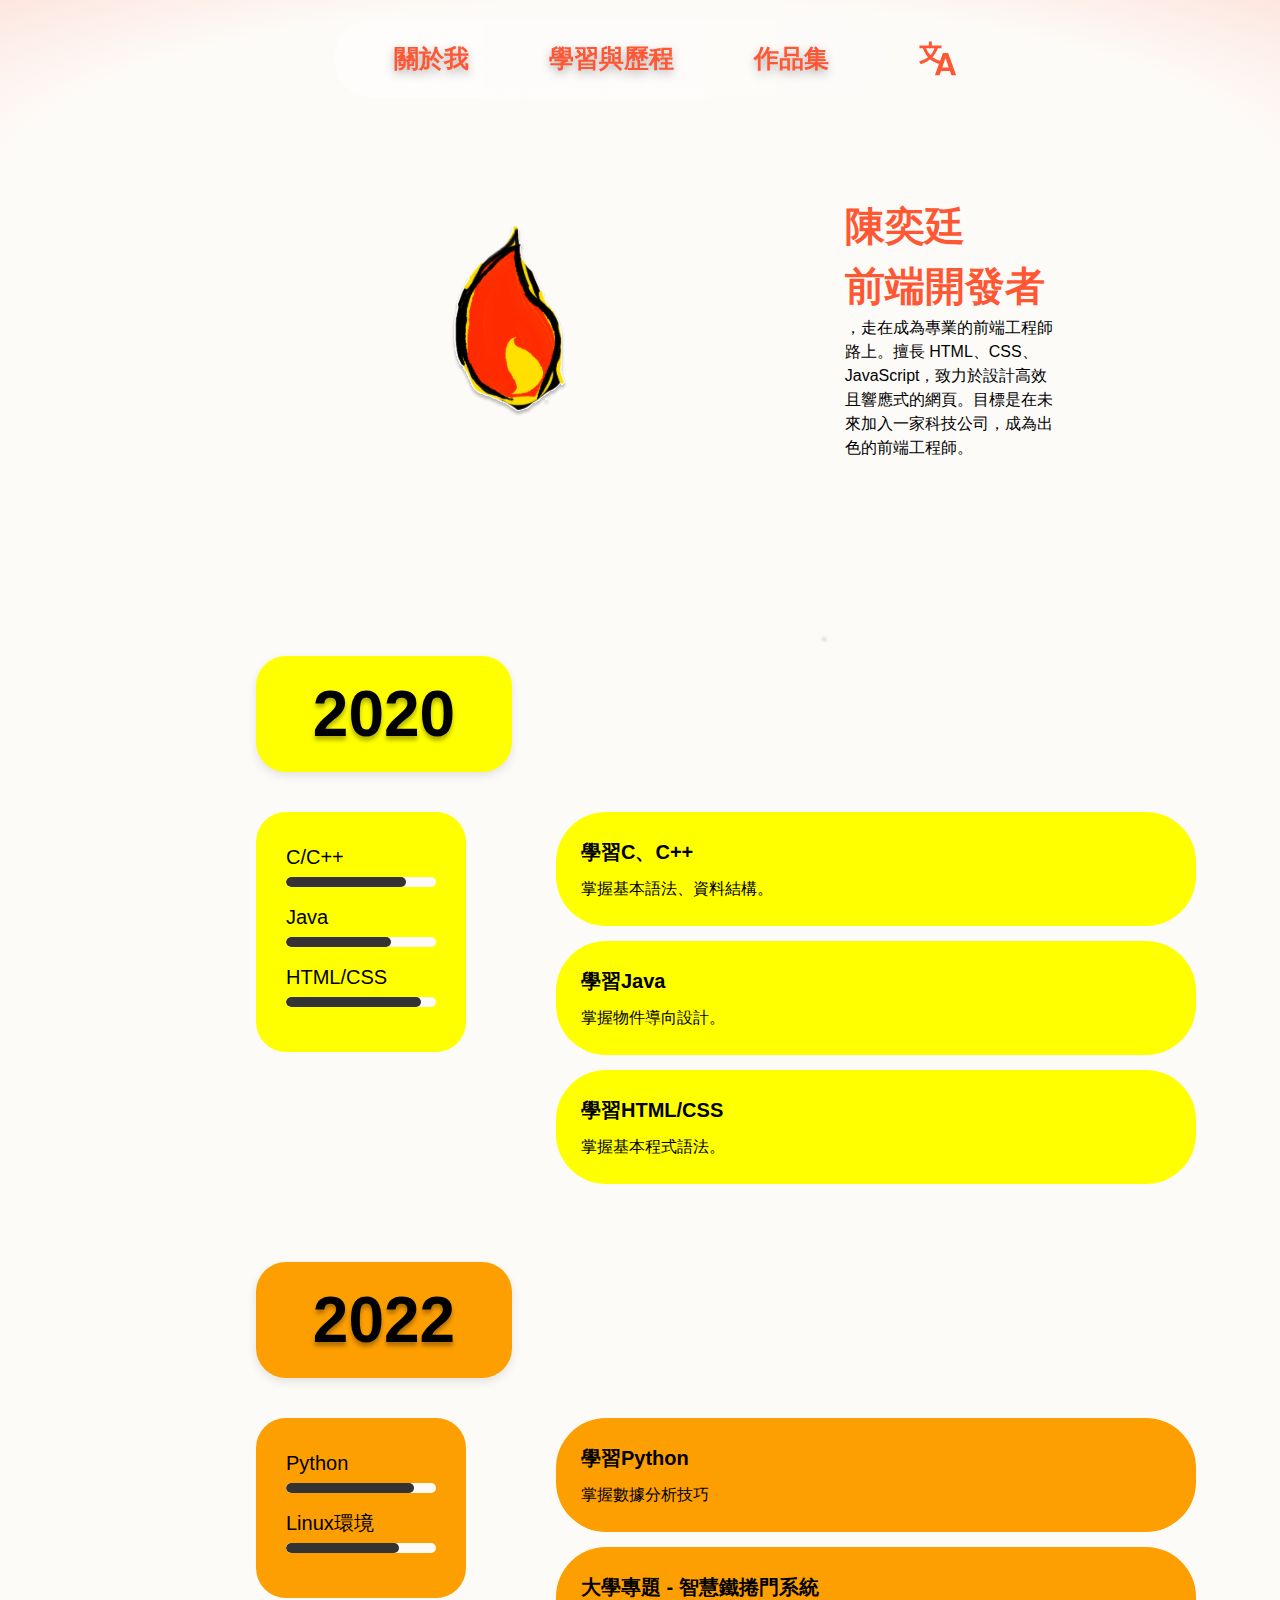
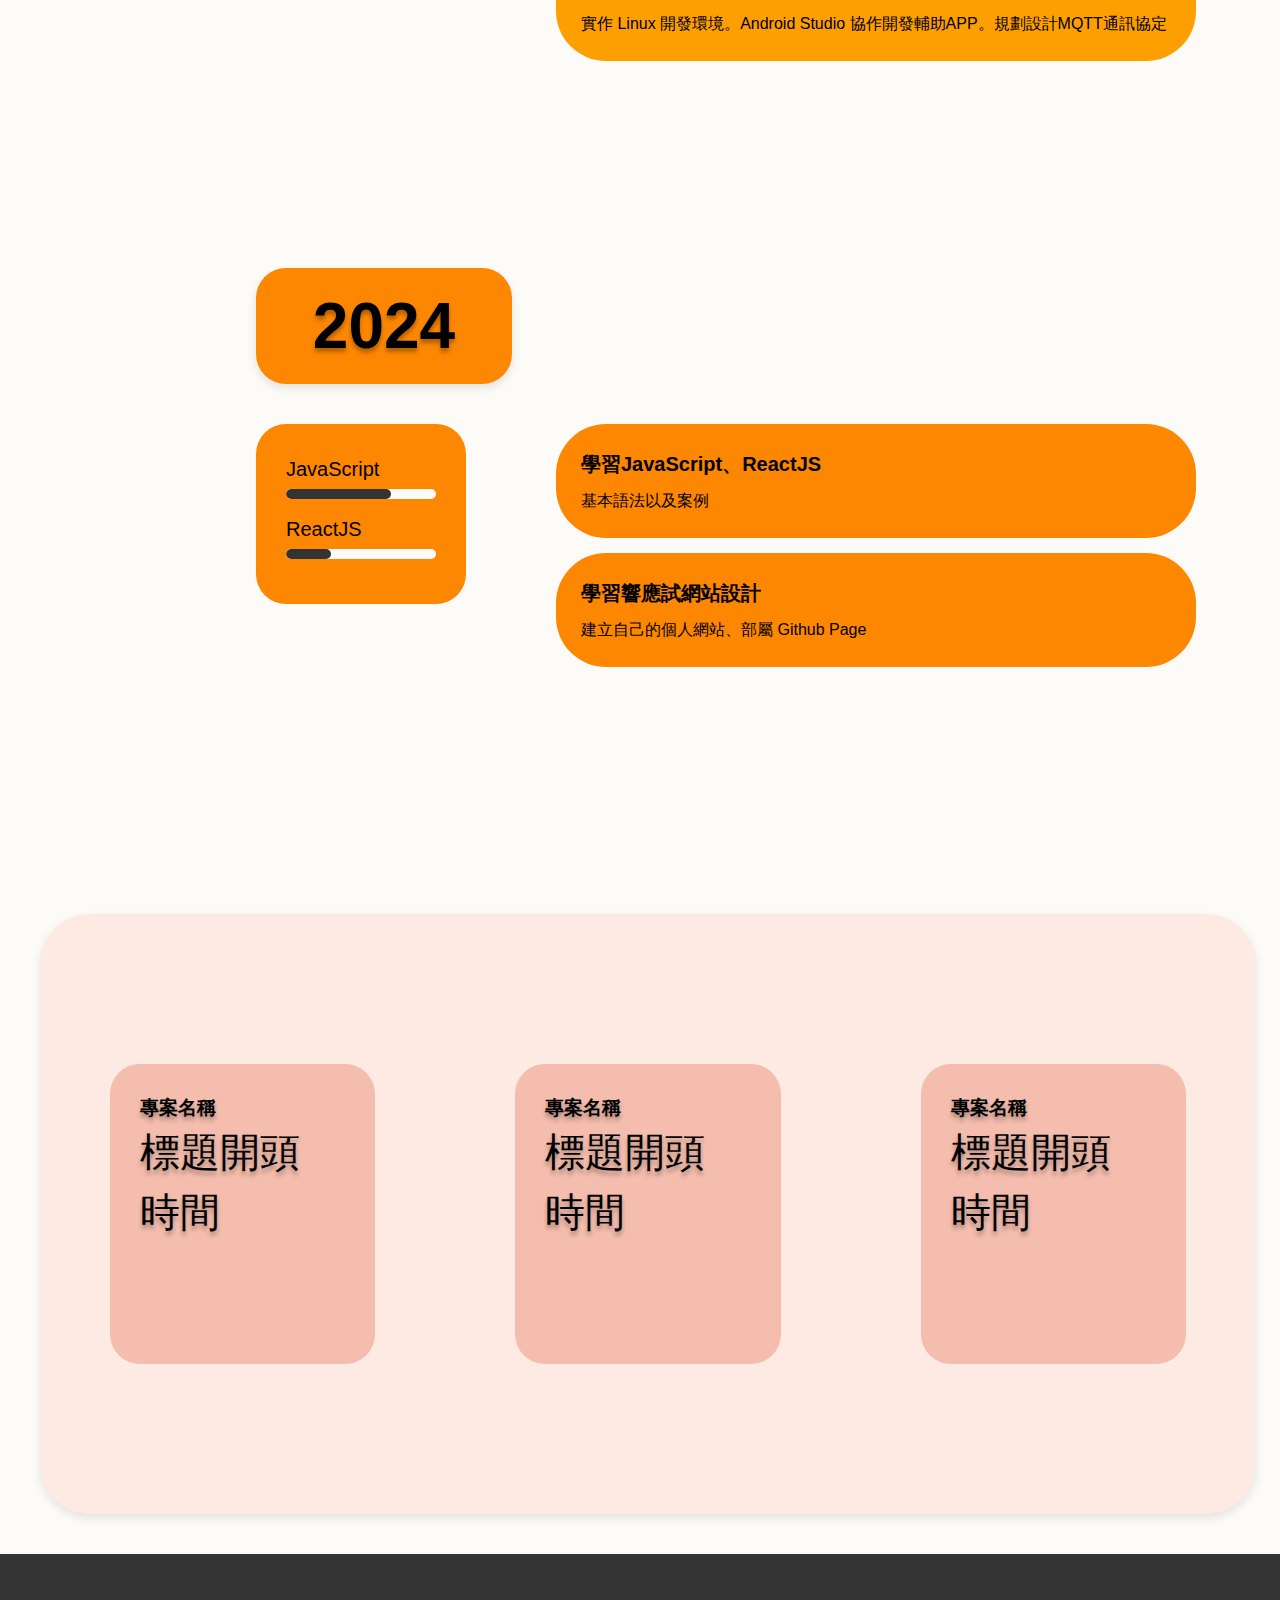
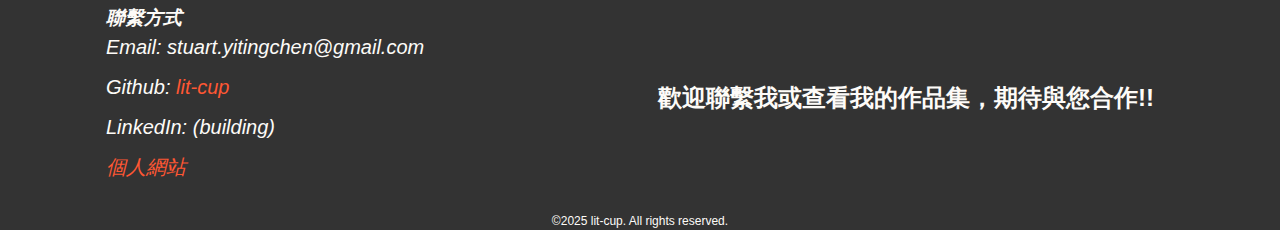
==== Practice5 portfolio website/index.html @ 5a3146d7 "Add JS for Translations(EN、JS) TODO: fix strong element not change language fix in the small screen " ====
<!DOCTYPE html>
<html lang="zh">
<head>
    <meta charset="UTF-8">
    <meta name="viewport" content="width=device-width, initial-scale=1.0">
    <title>CYTlit-cup</title>
    <link href="index.css" rel="stylesheet">
    <link rel="icon" href="./images/lit3.1 1.svg" type="image/svg+xml">
</head>
<body>
    <header>
        <nav class="guideline">
            <nav class="menu">
                <ul class="nav-links">
                    <li><a href="#about-me-option" class="about-me-selected-option" data-lang="About-me">關於我</a></li>
                    <ul class="menu-dropdown">
                        <li data-value="關於我" ><a href="#about-me" data-lang="About-me">關於我</a></li>
                        <li data-value="學習與歷程" ><a href="#timeline" data-lang="Timeline">學習與經歷</a></li>
                        <li data-value="作品集" ><a href="#Project" data-lang="Projects">作品集</a></li>
                    </ul>
                </ul>
                <div class="language-select">
                    <div class="language-option">
                        <img src="./images/translate.svg" alt="icon" loading="lazy">
                    </div>
                    <div class="languageOption-items">
                        <div data-lang="zh">
                            <img src="./images/TW.svg" alt="icon" loading="lazy">
                        </div>
                        <div data-lang="en">
                            <img src="./images/EN.svg" alt="icon" loading="lazy">
                        </div>
                        <div data-lang="ja">
                            <img src="./images/JP.svg" alt="icon" loading="lazy">
                        </div>
                    </div>
                </div>
            </nav>
        </nav>   
    </header>
    <main>
        <section class="about-me" data-value="關於我" id="about-me">
            <img src="./images/lit3.1 1.svg" alt="A emblem of Chen Yi Ting" class="flicker performance-optimized" height="300px" width="300px" loading="lazy">
            <article>
                <h1 data-lang="Myname">陳奕廷</h1>
                <h1 data-lang="JobTitle">前端開發者</h1>
                <p data-lang="Description"><strong data-lang="Description-title">專注於學習前端的開發</strong>，走在成為專業的前端工程師路上。 
                    擅長 HTML、CSS、JavaScript，致力於設計高效且響應式的網頁。目標是在
                    未來加入一家科技公司，成為出色的前端工程師。</p>
            </article>
        </section>
        <section class="timeline" data-value="學習與歷程" id="timeline">
            <div class ="timeline-2020">
                <div class="timeline-item">
                    <div class="timeline-skill-level">
                        <div class="skill">
                            <li>C/C++</li>
                            <div class="progress-bar">
                                <div class="progress" style="width: 80%;"></div>
                            </div>
                        </div>
                        <div class="skill">
                            <li>Java</li>
                            <div class="progress-bar">
                                <div class="progress" style="width: 70%;"></div>
                            </div>
                        </div>
                        <div class="skill">
                            <li>HTML/CSS</li>
                            <div class="progress-bar">
                                <div class="progress" style="width: 90%;"></div>
                            </div>
                        </div>
                    </div>
                    <div class="timeline-contnet">
                        <div class="content">
                            <li data-lang="L-CC">學習C、C++</li>
                            <p data-lang="L-CC-Describe">掌握基本語法、資料結構。</p>
                        </div>    
                        <div class="content">
                            <li data-lang="LJava">學習Java</li>
                            <p data-lang="L-Java-Describe">掌握物件導向設計。</p>
                        </div>
                        <div class="content">
                            <li data-lang="L-HTMLCSS">學習HTML/CSS</li>    
                            <p data-lang="L-HTMLCSS-Describe">掌握基本程式語法。</p>
                        </div>
                    </div>
                </div>
            </div>
            <div class="timeline-2022">
                <div class="timeline-item">
                    <div class="timeline-skill-level">
                        <div class="skill">
                            <li>Python</li>
                            <div class="progress-bar">
                                <div class="progress" style="width: 85%;"></div>
                            </div>
                        </div>
                        <div class="skill">
                            <li data-lang="Skill-linux">Linux環境</li>
                            <div class="progress-bar">
                                <div class="progress" style="width: 75%;"></div>
                            </div>
                        </div>
                    </div>
                    <div class="timeline-contnet">
                        <div class="content">
                            <li data-lang="L-PY">學習Python</li>
                            <p data-lang="L-PY-Describe">掌握數據分析技巧</p>
                        </div>
                        <div class="content">
                            <li data-lang="Collage-Side-Project">大學專題 - 智慧鐵捲門系統</li>
                            <p data-lang="Collage-Side-Project-Describe">實作 Linux 開發環境。
                                Android Studio 協作開發輔助APP。
                                規劃設計MQTT通訊協定</p>
                        </div>
                    </div>
                </div>
            </div>
            <div class="timeline-2024">
                <div class="timeline-item">
                    <div class="timeline-skill-level">
                        <div class="skill">
                            <li>JavaScript</li>
                            <div class="progress-bar">
                                <div class="progress" style="width: 70%;"></div>
                            </div>
                        </div>
                        <div class="skill">
                            <li>ReactJS</li>
                            <div class="progress-bar">
                                <div class="progress" style="width: 30%;"></div>
                            </div>
                        </div>
                    </div>
                    <div class="timeline-contnet">
                        <div class="content">
                            <li data-lang="L-JS-React">學習JavaScript、ReactJS</li>
                            <p data-lang="L-JS-React-Describe">基本語法以及案例</p>
                        </div>
                        <div class="content">
                            <li data-lang="L-RWD">學習響應試網站設計</li>
                            <p data-lang="L-RWD-Describe">建立自己的個人網站、部屬 Github Page</p>
                        </div>
                    </div>
                </div>
            </div>
        </section>
        <section class="Project" data-value="作品集" id="Project">
            <article>
                <h3>專案名稱</h3>
                <p>標題開頭</p>
                <p>時間</p>
            </article>
            <article>
                <h3>專案名稱</h3>
                <p>標題開頭</p>
                <p>時間</p>
            </article>
            <article>
                <h3>專案名稱</h3>
                <p>標題開頭</p>
                <p>時間</p>
            </article>
        </section>
        <footer>
            <div class="footer-up">
                <address class="footer-content">
                    <h3 data-lang="Contact">聯繫方式</h3>
                    <ul>
                        <li>Email:  stuart.yitingchen@gmail.com</li>
                        <li>Github:<a href = "https://github.com/lit-cup" target="_blank">  lit-cup</a></li>
                        <li>LinkedIn:   (building)</li>
                        <li><a href = "https://lit-cup.github.io" target="_blank" data-lang="Portfolio">個人網站:   </a></li>
                    </ul>
                </address>
                <h2 data-lang="footer">歡迎聯繫我或查看我的作品集，期待與您合作!!</h2>
            </div>
            <div class="copyright">
                <p>©2025 lit-cup. All rights reserved.</p>
            </div>
        </footer>
    </main>
    <script src="./js/index.js" defer></script>
</body>
</html>
---- Practice5 portfolio website/index.css ----
:root {
    --color-primary: #FF5733;
    --color-background: #FDFBF8;
    --color-secondary: #F5F5F5;
    --color-text: #333333;
    --color-text-shadow: rgba(0, 0, 0, 0.3);
    --timeline-2020: yellow;
    --timeline-2022: #FE9F01;
    --timeline-2024: #FE8701;
    --opacity-bg: 0.45;
    --opacity-shadow: 0.3;
    --spacing-xs: 0.5rem;
    --spacing-sm: 1rem;
    --spacing-md: 1.5rem;
    --spacing-lg: 2rem;
    --font-size-sm: 0.675rem;
    --font-size-base: 1rem;
    --font-size-lg: 1.25rem;
    --font-size-xl: 1.5rem;
    --border-radius-sm: 10px;
    --border-radius-md: 20px;
    --border-radius-lg: 30px;
    --color-project-bg: rgba(255, 87, 51, 0.1);
    --color-project-article-bg: rgba(225, 87, 51, 0.3);
    --animation-duration: 1s;
    --animation-timing: ease-in-out;
    --transform-3d: translate3d(0, 0, 0);
    --gpu-acceleration: perspective(1000px);
}

.performance-optimized {
    transform: var(--transform-3d);
    backface-visibility: hidden;
    perspective: var(--gpu-acceleration);
    will-change: transform, opacity;
}

.flex-center {
    display: flex;
    justify-content: center;
    align-items: center;
}

*, *::before, *::after {
    margin: 0;
    padding: 0;
    box-sizing: border-box;
    list-style: none;
}

html {
    font-size: clamp(10px, 5vw, 16px);
    scroll-behavior: smooth;
}

body {
    background-color: var(--color-background);
    font-family: "Poppins", "Roboto", sans-serif;
    line-height: 1.5;
    -webkit-font-smoothing: antialiased;
    margin: 0;
    height: 100vh;
    max-height: 950px;
}

main {
    width: 100vw;
    max-width: 1920px;
}

header::before {
    content: "";
    position: absolute;
    width: 100%;
    height: 20%;
    z-index: -1;
    background: radial-gradient(ellipse at bottom, #FDFBF8 70%, var(--color-primary) 300%);
}

.guideline {
    position: fixed;
    display: flex;
    justify-content: center;
    align-items: center;
    top: 0;
    left: 0;
    width: 100%;
    z-index: 1000;
}

nav .menu .about-me-selected-option{
    display: none;
}
nav .menu{
    display: flex;
    justify-content: center;
    align-items: center;
    width: 100%;
}
nav .menu .nav-links .menu-dropdown {
    display: flex;
    justify-content: center;
    align-items: center;
    margin: 20px;
    padding: 20px;
    list-style: none;
    border-radius: 200px;
    background: linear-gradient(to right, #ffffff80, #ffffff20);
    backdrop-filter: blur(5px);
}

nav .menu li a{
    list-style: none;
    margin: 15px 40px;
}

nav .menu li a{
    position: relative;
    font-size: clamp(20px, 5vw, 25px);
    font-weight: 900;
    text-decoration: none;
    text-align: center;
    color: var(--color-primary);
    text-shadow: 0px 4px 10px var(--color-text-shadow);
}

nav .menu li a::after {
    content: '';
    position: absolute;
    width: 100%;
    height: 15%;
    transform: scaleX(0);
    bottom: -5px;
    left: 0;
    border-radius: 20px;
    background-color: var(--color-primary);
}

nav .menu li a.active::after,
nav .menu li a:hover::after {
    transform: scaleX(0.5);
    transform-origin: center;
}

.language-select {
    cursor: pointer;
}
.language-option{
    margin: 10px;
}
.language-option img {
    display: block;
    width: 100%;
    height: 100%;
}

.language-select .languageOption-items {
    display: none;
    width: 100%;
    height: 0;
    background-color: var(--color-secondary);
    box-shadow: 0 5px 10px var(--color-text-shadow);
    border-radius: 20px;
}

.language-select .languageOption-items div {
    cursor: pointer;
    display: flex;
    justify-content: center;
    align-items: center;
    height: 25px;
    z-index: 1000;
}

.language-select .languageOption-items div:hover {
    background-color: #ddd;
    border-radius: 30px;
}

.language-select .languageOption-items div img {
    height: 10px;
}

.language-select.open .languageOption-items {
    display: block;
}

.about-me {
    display: flex;
    flex-direction: row;
    justify-content: space-between;
    align-items: center;
    height: 50%;
    margin-left: 15%;
}

.about-me img {
    width: 60%;
    height: auto;
    animation: flicker var(--animation-duration) infinite var(--animation-timing);
    transform: var(--transform-3d);
    will-change: transform, opacity;
}

@keyframes flicker {
    0%, 100% {
        opacity: 1;
        transform: var(--transform-3d) scale(1);
    }
    50% {
        opacity: 0.5;
        transform: var(--transform-3d) scale(1.05);
    }
    75% {
        opacity: 0.75;
        transform: var(--transform-3d) scale(0.95);
    }
}

.about-me article {
    width: fit-content;
    height: auto;
}

.about-me article h1 {
    display: flex;
    flex-direction: column;
    margin: auto;
}

.about-me h1 {
    font-size: clamp(20px, 5vw, 40px); 
    color: var(--color-primary);
}

.about-me strong {
    color: var(--color-primary);
}

.about-me p {
    width: 50%;
}

.timeline-2020, 
.timeline-2022, 
.timeline-2024 {
    display: flex;
    flex-direction: column;
    justify-content: center;
    align-items: baseline;
    height: 100%;
    width: 100vw;
    max-width: 1920px;
    margin: 0;
}
.timeline-item {
    display: grid;
    margin-top: 40px;
    height: 450px;
    width: fit-content;
    grid-template-columns: 300px 650px;
    align-items: start;
}

.timeline-2020::before, 
.timeline-2022::before, 
.timeline-2024::before {
    display: absolute;
    width: 20%;
    height: 80%;
    margin: 0 0 0 20%;
    padding: 10px;
    font-size: clamp(50px, 5vw, 70px); 
    font-weight: 900;
    text-align: center;
    text-shadow: 0px 4px 4px var(--color-text-shadow);
    border-radius: 30px;
    box-shadow: 0 4px 10px rgba(0, 0, 0, 0.1);
}

.timeline-2020::before{
    content: "2020";
    background-color: var(--timeline-2020);
}

.timeline-2022::before{
    content: "2022";
    background-color: var(--timeline-2022);
}

.timeline-2024::before{
    content: "2024";
    background-color: var(--timeline-2024);
}

.timeline-2020 .timeline-contnet .content {
    background-color: var(--timeline-2020);
}

.timeline-2022 .timeline-contnet .content {
    background-color: var(--timeline-2022);
}

.timeline-2024 .timeline-contnet .content {
    background-color: var(--timeline-2024);
}

.timeline-contnet .content {
    margin: 0 10px 15px 0;
    padding: 25px;
    list-style-type: none;
    border-radius: 50px;
}

.content li {
    margin-bottom: 10px;
    font-weight: 900;
    font-size: clamp(10px, 5vw, 20px);
}


.skill {
    margin-bottom: 15px;
}

.skill li {
    list-style-type: none;
    font-size: clamp(10px, 5vw, 20px);
}

.progress-bar {
    background-color: var(--color-background);
    border-radius: 10px;
    overflow: hidden;
    margin-top: 5px;
}

.progress {
    height: 10px;
    background-color: var(--color-text);
    border-radius: 10px;
    transition: width 0.5s ease;
}

.timeline-2020 .timeline-item .timeline-skill-level,
.timeline-2022 .timeline-item .timeline-skill-level,
.timeline-2024 .timeline-item .timeline-skill-level {
    padding: 30px;
    border-radius: 30px;
    width: 70%;
}

.timeline-2020 .timeline-item .timeline-skill-level {
    background-color: var(--timeline-2020);
}

.timeline-2022 .timeline-item .timeline-skill-level {
    background-color: var(--timeline-2022);
}

.timeline-2024 .timeline-item .timeline-skill-level {
    background-color: var(--timeline-2024);
}

.Project {
    display: flex;
    flex-direction: row;
    align-items: center;
    justify-content: center;
    margin: 40px;
    height: 600px;
    width: 95%;
    z-index: -1;
    background: var(--color-project-bg);
    border-radius: 50px;
    box-shadow: 0 4px 10px rgba(0, 0, 0, 0.1);
}

.Project article {
    display: flex;
    flex-direction: column;
    background-color: var(--color-project-article-bg);
    text-shadow: 0px 4px 4px var(--color-text-shadow);
    width: 80%;
    height: 50%;
    padding: 30px;
    margin: 70px;
    border-radius: 30px;
}

.Project h3 {
    margin: 0;
}

.Project p {
    font-size: 40px;
    margin: 0;
}

footer {
    display: flex;
    flex-direction: column;
    background-color: var(--color-text);
    color: var(--color-background);
    padding: 30px 30px 0;
}

.footer-up {
    display: flex;
    flex-direction: row;
    align-items: center;
    justify-content: space-around;
    margin: 20px 20px 20px 0;
}

address {
    display: flex;
    flex-direction: column;
    width: 400px;
}

.footer-content ul {
    list-style: none;
    padding: 0;
}

.footer-content li {
    margin-bottom: 10px;
    font-size: clamp(15px, 5vw, 20px); 
}

.footer-content a {
    text-decoration: none;
    color: var(--color-primary);
}

.footer-content h3 {
    text-align: left;
    margin: 0;
}
.footer-content h2{
    font-size: clamp(15px, 5vw, 20px); 
}

.copyright {
    font-size: clamp(6px, 5vw, 12px);
    text-align: center;
}

@media (min-width: 600px) and (max-width: 1024px) {
    nav .menu{
        justify-content: space-around;
        width: 100%;
    }
    nav .menu .nav-links{
        width: 100%;
    }
    nav .menu .nav-links li{
        margin-left: 20px;
    }
    nav .menu li a{
        font-size: 20px;
        text-align: start;
        margin: 0;
    }
    nav .menu .about-me-selected-option{
        display: block;
        cursor: pointer;
        width: fit-content;
    }
    nav .menu .about-me-selected-option::after{
        display: none;
    }
    nav .menu .nav-links .menu-dropdown{
        display: none;
        position: absolute;
        width: max-content;
    }
    nav .menu .nav-links.active .menu-dropdown{
        display: block;
        width: 200px;
        margin: 0;
        padding: 0;
        background: 0px;
        backdrop-filter: blur(0px);
    }
    nav .menu .nav-links.active .menu-dropdown li{
        margin: 10px 20px;
    }
    .language-select{
        display: flex;
        align-items: end;
        margin: 0 20px;
    }
    .language-option{
        height: 30px;
        width: 25px;
    }
    .language-select.open .languageOption-items {
        width: 20%;
    }
    .about-me{
        margin-left: 0;
    }
    .about-me img {
        width: 90%;
        margin-left: 0;
    }
    .about-me h1 {
        font-size: var(--font-size-xl);
    }
    .about-me p {
        margin: 10px 0;
        width: 80%;
    }
    .timeline-item {
        height: 330px;
        grid-template-columns: 250px 300px;
    }
    .timeline-2020,
    .timeline-2022,
    .timeline-2024{
        margin-top: 10%;
        height: 70%;
        align-items: center;
    }
    .timeline-2020::before,
    .timeline-2022::before,
    .timeline-2024::before {
        margin: 0 0 0 0;
        width: 50%;
        font-size: 40px;
    }
    .Project {
        flex-direction: column;
        width: 90%;
        height: 600px;
    }
    .Project article {
        width: 90%;
        margin: 10px;
    }
    .Project h3 {
        margin: 0;
    }
    .Project p {
        font-size: 25px;
        margin: 0;
    }
    .footer-up {
        display: flex;
        font-size: 15px;
    }
}

@media (max-width: 600px) {
    nav .menu{
        justify-content: space-between;
        width: 100%;
    }
    nav .menu .nav-links{
        width: 50%;
    }
    nav .menu .nav-links li{
        margin-left: 10px;
    }
    nav .menu li a{
        font-size: 20px;
        text-align: start;
    }
    nav .menu .about-me-selected-option{
        display: block;
        cursor: pointer;
        width: fit-content;
    }
    nav .menu .about-me-selected-option::after{
        display: none;
    }
    nav .menu .nav-links .menu-dropdown{
        display: none;
        position: absolute;
        width: max-content;
        
    }
    nav .menu .nav-links.active .menu-dropdown{
        display: block;
        width: 200px;
        margin: 0px;
        background: 0px;
        backdrop-filter: blur(0px);
    }

    .language-select{
        display: flex;
        align-items: end;
        margin: 0 10px;
        height: 50%;
        width: 10%;
    }
    .language-option{
        height: 30px;
        width: 30px;
    }
    .language-select.open .languageOption-items {
        width: 70%;
    }
    .about-me{
        display: flex;
        flex-direction: column;
        margin-left: 0;
        font-size: 80%;
    }
    .about-me img {
        width: 80%;
        margin-left: 0;
    }
    .about-me article{
        text-align: center;
        margin: 0 20%;
    }
    .about-me h1 {
        font-size: var(--font-size-xl);
    }
    .about-me p {
        width: 100%;
        margin: 10px 0;
    }
    .timeline-item {
        margin-top: 20px;
        display: flex;
        height: 80%;
        width: 90%;
        flex-direction: column;
    }
    .timeline-2020 .timeline-item .timeline-skill-level,
    .timeline-2022 .timeline-item .timeline-skill-level,
    .timeline-2024 .timeline-item .timeline-skill-level{
        display: flex;
        flex-direction: column;
        justify-content: space-between;
        width: 100%;
        padding: 15px;
        margin-bottom: 10px;
    }
    .skill{
        margin: 0;
        font-size: 10px;
    }
    .timeline-contnet{
        width: 100%;
        font-size: 90%
    }
    .content li{
        font-size: 100%;
    }
    .timeline-2020,
    .timeline-2022,
    .timeline-2024{
        margin-top: 5%;
        height: 80%;
        align-items: center;
    }
    .timeline-2020::before,
    .timeline-2022::before,
    .timeline-2024::before {
        margin: 0 0 0 0;
        width: 50%;
        font-size: 40px;
    }
    .Project {
        flex-direction: column;
        width: 90%;
        height: 600px;
        margin: 20px 5%;
    }
    .Project article {
        width: 90%;
        margin: 10px;
    }
    .Project h3 {
        margin: 0;
    }
    .Project p {
        font-size: 25px;
        margin: 0;
    }
    footer{
        padding: 10px 15px;
    }
    address{
        width: 350px;
        margin: 20px 30px;
        background-color: var(--color-background);
        padding: 20px;
        color: var(--color-text);
        border-radius: 20px;
    }
    .footer-up .footer-content li{
        margin-bottom: 5px;
    }
    .footer-up {
        display: flex;
        flex-direction: column;
        font-size: 15px;
        margin: 20px;
    }
}
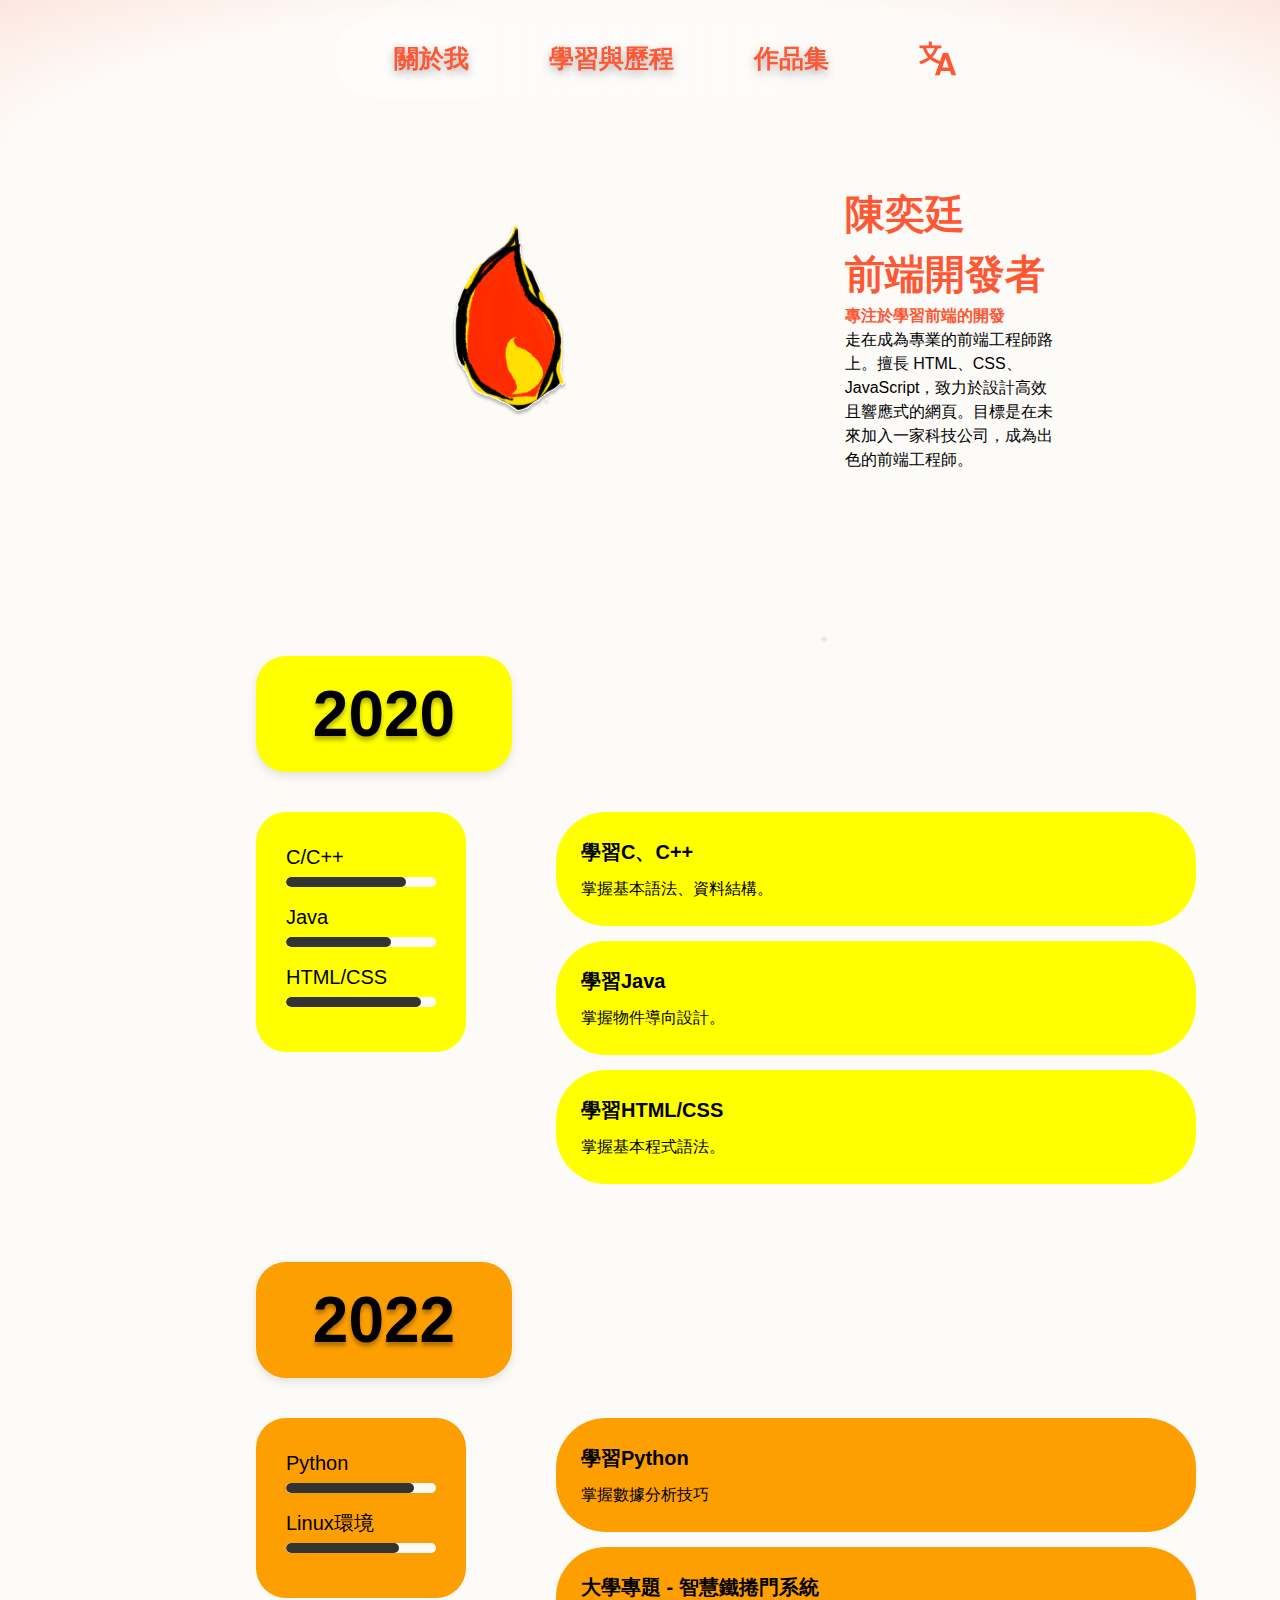
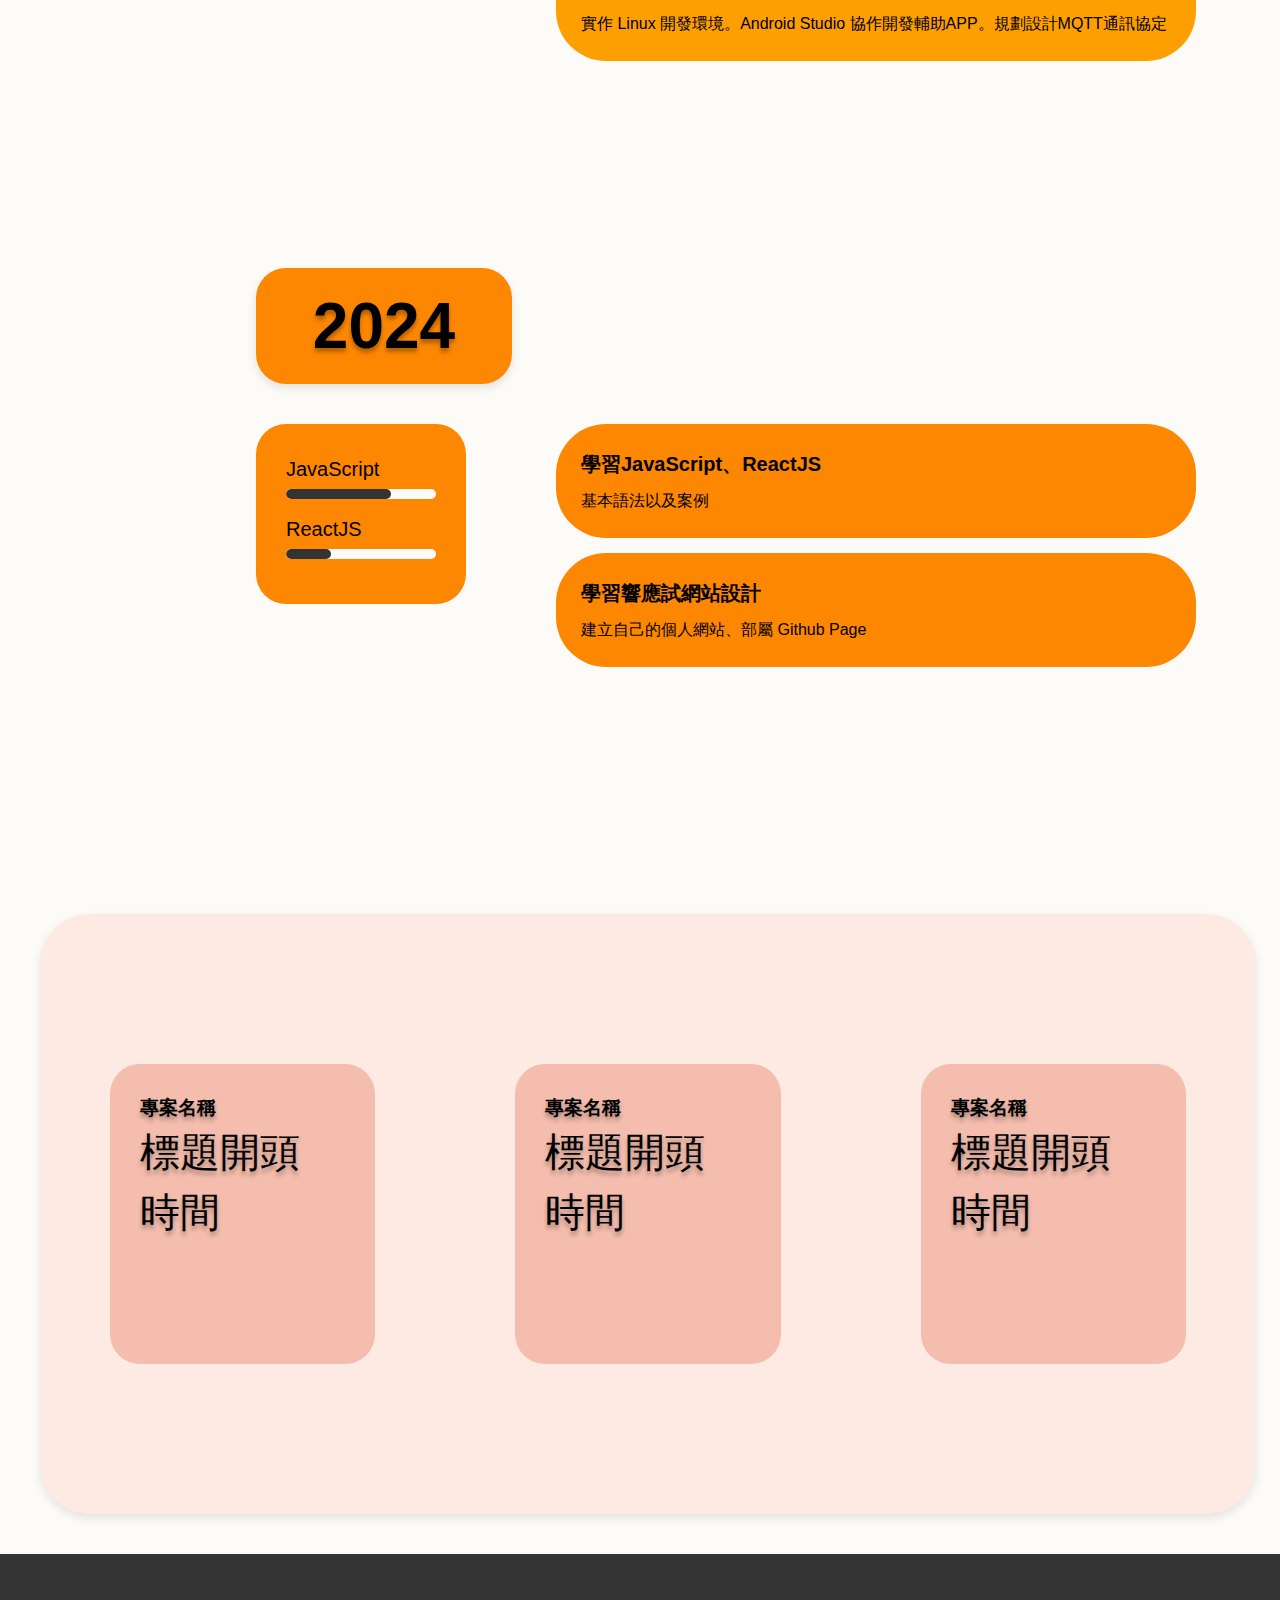
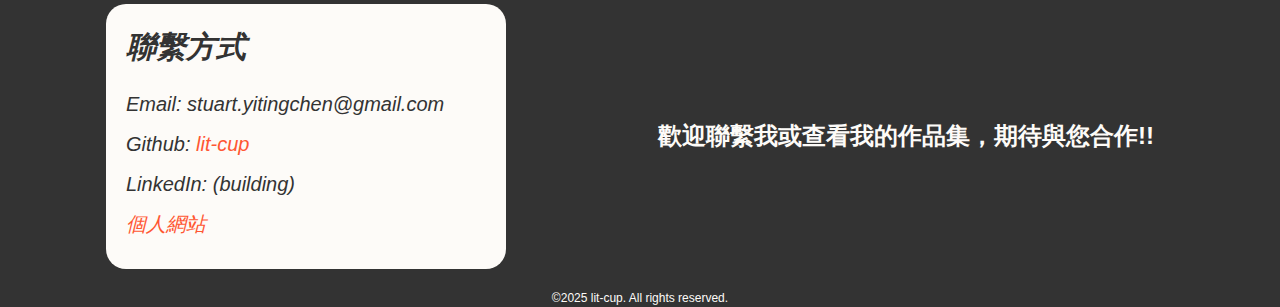
==== commit 131577dc: "Fix TODO: 1. Fix lang change <strong> text appear problem 2. Rewrite Js menu logic 3. Add language c" ====
--- a/Practice5 portfolio website/index.html
+++ b/Practice5 portfolio website/index.html
@@ -14,9 +14,9 @@
                 <ul class="nav-links">
                     <li><a href="#about-me-option" class="about-me-selected-option" data-lang="About-me">關於我</a></li>
                     <ul class="menu-dropdown">
-                        <li data-value="關於我" ><a href="#about-me" data-lang="About-me">關於我</a></li>
-                        <li data-value="學習與歷程" ><a href="#timeline" data-lang="Timeline">學習與經歷</a></li>
-                        <li data-value="作品集" ><a href="#Project" data-lang="Projects">作品集</a></li>
+                        <li><a href="#about-me" data-lang="About-me">關於我</a></li>
+                        <li><a href="#timeline" data-lang="Timeline">學習與經歷</a></li>
+                        <li><a href="#Project" data-lang="Projects">作品集</a></li>
                     </ul>
                 </ul>
                 <div class="language-select">
@@ -43,10 +43,12 @@
             <img src="./images/lit3.1 1.svg" alt="A emblem of Chen Yi Ting" class="flicker performance-optimized" height="300px" width="300px" loading="lazy">
             <article>
                 <h1 data-lang="Myname">陳奕廷</h1>
-                <h1 data-lang="JobTitle">前端開發者</h1>
-                <p data-lang="Description"><strong data-lang="Description-title">專注於學習前端的開發</strong>，走在成為專業的前端工程師路上。 
-                    擅長 HTML、CSS、JavaScript，致力於設計高效且響應式的網頁。目標是在
-                    未來加入一家科技公司，成為出色的前端工程師。</p>
+                <h1 data-lang="JobTitle">前端開發者</h1> 
+                <strong data-lang="Description-title">專注於學習前端的開發</strong>
+                <p data-lang="Description">
+                    走在成為專業的前端工程師路上。 
+                    擅長 HTML、CSS、JavaScript，致力於設計高效且響應式的網頁。
+                    目標是在未來加入一家科技公司，成為出色的前端工程師。</p>
             </article>
         </section>
         <section class="timeline" data-value="學習與歷程" id="timeline">
@@ -78,7 +80,7 @@
                             <p data-lang="L-CC-Describe">掌握基本語法、資料結構。</p>
                         </div>    
                         <div class="content">
-                            <li data-lang="LJava">學習Java</li>
+                            <li data-lang="L-Java">學習Java</li>
                             <p data-lang="L-Java-Describe">掌握物件導向設計。</p>
                         </div>
                         <div class="content">
@@ -149,19 +151,19 @@
         </section>
         <section class="Project" data-value="作品集" id="Project">
             <article>
-                <h3>專案名稱</h3>
-                <p>標題開頭</p>
-                <p>時間</p>
+                <h3 data-lang="P-Name">專案名稱</h3>
+                <p data-lang="Title">標題開頭</p>
+                <p data-lang="ReleaseTime">時間</p>
             </article>
             <article>
-                <h3>專案名稱</h3>
-                <p>標題開頭</p>
-                <p>時間</p>
+                <h3 data-lang="P-Name">專案名稱</h3>
+                <p data-lang="Title">標題開頭</p>
+                <p data-lang="ReleaseTime">時間</p>
             </article>
             <article>
-                <h3>專案名稱</h3>
-                <p>標題開頭</p>
-                <p>時間</p>
+                <h3 data-lang="P-Name">專案名稱</h3>
+                <p data-lang="Title">標題開頭</p>
+                <p data-lang="ReleaseTime">時間</p>
             </article>
         </section>
         <footer>
--- a/Practice5 portfolio website/index.css
+++ b/Practice5 portfolio website/index.css
@@ -417,6 +417,10 @@
     display: flex;
     flex-direction: column;
     width: 400px;
+    padding: 20px;
+    background-color: var(--color-background);
+    color: var(--color-text);
+    border-radius: 20px;
 }
 
 .footer-content ul {
@@ -436,7 +440,8 @@
 
 .footer-content h3 {
     text-align: left;
-    margin: 0;
+    font-size: 30px;
+    margin: 0 0 20px 0;
 }
 .footer-content h2{
     font-size: clamp(15px, 5vw, 20px); 
@@ -446,7 +451,6 @@
     font-size: clamp(6px, 5vw, 12px);
     text-align: center;
 }
-
 @media (min-width: 600px) and (max-width: 1024px) {
     nav .menu{
         justify-content: space-around;
@@ -489,15 +493,17 @@
     }
     .language-select{
         display: flex;
+        flex-direction: column;
         align-items: end;
-        margin: 0 20px;
+        margin: 0px 20px;
     }
     .language-option{
         height: 30px;
-        width: 25px;
+        width: 30px;
     }
     .language-select.open .languageOption-items {
         width: 20%;
+        margin: 0 20px;
     }
     .about-me{
         margin-left: 0;
@@ -514,7 +520,7 @@
         width: 80%;
     }
     .timeline-item {
-        height: 330px;
+        height: 400px;
         grid-template-columns: 250px 300px;
     }
     .timeline-2020,
@@ -548,18 +554,35 @@
         margin: 0;
     }
     .footer-up {
-        display: flex;
+        justify-content: space-around;
         font-size: 15px;
-    }
-}
-
+        margin: 0;
+        width: 100%;
+    }
+    address{
+        background-color: var(--color-background);
+        color: var(--color-text);
+        border-radius: 20px;
+    }
+    .footer-up h3{
+        font-size: 30px;
+        margin: 0 0 20px 0;
+    }
+    .footer-up .footer-content{
+        padding: 30px;
+        line-height: 1.3;
+    }
+    .footer-up h2{
+        padding: 30px;
+    }
+}
 @media (max-width: 600px) {
     nav .menu{
         justify-content: space-between;
         width: 100%;
     }
     nav .menu .nav-links{
-        width: 50%;
+        width: 40%;
     }
     nav .menu .nav-links li{
         margin-left: 10px;
@@ -567,11 +590,12 @@
     nav .menu li a{
         font-size: 20px;
         text-align: start;
+        margin: 0;
     }
     nav .menu .about-me-selected-option{
         display: block;
         cursor: pointer;
-        width: fit-content;
+        
     }
     nav .menu .about-me-selected-option::after{
         display: none;
@@ -579,8 +603,7 @@
     nav .menu .nav-links .menu-dropdown{
         display: none;
         position: absolute;
-        width: max-content;
-        
+        padding: 0px;
     }
     nav .menu .nav-links.active .menu-dropdown{
         display: block;
@@ -589,13 +612,14 @@
         background: 0px;
         backdrop-filter: blur(0px);
     }
+    .menu-dropdown li{
+        margin-top: 10px;
+    }
 
     .language-select{
         display: flex;
+        flex-direction: column;
         align-items: end;
-        margin: 0 10px;
-        height: 50%;
-        width: 10%;
     }
     .language-option{
         height: 30px;
@@ -603,6 +627,7 @@
     }
     .language-select.open .languageOption-items {
         width: 70%;
+        margin: 0 10px;
     }
     .about-me{
         display: flex;
@@ -616,7 +641,7 @@
     }
     .about-me article{
         text-align: center;
-        margin: 0 20%;
+        margin: 0 10%;
     }
     .about-me h1 {
         font-size: var(--font-size-xl);
@@ -644,7 +669,9 @@
     }
     .skill{
         margin: 0;
-        font-size: 10px;
+    }
+    .skill li{
+        font-size: 90%;
     }
     .timeline-contnet{
         width: 100%;
@@ -690,8 +717,8 @@
     address{
         width: 350px;
         margin: 20px 30px;
+        padding: 20px;
         background-color: var(--color-background);
-        padding: 20px;
         color: var(--color-text);
         border-radius: 20px;
     }
@@ -701,7 +728,7 @@
     .footer-up {
         display: flex;
         flex-direction: column;
-        font-size: 15px;
+        font-size: 90%;
         margin: 20px;
     }
 }
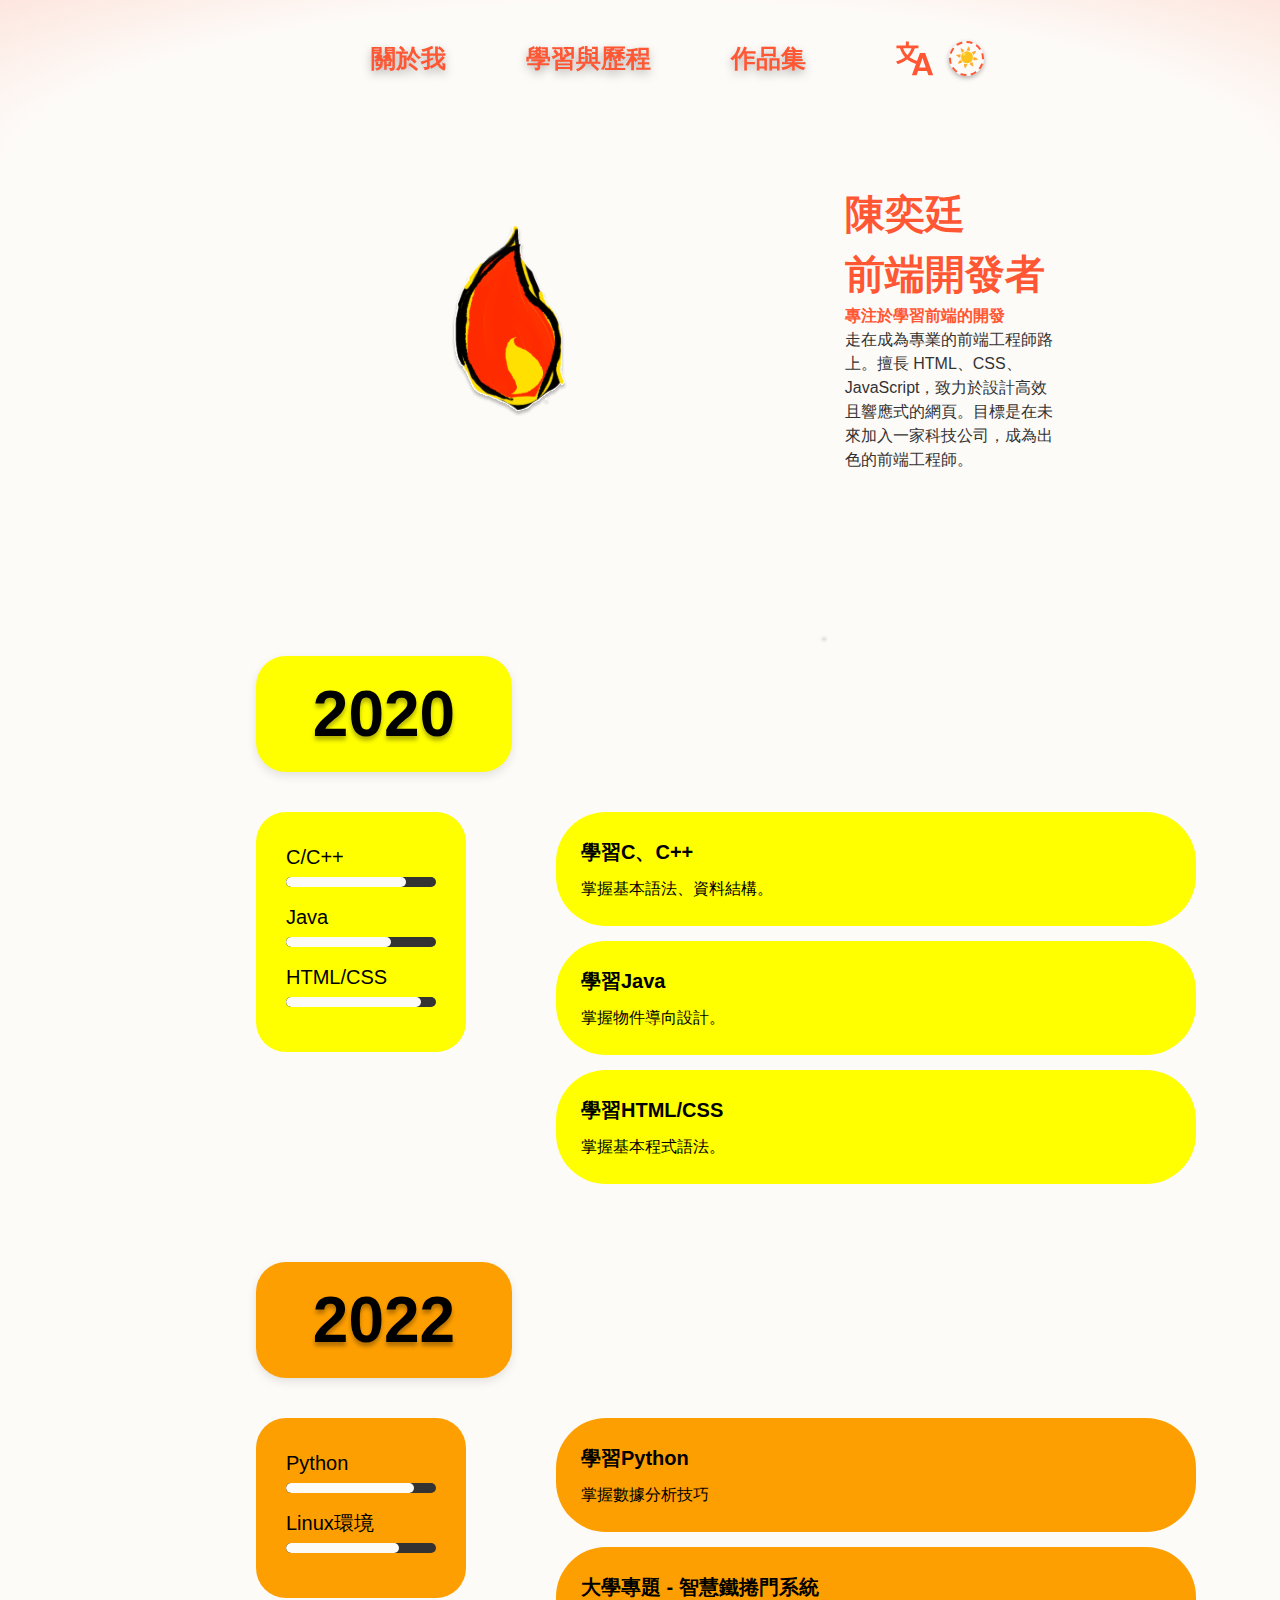
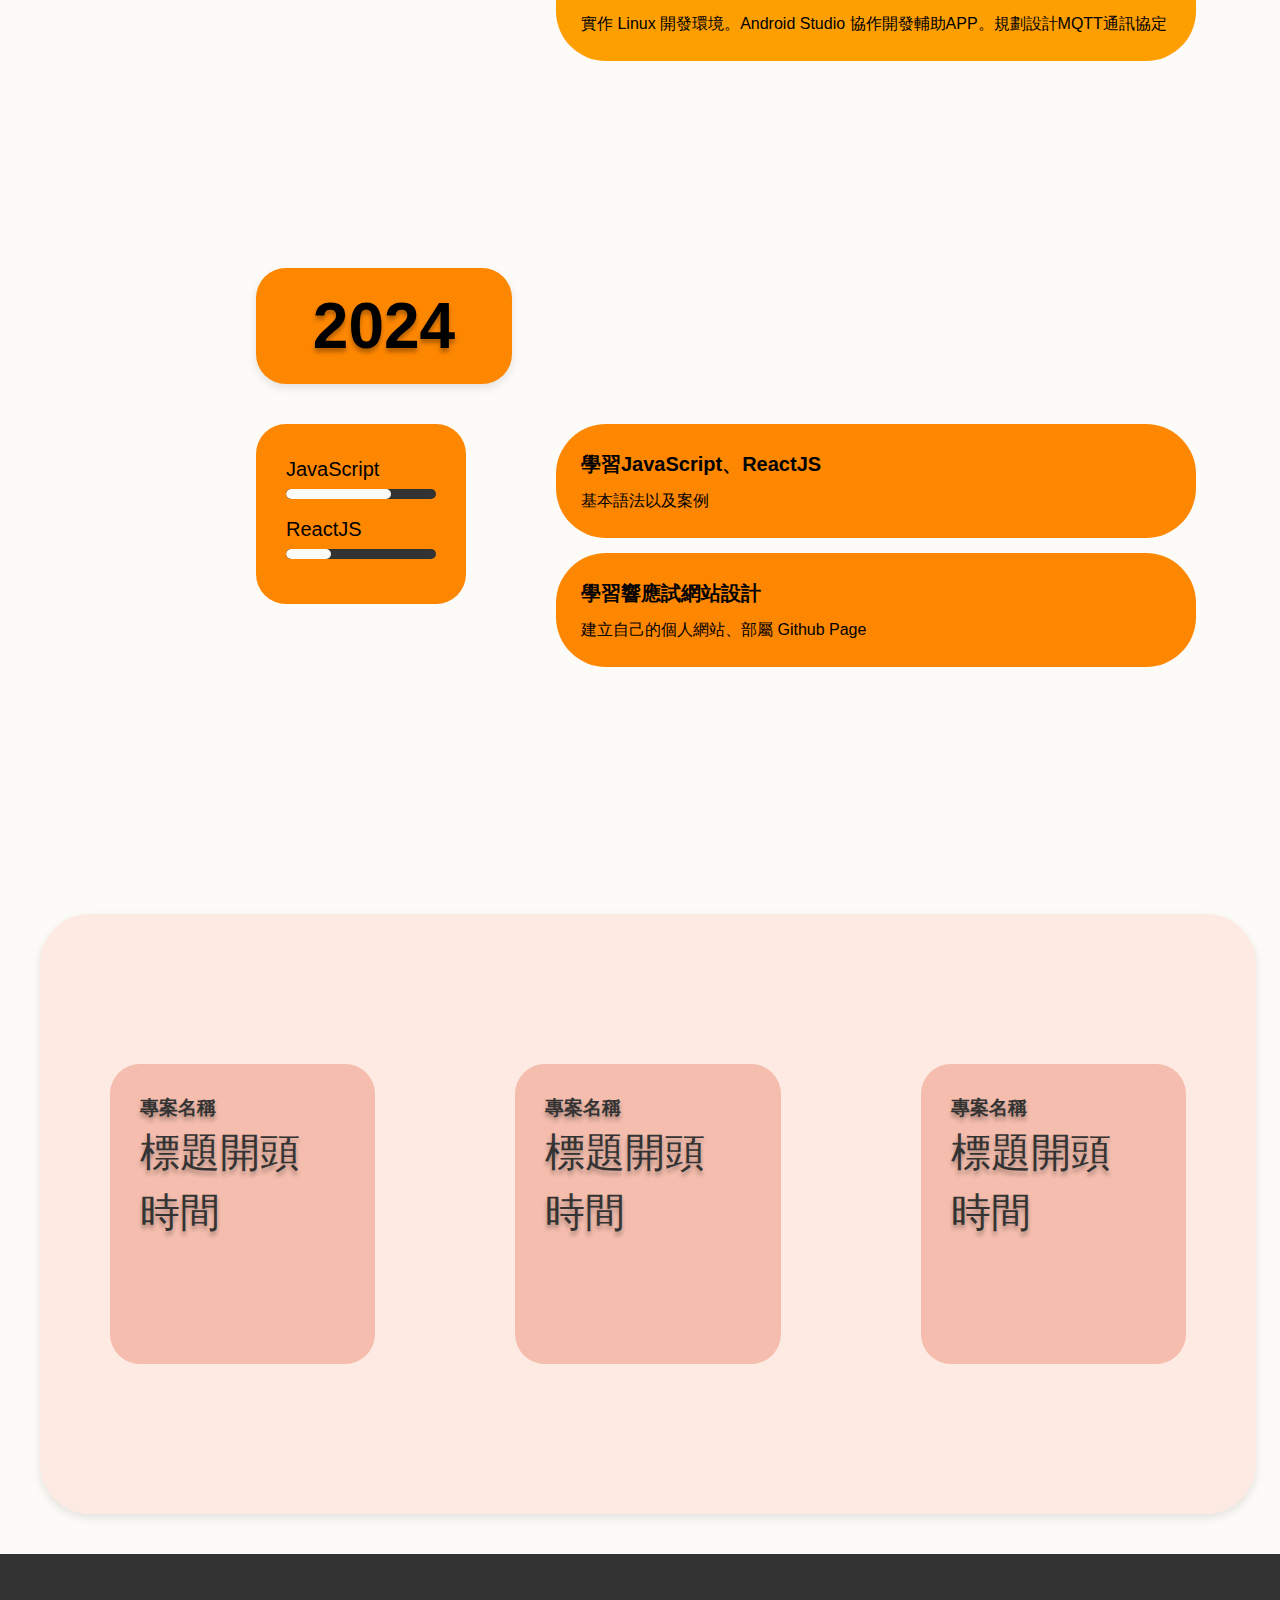
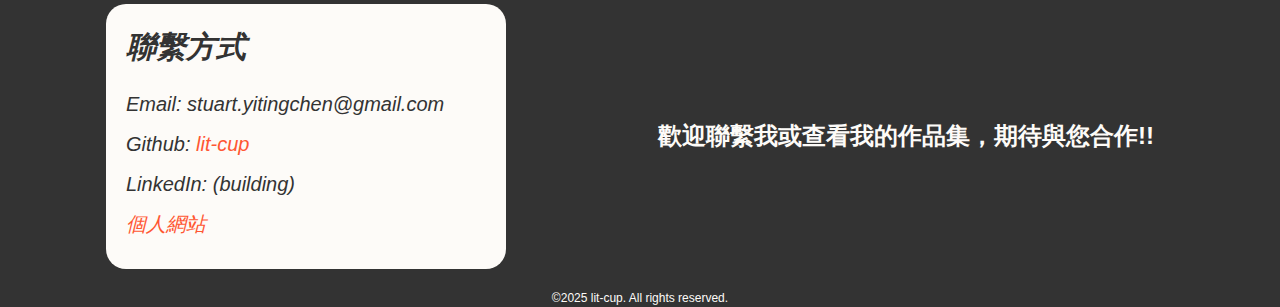
==== commit 824eb4d2: "Add light/dark change future" ====
--- a/Practice5 portfolio website/index.html
+++ b/Practice5 portfolio website/index.html
@@ -34,6 +34,10 @@
                             <img src="./images/JP.svg" alt="icon" loading="lazy">
                         </div>
                     </div>
+                </div>
+                <div class="theme-toggle" id="theme-toggle">
+                    <span class="icon sun-icon">☀️</span>
+                    <span class="icon moon-icon">🌙</span>
                 </div>
             </nav>
         </nav>   
--- a/Practice5 portfolio website/index.css
+++ b/Practice5 portfolio website/index.css
@@ -28,6 +28,19 @@
     --gpu-acceleration: perspective(1000px);
 }
 
+[data-theme="dark"] {
+    --color-primary: #ff572d;
+    --color-background: #0c0706;
+    --color-secondary: #420606;
+    --color-text: #F5F5F5;
+    --color-text-shadow: rgba(255, 255, 255, 0.3);
+    --timeline-2020: #FFD700;
+    --timeline-2022: #ffa600;
+    --timeline-2024: #ff950a;
+    --color-project-bg: rgba(255, 127, 80, 0.2);
+    --color-project-article-bg: rgba(255, 127, 80, 0.4);
+}
+
 .performance-optimized {
     transform: var(--transform-3d);
     backface-visibility: hidden;
@@ -74,7 +87,7 @@
     width: 100%;
     height: 20%;
     z-index: -1;
-    background: radial-gradient(ellipse at bottom, #FDFBF8 70%, var(--color-primary) 300%);
+    background: radial-gradient(ellipse at bottom, var(--color-background) 70%, var(--color-primary) 300%);
 }
 
 .guideline {
@@ -105,7 +118,6 @@
     padding: 20px;
     list-style: none;
     border-radius: 200px;
-    background: linear-gradient(to right, #ffffff80, #ffffff20);
     backdrop-filter: blur(5px);
 }
 
@@ -158,11 +170,8 @@
     display: none;
     width: 100%;
     height: 0;
-    background-color: var(--color-secondary);
-    box-shadow: 0 5px 10px var(--color-text-shadow);
-    border-radius: 20px;
-}
-
+    box-shadow: 0 5px 0px var(--color-text);
+}
 .language-select .languageOption-items div {
     cursor: pointer;
     display: flex;
@@ -173,8 +182,8 @@
 }
 
 .language-select .languageOption-items div:hover {
-    background-color: #ddd;
-    border-radius: 30px;
+    background-color: var(--color-text-shadow);
+    border-radius: 5px;
 }
 
 .language-select .languageOption-items div img {
@@ -182,6 +191,39 @@
 }
 
 .language-select.open .languageOption-items {
+    display: block;
+}
+
+.theme-toggle {
+    cursor: pointer;
+    margin: 5px;
+    width: 35px;
+    height: 35px;
+    display: flex;
+    justify-content: center;
+    align-items: center;
+    border: 2px dashed var(--color-primary);
+    border-radius: 50%;
+    box-shadow: 0 2px 5px var(--color-text-shadow);
+    transition: transform 0.3s ease;
+}
+
+.theme-toggle:hover {
+    transform: scale(1.1);
+}
+
+.theme-toggle .icon {
+    font-size: 1.2rem;
+    color: var(--color-text);
+}
+
+.theme-toggle .moon-icon,
+[data-theme="dark"] .theme-toggle .sun-icon {
+    display: none;
+}
+
+.theme-toggle .sun-icon,
+[data-theme="dark"] .theme-toggle .moon-icon {
     display: block;
 }
 
@@ -239,6 +281,7 @@
 
 .about-me p {
     width: 50%;
+    color: var(--color-text);
 }
 
 .timeline-2020, 
@@ -329,7 +372,7 @@
 }
 
 .progress-bar {
-    background-color: var(--color-background);
+    background-color: var(--color-text);
     border-radius: 10px;
     overflow: hidden;
     margin-top: 5px;
@@ -337,7 +380,7 @@
 
 .progress {
     height: 10px;
-    background-color: var(--color-text);
+    background-color: var(--color-background);
     border-radius: 10px;
     transition: width 0.5s ease;
 }
@@ -371,6 +414,7 @@
     height: 600px;
     width: 95%;
     z-index: -1;
+    color: var(--color-text);
     background: var(--color-project-bg);
     border-radius: 50px;
     box-shadow: 0 4px 10px rgba(0, 0, 0, 0.1);
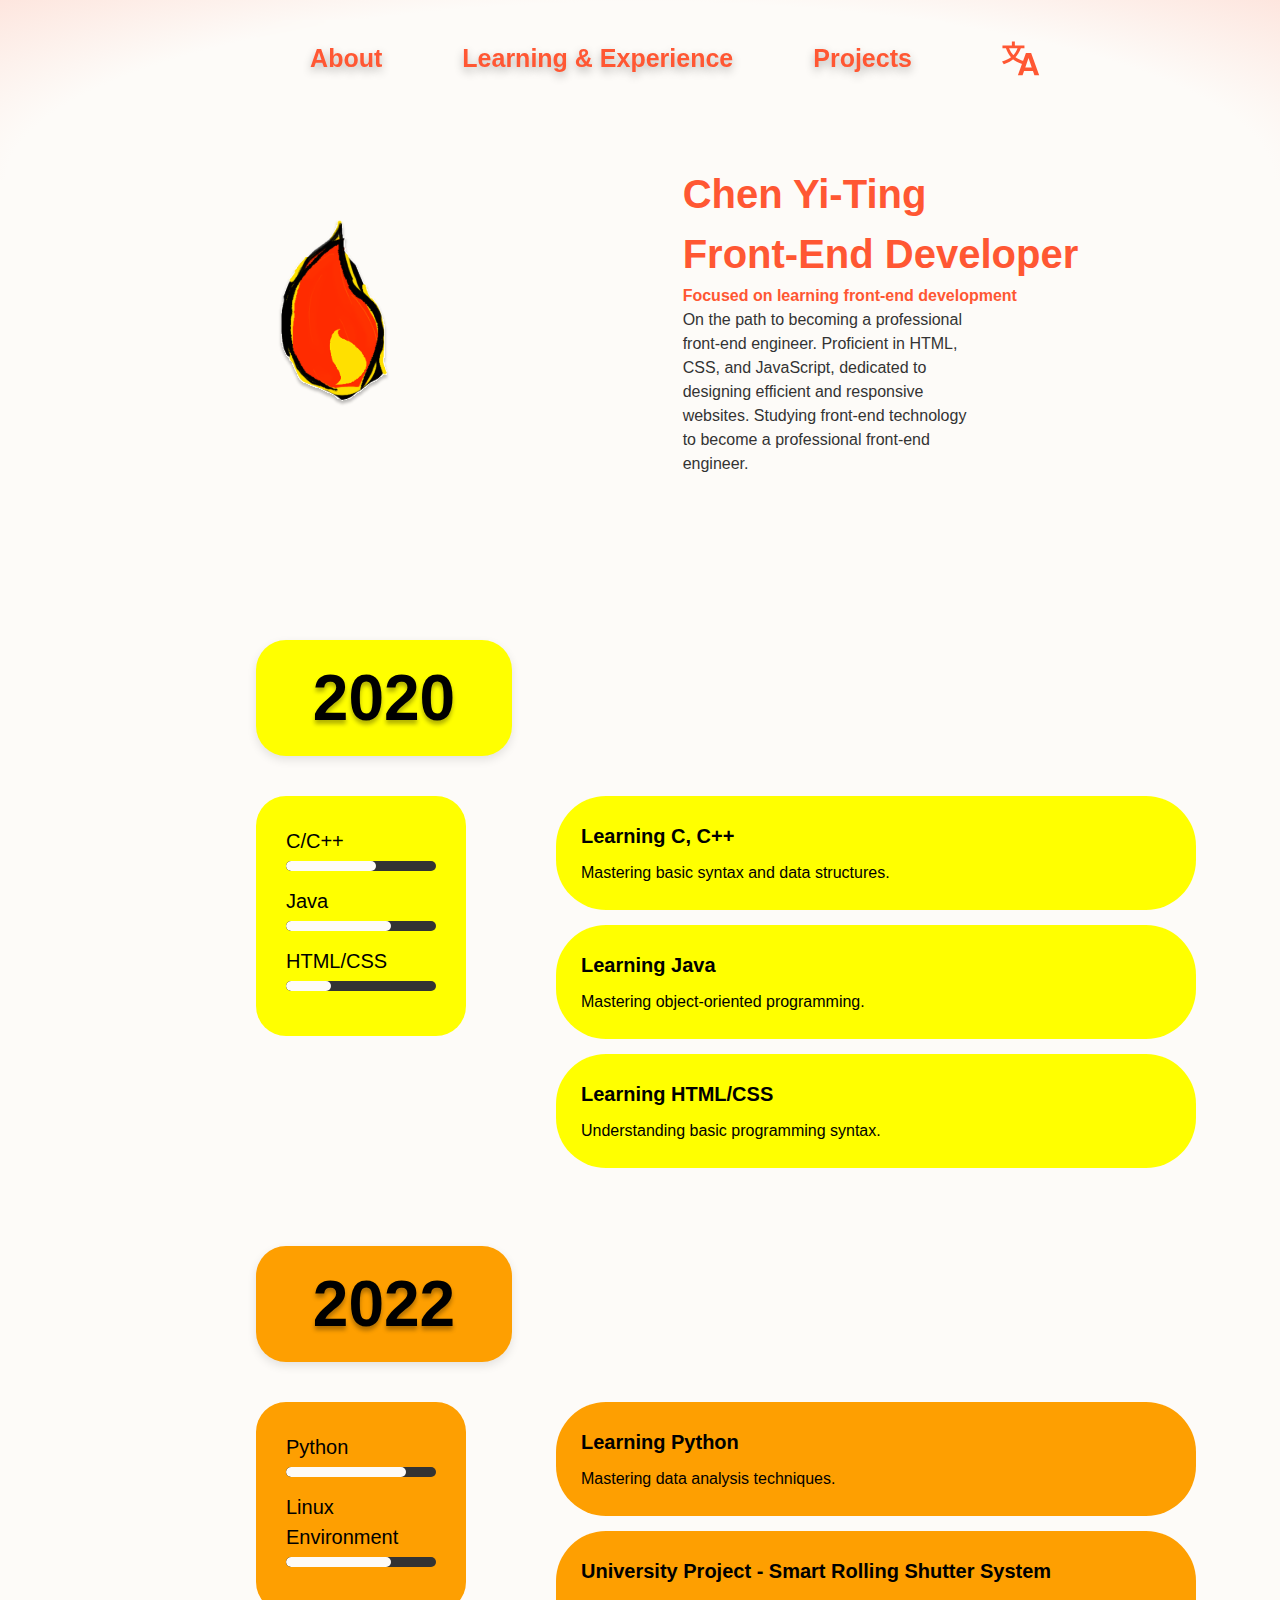
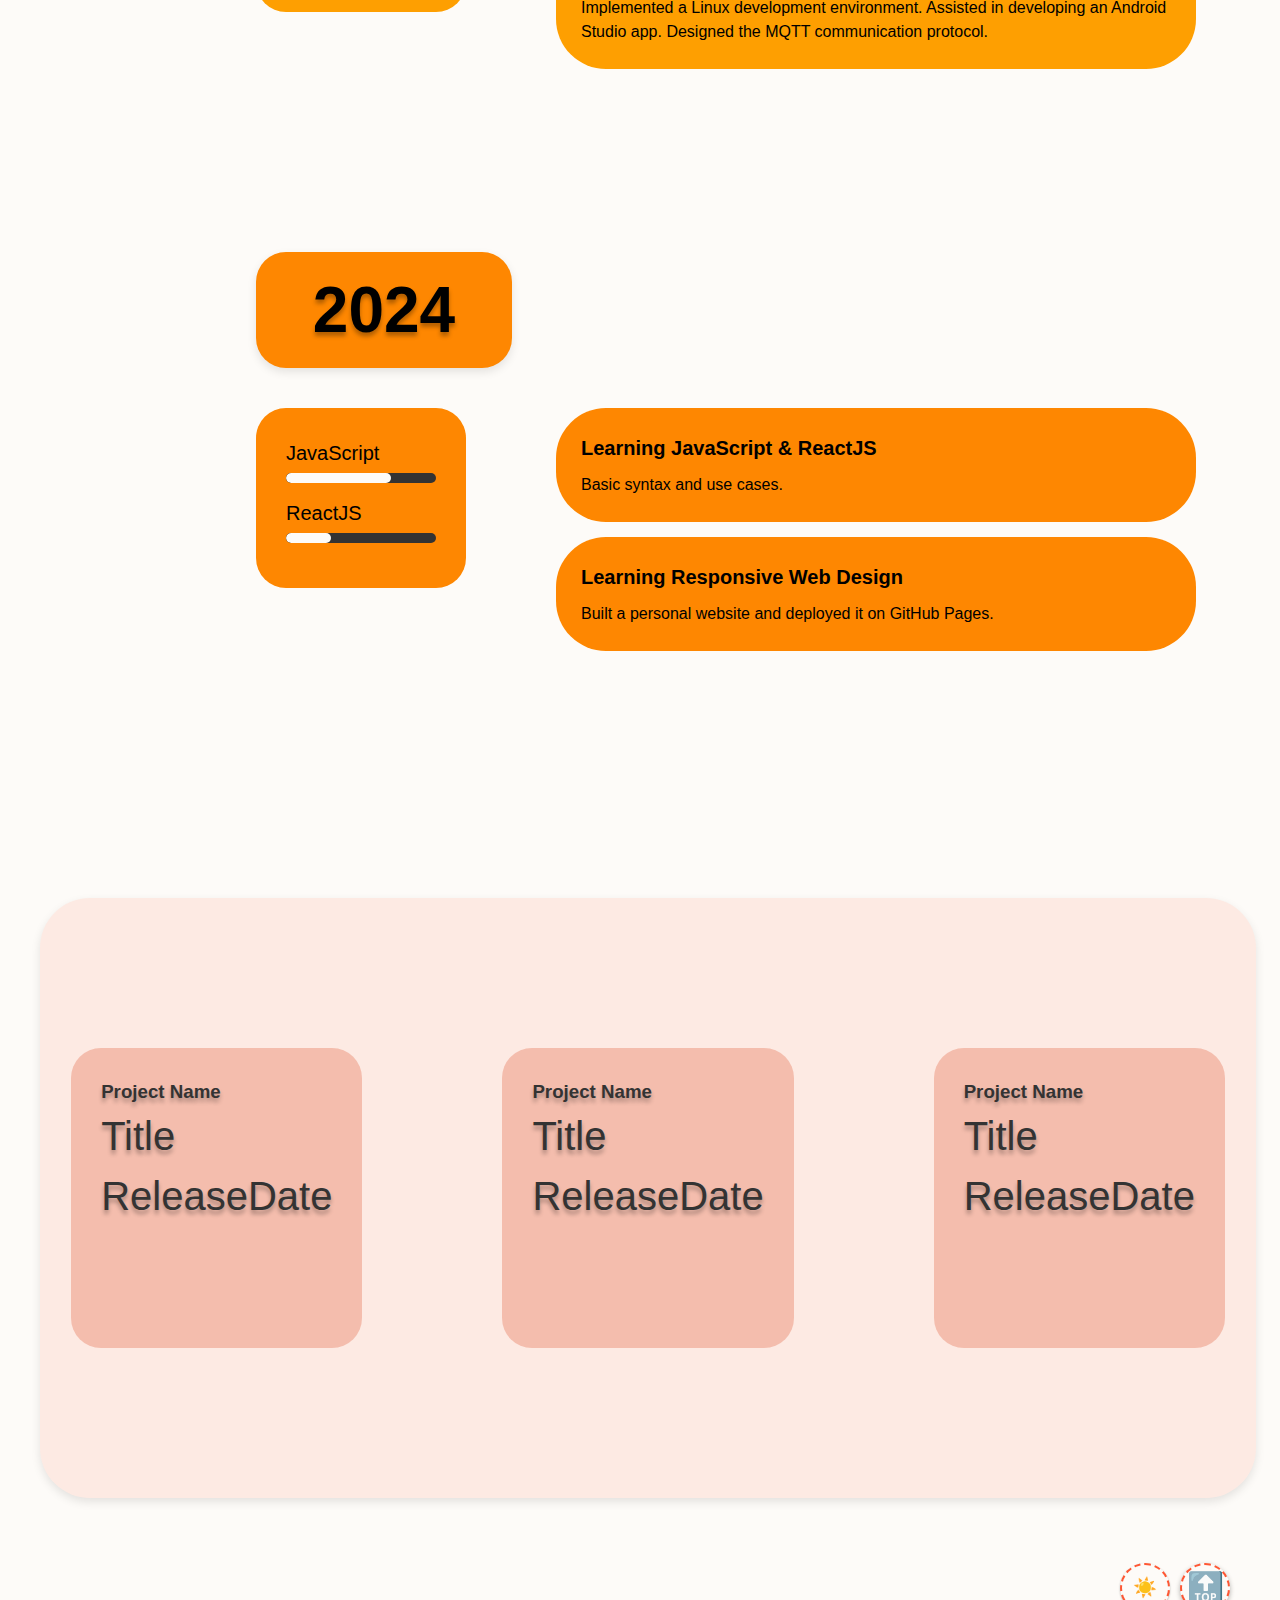
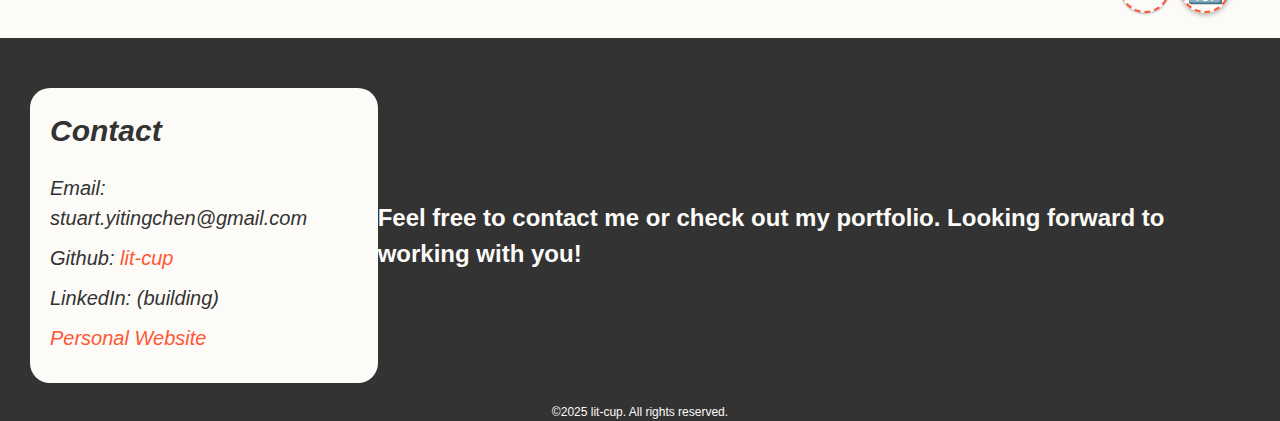
==== commit 7040f257: "add backup feature/change dark/ligh button before footer fix lit.svg personal photo" ====
--- a/Practice5 portfolio website/index.html
+++ b/Practice5 portfolio website/index.html
@@ -35,10 +35,6 @@
                         </div>
                     </div>
                 </div>
-                <div class="theme-toggle" id="theme-toggle">
-                    <span class="icon sun-icon">☀️</span>
-                    <span class="icon moon-icon">🌙</span>
-                </div>
             </nav>
         </nav>   
     </header>
@@ -62,19 +58,19 @@
                         <div class="skill">
                             <li>C/C++</li>
                             <div class="progress-bar">
-                                <div class="progress" style="width: 80%;"></div>
+                                <div class="progress" data-width="60"></div>
                             </div>
                         </div>
                         <div class="skill">
                             <li>Java</li>
                             <div class="progress-bar">
-                                <div class="progress" style="width: 70%;"></div>
+                                <div class="progress" data-width="70"></div>
                             </div>
                         </div>
                         <div class="skill">
                             <li>HTML/CSS</li>
                             <div class="progress-bar">
-                                <div class="progress" style="width: 90%;"></div>
+                                <div class="progress" data-width="30"></div>
                             </div>
                         </div>
                     </div>
@@ -100,13 +96,13 @@
                         <div class="skill">
                             <li>Python</li>
                             <div class="progress-bar">
-                                <div class="progress" style="width: 85%;"></div>
+                                <div class="progress" data-width="80" ></div>
                             </div>
                         </div>
                         <div class="skill">
                             <li data-lang="Skill-linux">Linux環境</li>
                             <div class="progress-bar">
-                                <div class="progress" style="width: 75%;"></div>
+                                <div class="progress" data-width="70"></div>
                             </div>
                         </div>
                     </div>
@@ -130,13 +126,13 @@
                         <div class="skill">
                             <li>JavaScript</li>
                             <div class="progress-bar">
-                                <div class="progress" style="width: 70%;"></div>
+                                <div class="progress" data-width="70"></div>
                             </div>
                         </div>
                         <div class="skill">
                             <li>ReactJS</li>
                             <div class="progress-bar">
-                                <div class="progress" style="width: 30%;"></div>
+                                <div class="progress" data-width="30"></div>
                             </div>
                         </div>
                     </div>
@@ -170,6 +166,15 @@
                 <p data-lang="ReleaseTime">時間</p>
             </article>
         </section>
+        <div class="footer-toggle">
+            <div class="theme-toggle" id="theme-toggle">
+                <span class="icon sun-icon">☀️</span>
+                <span class="icon moon-icon">🌙</span>
+            </div>
+            <div class="footer-backup">
+                <span>🔝</span>
+            </div>
+        </div>
         <footer>
             <div class="footer-up">
                 <address class="footer-content">
--- a/Practice5 portfolio website/index.css
+++ b/Practice5 portfolio website/index.css
@@ -27,7 +27,6 @@
     --transform-3d: translate3d(0, 0, 0);
     --gpu-acceleration: perspective(1000px);
 }
-
 [data-theme="dark"] {
     --color-primary: #ff572d;
     --color-background: #0c0706;
@@ -41,12 +40,6 @@
     --color-project-article-bg: rgba(255, 127, 80, 0.4);
 }
 
-.performance-optimized {
-    transform: var(--transform-3d);
-    backface-visibility: hidden;
-    perspective: var(--gpu-acceleration);
-    will-change: transform, opacity;
-}
 
 .flex-center {
     display: flex;
@@ -72,7 +65,7 @@
     line-height: 1.5;
     -webkit-font-smoothing: antialiased;
     margin: 0;
-    height: 100vh;
+    height: 150vh;
     max-height: 950px;
 }
 
@@ -182,7 +175,7 @@
 }
 
 .language-select .languageOption-items div:hover {
-    background-color: var(--color-text-shadow);
+    background-color: var(--color-text);
     border-radius: 5px;
 }
 
@@ -193,51 +186,16 @@
 .language-select.open .languageOption-items {
     display: block;
 }
-
-.theme-toggle {
-    cursor: pointer;
-    margin: 5px;
-    width: 35px;
-    height: 35px;
-    display: flex;
-    justify-content: center;
-    align-items: center;
-    border: 2px dashed var(--color-primary);
-    border-radius: 50%;
-    box-shadow: 0 2px 5px var(--color-text-shadow);
-    transition: transform 0.3s ease;
-}
-
-.theme-toggle:hover {
-    transform: scale(1.1);
-}
-
-.theme-toggle .icon {
-    font-size: 1.2rem;
-    color: var(--color-text);
-}
-
-.theme-toggle .moon-icon,
-[data-theme="dark"] .theme-toggle .sun-icon {
-    display: none;
-}
-
-.theme-toggle .sun-icon,
-[data-theme="dark"] .theme-toggle .moon-icon {
-    display: block;
-}
-
 .about-me {
     display: flex;
     flex-direction: row;
-    justify-content: space-between;
-    align-items: center;
-    height: 50%;
-    margin-left: 15%;
+    justify-content: space-evenly;
+    align-items: center;
+    height: 100%;
 }
 
 .about-me img {
-    width: 60%;
+    width: 50%;
     height: auto;
     animation: flicker var(--animation-duration) infinite var(--animation-timing);
     transform: var(--transform-3d);
@@ -260,7 +218,7 @@
 }
 
 .about-me article {
-    width: fit-content;
+    width: 45%;
     height: auto;
 }
 
@@ -282,6 +240,8 @@
 .about-me p {
     width: 50%;
     color: var(--color-text);
+}
+.journey-begins{
 }
 
 .timeline-2020, 
@@ -382,9 +342,13 @@
     height: 10px;
     background-color: var(--color-background);
     border-radius: 10px;
-    transition: width 0.5s ease;
-}
-
+    animation: width 2s ease-in-out;
+}
+@keyframes width {
+    0% {
+        width: 0;
+    }
+}
 .timeline-2020 .timeline-item .timeline-skill-level,
 .timeline-2022 .timeline-item .timeline-skill-level,
 .timeline-2024 .timeline-item .timeline-skill-level {
@@ -490,7 +454,68 @@
 .footer-content h2{
     font-size: clamp(15px, 5vw, 20px); 
 }
-
+.footer-backup{
+    display: flex;
+    flex-direction: column;
+    align-items: end;
+    justify-content: center;
+    text-align: center;
+    height: 100px;
+}
+.footer-toggle{
+    display: flex;
+    flex-direction: row;
+    align-items: center;
+    justify-content: end;
+    width: 100%;
+}
+.footer-backup span{
+    margin: 0 50px 0 10px;
+    font-size: 30px;
+    font-weight: 900;
+    width: 50px;
+    height: 50px;
+    cursor: pointer;
+    border-radius: 50%;
+    background-color: var(--color-background);
+    border: 2px dashed var(--color-primary);
+    box-shadow: 0 2px 5px var(--color-text-shadow);
+}
+.footer-backup span:hover{
+    transform: scale(1.1);
+}
+.theme-toggle {
+    cursor: pointer;
+    width: 50px;
+    height: 50px;
+    display: flex;
+    justify-content: center;
+    align-items: center;
+    background-color: var(--color-background);
+    border: 2px dashed var(--color-primary);
+    border-radius: 50%;
+    box-shadow: 0 1px 2px var(--color-text-shadow);
+    transition: transform 0.3s ease;
+}
+
+.theme-toggle:hover {
+    transform: scale(1.1);
+}
+
+.theme-toggle .icon {
+    font-size: 1.2rem;
+    color: var(--color-text);
+}
+
+.theme-toggle .moon-icon,
+[data-theme="dark"] .theme-toggle .sun-icon {
+    display: none;
+}
+
+.theme-toggle .sun-icon,
+[data-theme="dark"] .theme-toggle .moon-icon {
+    display: block;
+}
 .copyright {
     font-size: clamp(6px, 5vw, 12px);
     text-align: center;
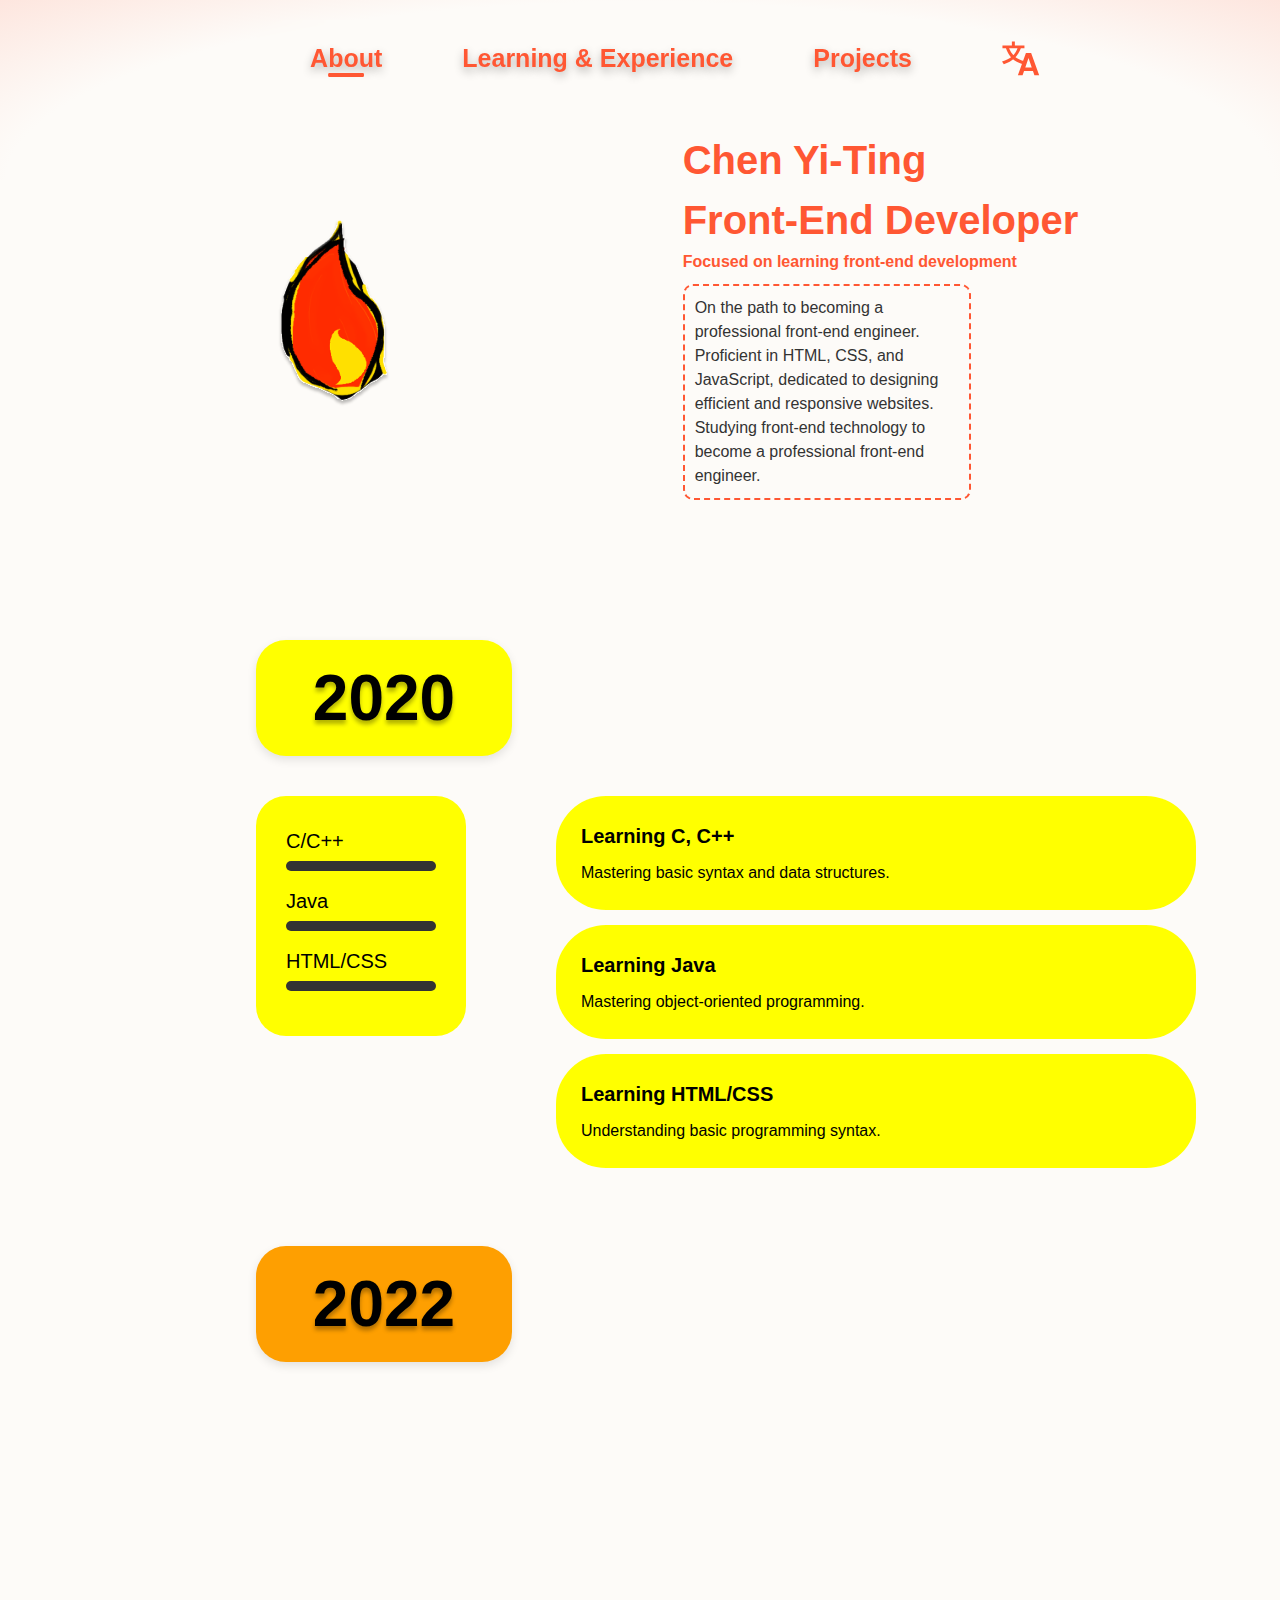
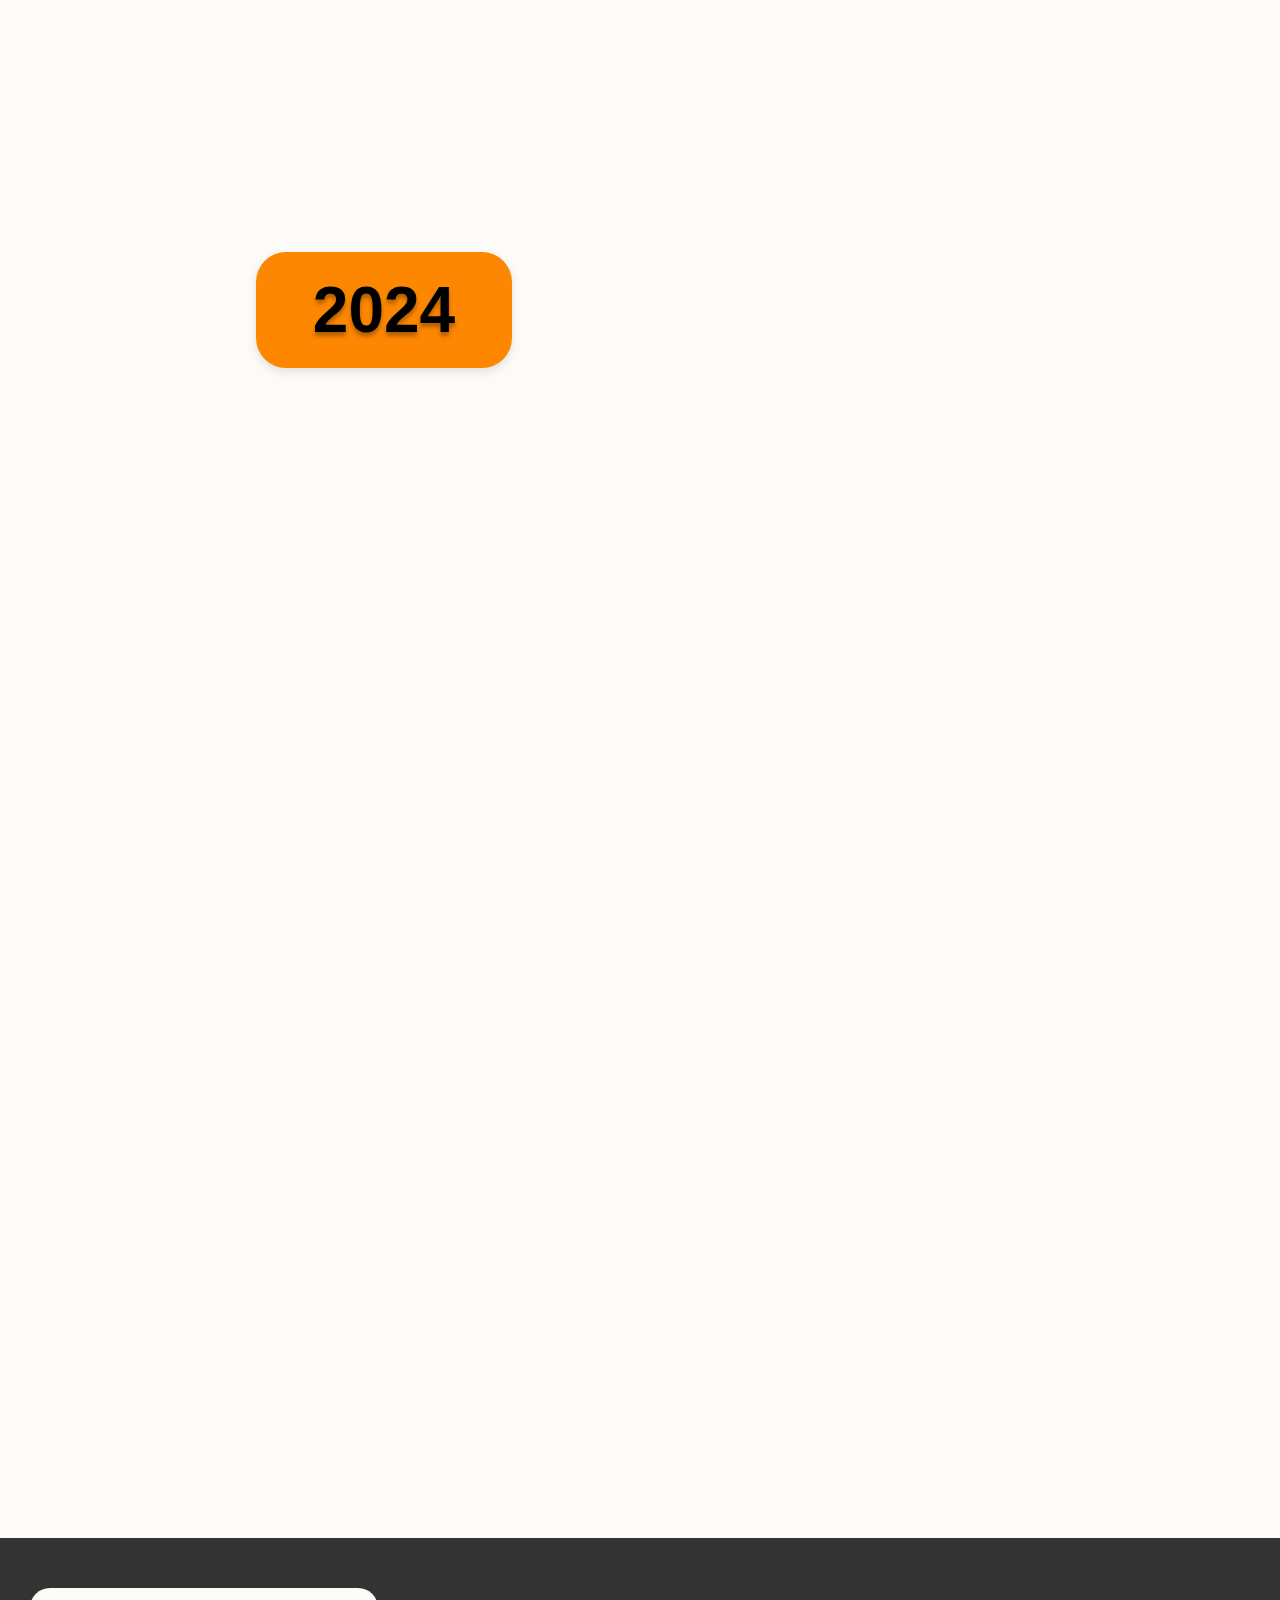
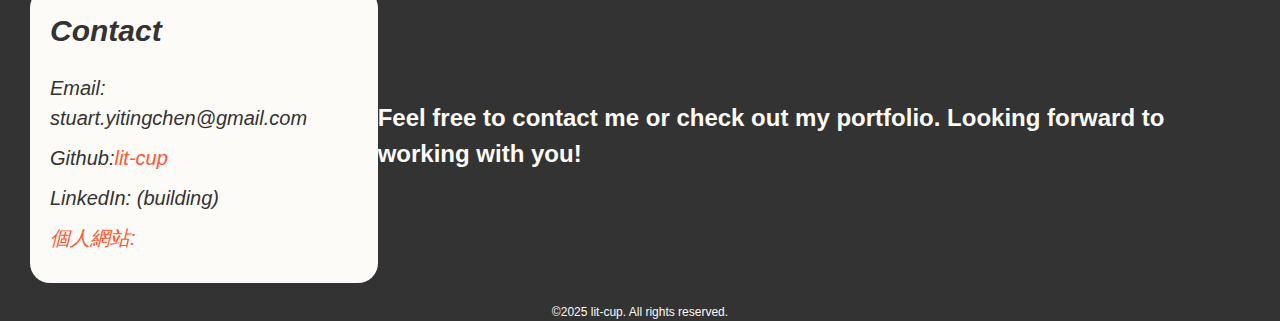
==== commit 2646cf28: "Enhance website animations and responsiveness" ====
--- a/Practice5 portfolio website/index.html
+++ b/Practice5 portfolio website/index.html
@@ -4,39 +4,40 @@
     <meta charset="UTF-8">
     <meta name="viewport" content="width=device-width, initial-scale=1.0">
     <title>CYTlit-cup</title>
-    <link href="index.css" rel="stylesheet">
+    <link href="index.css?v=1.0.0" rel="stylesheet">
+    <link href="reponsive.css?v=1.0.0" rel="stylesheet">
     <link rel="icon" href="./images/lit3.1 1.svg" type="image/svg+xml">
 </head>
 <body>
     <header>
-        <nav class="guideline">
+        <div class="guideline">
             <nav class="menu">
                 <ul class="nav-links">
                     <li><a href="#about-me-option" class="about-me-selected-option" data-lang="About-me">關於我</a></li>
                     <ul class="menu-dropdown">
-                        <li><a href="#about-me" data-lang="About-me">關於我</a></li>
+                        <li><a class="active" href="#about-me" data-lang="About-me">關於我</a></li>
                         <li><a href="#timeline" data-lang="Timeline">學習與經歷</a></li>
                         <li><a href="#Project" data-lang="Projects">作品集</a></li>
                     </ul>
                 </ul>
                 <div class="language-select">
                     <div class="language-option">
-                        <img src="./images/translate.svg" alt="icon" loading="lazy">
+                        <img src="./images/translate.svg" alt="translate-icon" loading="lazy">
                     </div>
                     <div class="languageOption-items">
                         <div data-lang="zh">
-                            <img src="./images/TW.svg" alt="icon" loading="lazy">
+                            <img src="./images/TW.svg" alt="TW-icon" loading="lazy">
                         </div>
                         <div data-lang="en">
-                            <img src="./images/EN.svg" alt="icon" loading="lazy">
+                            <img src="./images/EN.svg" alt="EN-icon" loading="lazy">
                         </div>
                         <div data-lang="ja">
-                            <img src="./images/JP.svg" alt="icon" loading="lazy">
+                            <img src="./images/JP.svg" alt="JP-icon" loading="lazy">
                         </div>
                     </div>
                 </div>
             </nav>
-        </nav>   
+        </div>   
     </header>
     <main>
         <section class="about-me" data-value="關於我" id="about-me">
@@ -56,19 +57,25 @@
                 <div class="timeline-item">
                     <div class="timeline-skill-level">
                         <div class="skill">
-                            <li>C/C++</li>
+                            <ul>
+                                <li>C/C++</li>
+                            </ul>    
                             <div class="progress-bar">
                                 <div class="progress" data-width="60"></div>
                             </div>
                         </div>
                         <div class="skill">
-                            <li>Java</li>
+                            <ul>
+                                <li>Java</li>
+                            </ul>
                             <div class="progress-bar">
                                 <div class="progress" data-width="70"></div>
                             </div>
                         </div>
                         <div class="skill">
-                            <li>HTML/CSS</li>
+                            <ul>
+                                <li>HTML/CSS</li>
+                            </ul>
                             <div class="progress-bar">
                                 <div class="progress" data-width="30"></div>
                             </div>
@@ -94,13 +101,17 @@
                 <div class="timeline-item">
                     <div class="timeline-skill-level">
                         <div class="skill">
-                            <li>Python</li>
+                            <ul>
+                                <li>Python</li>
+                            </ul>
                             <div class="progress-bar">
                                 <div class="progress" data-width="80" ></div>
                             </div>
                         </div>
                         <div class="skill">
-                            <li data-lang="Skill-linux">Linux環境</li>
+                            <ul>
+                                <li data-lang="Skill-linux">Linux環境</li>
+                            </ul>
                             <div class="progress-bar">
                                 <div class="progress" data-width="70"></div>
                             </div>
@@ -124,13 +135,17 @@
                 <div class="timeline-item">
                     <div class="timeline-skill-level">
                         <div class="skill">
-                            <li>JavaScript</li>
+                            <ul>
+                                <li>JavaScript</li>
+                            </ul>
                             <div class="progress-bar">
                                 <div class="progress" data-width="70"></div>
                             </div>
                         </div>
                         <div class="skill">
-                            <li>ReactJS</li>
+                            <ul>
+                                <li>ReactJS</li>
+                            </ul>
                             <div class="progress-bar">
                                 <div class="progress" data-width="30"></div>
                             </div>
@@ -150,29 +165,39 @@
             </div>
         </section>
         <section class="Project" data-value="作品集" id="Project">
-            <article>
-                <h3 data-lang="P-Name">專案名稱</h3>
-                <p data-lang="Title">標題開頭</p>
-                <p data-lang="ReleaseTime">時間</p>
-            </article>
-            <article>
-                <h3 data-lang="P-Name">專案名稱</h3>
-                <p data-lang="Title">標題開頭</p>
-                <p data-lang="ReleaseTime">時間</p>
-            </article>
-            <article>
-                <h3 data-lang="P-Name">專案名稱</h3>
-                <p data-lang="Title">標題開頭</p>
-                <p data-lang="ReleaseTime">時間</p>
+            <!-- TODO: handle multiple projects -->
+            <!-- TODO: add fliter function -->
+            <!--TODO: fix CSS-->
+            <!-- TODO: add project detail page -->
+            <article>
+                <figure>
+                    <p data-lang="Title">標題開頭</p>
+                    <figcaption data-lang="P-Name">專案名稱</figcaption>
+                    <time data-lang="ReleaseTime">時間</time>
+                </figure>
+            </article>
+            <article>
+                <figure>
+                    <p data-lang="Title">標題開頭</p>
+                    <figcaption data-lang="P-Name">專案名稱</figcaption>
+                    <time data-lang="ReleaseTime">時間</time>
+                </figure>
+            </article>
+            <article>
+                <figure>
+                    <p data-lang="Title">標題開頭</p>
+                    <figcaption data-lang="P-Name">專案名稱</figcaption>
+                    <time data-lang="ReleaseTime">時間</time>
+                </figure>
             </article>
         </section>
         <div class="footer-toggle">
-            <div class="theme-toggle" id="theme-toggle">
-                <span class="icon sun-icon">☀️</span>
-                <span class="icon moon-icon">🌙</span>
+            <div class="theme-toggle" id="theme-toggle" tabindex="0" aria-label="ThemeSwitch" aria-pressed="false">
+                <span aria-label="light-mode" class="icon sun-icon">☀️</span>
+                <span aria-label="dark-mode" class="icon moon-icon">🌙</span>
             </div>
             <div class="footer-backup">
-                <span>🔝</span>
+                <span aria-label="BackToTop" tabindex="0">🔝</span>
             </div>
         </div>
         <footer>
@@ -181,9 +206,9 @@
                     <h3 data-lang="Contact">聯繫方式</h3>
                     <ul>
                         <li>Email:  stuart.yitingchen@gmail.com</li>
-                        <li>Github:<a href = "https://github.com/lit-cup" target="_blank">  lit-cup</a></li>
+                        <li>Github:<a href="https://github.com/lit-cup" target="_blank" rel="noopener noreferrer">lit-cup</a></li>
                         <li>LinkedIn:   (building)</li>
-                        <li><a href = "https://lit-cup.github.io" target="_blank" data-lang="Portfolio">個人網站:   </a></li>
+                        <li><a href = "https://lit-cup.github.io" target="_blank" data-lang="Portfoliorel="noopener noreferrer">個人網站:   </a></li>
                     </ul>
                 </address>
                 <h2 data-lang="footer">歡迎聯繫我或查看我的作品集，期待與您合作!!</h2>
@@ -193,6 +218,6 @@
             </div>
         </footer>
     </main>
-    <script src="./js/index.js" defer></script>
+    <script src="./js/index.js?v=1.0.0" defer></script>
 </body>
 </html>
--- a/Practice5 portfolio website/index.css
+++ b/Practice5 portfolio website/index.css
@@ -39,7 +39,49 @@
     --color-project-bg: rgba(255, 127, 80, 0.2);
     --color-project-article-bg: rgba(255, 127, 80, 0.4);
 }
-
+@keyframes fadeIn {
+    from { opacity: 0; }
+    to { opacity: 1; }
+}
+@keyframes bounce {
+    0%, 100% { transform: translateY(0); }
+    50% { transform: translateY(-20px); }
+}
+@keyframes slideInFromLeft {
+    0% { transform: translateX(-100%); opacity: 0; }
+    100% { transform: translateX(0); opacity: 1; }
+}
+
+@keyframes slideInFromRight {
+    0% { transform: translateX(100%); opacity: 0; }
+    100% { transform: translateX(0); opacity: 1; }
+}
+
+@keyframes slideInFromTop {
+    0% { transform: translateY(-100%); opacity: 0; }
+    100% { transform: translateY(0); opacity: 1; }
+}
+
+@keyframes slideInFromBottom {
+    0% { transform: translateY(100%); opacity: 0; }
+    100% { transform: translateY(0); opacity: 1; }
+}
+
+@keyframes rotate {
+    0% { transform: rotate(0deg); }
+    100% { transform: rotate(360deg); }
+}
+
+@keyframes pulse {
+    0% { transform: scale(1); }
+    50% { transform: scale(1.05); }
+    100% { transform: scale(1); }
+}
+
+@keyframes shimmer {
+    0% { background-position: -100% 0; }
+    100% { background-position: 100% 0; }
+}
 
 .flex-center {
     display: flex;
@@ -92,18 +134,19 @@
     left: 0;
     width: 100%;
     z-index: 1000;
-}
-
-nav .menu .about-me-selected-option{
+    animation: slideInFromTop 1s ease-in-out;
+}
+
+.menu .about-me-selected-option{
     display: none;
 }
-nav .menu{
+.menu{
     display: flex;
     justify-content: center;
     align-items: center;
     width: 100%;
 }
-nav .menu .nav-links .menu-dropdown {
+.menu .nav-links .menu-dropdown {
     display: flex;
     justify-content: center;
     align-items: center;
@@ -114,12 +157,12 @@
     backdrop-filter: blur(5px);
 }
 
-nav .menu li a{
+.menu li a{
     list-style: none;
     margin: 15px 40px;
 }
 
-nav .menu li a{
+.menu li a{
     position: relative;
     font-size: clamp(20px, 5vw, 25px);
     font-weight: 900;
@@ -129,7 +172,7 @@
     text-shadow: 0px 4px 10px var(--color-text-shadow);
 }
 
-nav .menu li a::after {
+.menu li a::after {
     content: '';
     position: absolute;
     width: 100%;
@@ -141,8 +184,8 @@
     background-color: var(--color-primary);
 }
 
-nav .menu li a.active::after,
-nav .menu li a:hover::after {
+.menu li a.active::after,
+.menu li a:hover::after {
     transform: scaleX(0.5);
     transform-origin: center;
 }
@@ -220,6 +263,7 @@
 .about-me article {
     width: 45%;
     height: auto;
+    animation: fadeIn 2s ease-in-out;
 }
 
 .about-me article h1 {
@@ -239,9 +283,11 @@
 
 .about-me p {
     width: 50%;
+    border: 2px dashed var(--color-primary);
     color: var(--color-text);
-}
-.journey-begins{
+    margin: 10px 0;
+    padding: 10px;
+    border-radius: 10px;
 }
 
 .timeline-2020, 
@@ -263,6 +309,14 @@
     width: fit-content;
     grid-template-columns: 300px 650px;
     align-items: start;
+    opacity: 0;
+    transform: translateY(50px);
+    transition: opacity 1s ease, transform 1s ease;
+}
+
+.timeline-item.visible {
+    opacity: 1;
+    transform: translateY(0);
 }
 
 .timeline-2020::before, 
@@ -279,6 +333,7 @@
     text-shadow: 0px 4px 4px var(--color-text-shadow);
     border-radius: 30px;
     box-shadow: 0 4px 10px rgba(0, 0, 0, 0.1);
+    animation: slideInFromBottom 0.8s ease-in-out;
 }
 
 .timeline-2020::before{
@@ -313,6 +368,14 @@
     padding: 25px;
     list-style-type: none;
     border-radius: 50px;
+    transform: translateX(50px);
+    opacity: 0;
+    transition: all 0.5s ease-out;
+}
+
+.timeline-contnet .content.visible {
+    transform: translateX(0);
+    opacity: 1;
 }
 
 .content li {
@@ -320,7 +383,6 @@
     font-weight: 900;
     font-size: clamp(10px, 5vw, 20px);
 }
-
 
 .skill {
     margin-bottom: 15px;
@@ -342,7 +404,9 @@
     height: 10px;
     background-color: var(--color-background);
     border-radius: 10px;
-    animation: width 2s ease-in-out;
+    animation: width 3s ease-in-out;
+    width: 0;
+    transition: width 1.5s ease-in-out;
 }
 @keyframes width {
     0% {
@@ -382,6 +446,14 @@
     background: var(--color-project-bg);
     border-radius: 50px;
     box-shadow: 0 4px 10px rgba(0, 0, 0, 0.1);
+    opacity: 0;
+    transform: translateY(50px);
+    transition: opacity 0.8s ease, transform 0.8s ease;
+}
+
+.Project.visible {
+    opacity: 1;
+    transform: translateY(0);
 }
 
 .Project article {
@@ -394,15 +466,24 @@
     padding: 30px;
     margin: 70px;
     border-radius: 30px;
+    transform: scale(0.9);
+    transition: transform 0.3s ease;
+}
+
+.Project article:hover {
+    transform: scale(1);
+    box-shadow: 0 8px 20px rgba(0, 0, 0, 0.2);
 }
 
 .Project h3 {
     margin: 0;
+    animation: fadeIn 1s ease-in-out;
 }
 
 .Project p {
     font-size: 40px;
     margin: 0;
+    animation: fadeIn 1.5s ease-in-out;
 }
 
 footer {
@@ -468,9 +549,26 @@
     align-items: center;
     justify-content: end;
     width: 100%;
-}
+    opacity: 0;
+    transform: translateX(100%);
+    transition: opacity 0.8s ease, transform 0.8s ease;
+    position: fixed;
+    bottom: 0;
+    right: 0;
+    z-index: 100;
+    pointer-events: none;
+    will-change: opacity, transform;
+}
+
+.footer-toggle.visible {
+    opacity: 1;
+    transform: translateX(0);
+    animation: slideInFromRight 0.8s ease-in-out;
+    pointer-events: auto;
+}
+
 .footer-backup span{
-    margin: 0 50px 0 10px;
+    margin: 0 10px 0 10px;
     font-size: 30px;
     font-weight: 900;
     width: 50px;
@@ -496,6 +594,7 @@
     border-radius: 50%;
     box-shadow: 0 1px 2px var(--color-text-shadow);
     transition: transform 0.3s ease;
+    animation: pulse 3s infinite ease-in-out;
 }
 
 .theme-toggle:hover {
@@ -520,284 +619,3 @@
     font-size: clamp(6px, 5vw, 12px);
     text-align: center;
 }
-@media (min-width: 600px) and (max-width: 1024px) {
-    nav .menu{
-        justify-content: space-around;
-        width: 100%;
-    }
-    nav .menu .nav-links{
-        width: 100%;
-    }
-    nav .menu .nav-links li{
-        margin-left: 20px;
-    }
-    nav .menu li a{
-        font-size: 20px;
-        text-align: start;
-        margin: 0;
-    }
-    nav .menu .about-me-selected-option{
-        display: block;
-        cursor: pointer;
-        width: fit-content;
-    }
-    nav .menu .about-me-selected-option::after{
-        display: none;
-    }
-    nav .menu .nav-links .menu-dropdown{
-        display: none;
-        position: absolute;
-        width: max-content;
-    }
-    nav .menu .nav-links.active .menu-dropdown{
-        display: block;
-        width: 200px;
-        margin: 0;
-        padding: 0;
-        background: 0px;
-        backdrop-filter: blur(0px);
-    }
-    nav .menu .nav-links.active .menu-dropdown li{
-        margin: 10px 20px;
-    }
-    .language-select{
-        display: flex;
-        flex-direction: column;
-        align-items: end;
-        margin: 0px 20px;
-    }
-    .language-option{
-        height: 30px;
-        width: 30px;
-    }
-    .language-select.open .languageOption-items {
-        width: 20%;
-        margin: 0 20px;
-    }
-    .about-me{
-        margin-left: 0;
-    }
-    .about-me img {
-        width: 90%;
-        margin-left: 0;
-    }
-    .about-me h1 {
-        font-size: var(--font-size-xl);
-    }
-    .about-me p {
-        margin: 10px 0;
-        width: 80%;
-    }
-    .timeline-item {
-        height: 400px;
-        grid-template-columns: 250px 300px;
-    }
-    .timeline-2020,
-    .timeline-2022,
-    .timeline-2024{
-        margin-top: 10%;
-        height: 70%;
-        align-items: center;
-    }
-    .timeline-2020::before,
-    .timeline-2022::before,
-    .timeline-2024::before {
-        margin: 0 0 0 0;
-        width: 50%;
-        font-size: 40px;
-    }
-    .Project {
-        flex-direction: column;
-        width: 90%;
-        height: 600px;
-    }
-    .Project article {
-        width: 90%;
-        margin: 10px;
-    }
-    .Project h3 {
-        margin: 0;
-    }
-    .Project p {
-        font-size: 25px;
-        margin: 0;
-    }
-    .footer-up {
-        justify-content: space-around;
-        font-size: 15px;
-        margin: 0;
-        width: 100%;
-    }
-    address{
-        background-color: var(--color-background);
-        color: var(--color-text);
-        border-radius: 20px;
-    }
-    .footer-up h3{
-        font-size: 30px;
-        margin: 0 0 20px 0;
-    }
-    .footer-up .footer-content{
-        padding: 30px;
-        line-height: 1.3;
-    }
-    .footer-up h2{
-        padding: 30px;
-    }
-}
-@media (max-width: 600px) {
-    nav .menu{
-        justify-content: space-between;
-        width: 100%;
-    }
-    nav .menu .nav-links{
-        width: 40%;
-    }
-    nav .menu .nav-links li{
-        margin-left: 10px;
-    }
-    nav .menu li a{
-        font-size: 20px;
-        text-align: start;
-        margin: 0;
-    }
-    nav .menu .about-me-selected-option{
-        display: block;
-        cursor: pointer;
-        
-    }
-    nav .menu .about-me-selected-option::after{
-        display: none;
-    }
-    nav .menu .nav-links .menu-dropdown{
-        display: none;
-        position: absolute;
-        padding: 0px;
-    }
-    nav .menu .nav-links.active .menu-dropdown{
-        display: block;
-        width: 200px;
-        margin: 0px;
-        background: 0px;
-        backdrop-filter: blur(0px);
-    }
-    .menu-dropdown li{
-        margin-top: 10px;
-    }
-
-    .language-select{
-        display: flex;
-        flex-direction: column;
-        align-items: end;
-    }
-    .language-option{
-        height: 30px;
-        width: 30px;
-    }
-    .language-select.open .languageOption-items {
-        width: 70%;
-        margin: 0 10px;
-    }
-    .about-me{
-        display: flex;
-        flex-direction: column;
-        margin-left: 0;
-        font-size: 80%;
-    }
-    .about-me img {
-        width: 80%;
-        margin-left: 0;
-    }
-    .about-me article{
-        text-align: center;
-        margin: 0 10%;
-    }
-    .about-me h1 {
-        font-size: var(--font-size-xl);
-    }
-    .about-me p {
-        width: 100%;
-        margin: 10px 0;
-    }
-    .timeline-item {
-        margin-top: 20px;
-        display: flex;
-        height: 80%;
-        width: 90%;
-        flex-direction: column;
-    }
-    .timeline-2020 .timeline-item .timeline-skill-level,
-    .timeline-2022 .timeline-item .timeline-skill-level,
-    .timeline-2024 .timeline-item .timeline-skill-level{
-        display: flex;
-        flex-direction: column;
-        justify-content: space-between;
-        width: 100%;
-        padding: 15px;
-        margin-bottom: 10px;
-    }
-    .skill{
-        margin: 0;
-    }
-    .skill li{
-        font-size: 90%;
-    }
-    .timeline-contnet{
-        width: 100%;
-        font-size: 90%
-    }
-    .content li{
-        font-size: 100%;
-    }
-    .timeline-2020,
-    .timeline-2022,
-    .timeline-2024{
-        margin-top: 5%;
-        height: 80%;
-        align-items: center;
-    }
-    .timeline-2020::before,
-    .timeline-2022::before,
-    .timeline-2024::before {
-        margin: 0 0 0 0;
-        width: 50%;
-        font-size: 40px;
-    }
-    .Project {
-        flex-direction: column;
-        width: 90%;
-        height: 600px;
-        margin: 20px 5%;
-    }
-    .Project article {
-        width: 90%;
-        margin: 10px;
-    }
-    .Project h3 {
-        margin: 0;
-    }
-    .Project p {
-        font-size: 25px;
-        margin: 0;
-    }
-    footer{
-        padding: 10px 15px;
-    }
-    address{
-        width: 350px;
-        margin: 20px 30px;
-        padding: 20px;
-        background-color: var(--color-background);
-        color: var(--color-text);
-        border-radius: 20px;
-    }
-    .footer-up .footer-content li{
-        margin-bottom: 5px;
-    }
-    .footer-up {
-        display: flex;
-        flex-direction: column;
-        font-size: 90%;
-        margin: 20px;
-    }
-}
--- a/Practice5 portfolio website/reponsive.css
+++ b/Practice5 portfolio website/reponsive.css
@@ -0,0 +1,295 @@
+@media (min-width: 600px) and (max-width: 1024px) {
+    .menu{
+        justify-content: space-around;
+        width: 100%;
+    }
+    .menu .nav-links{
+        width: 100%;
+    }
+    .menu .nav-links li{
+        margin-left: 20px;
+    }
+    .menu li a{
+        font-size: 20px;
+        text-align: start;
+        margin: 0;
+    }
+    .menu .about-me-selected-option{
+        display: block;
+        cursor: pointer;
+        width: fit-content;
+    }
+    .menu .about-me-selected-option::after{
+        display: none;
+    }
+    .menu .nav-links .menu-dropdown{
+        display: none;
+        position: absolute;
+        width: max-content;
+    }
+    .menu .nav-links.active .menu-dropdown{
+        display: block;
+        width: 200px;
+        margin: 0;
+        padding: 0;
+        background: 0px;
+        backdrop-filter: blur(0px);
+    }
+    .menu .nav-links.active .menu-dropdown li{
+        margin: 10px 20px;
+    }
+    .language-select{
+        display: flex;
+        flex-direction: column;
+        align-items: end;
+        margin: 0px 20px;
+    }
+    .language-option{
+        height: 30px;
+        width: 30px;
+    }
+    .language-select.open .languageOption-items {
+        width: 20%;
+        margin: 0 20px;
+    }
+    header::before {
+        height: 90vh;
+        border-radius: 0 0 60px 60px;
+        background: radial-gradient(ellipse, var(--color-background) 75%, var(--color-primary) 300%);
+    }
+    .about-me{  
+        height: 70vh;
+    }
+    .about-me img {
+        width: 50%;
+    }
+    .about-me h1 {
+        font-size: var(--font-size-xl);
+    }
+    .about-me p {
+        margin: 10px 0;
+        width: 80%;
+    }
+    .progressbar.active{
+        transition: width 1s ease-in 1.5s;
+    }
+    .timeline-item {
+        height: 400px;
+        grid-template-columns: 250px 300px;
+    }
+    .timeline-2020,
+    .timeline-2022,
+    .timeline-2024{
+        margin-top: 10%;
+        height: 70%;
+        align-items: center;
+    }
+    .timeline-2020::before,
+    .timeline-2022::before,
+    .timeline-2024::before {
+        margin: 0 0 0 0;
+        width: 50%;
+        font-size: 40px;
+    }
+    .Project {
+        flex-direction: column;
+        width: 90%;
+        height: 600px;
+    }
+    .Project article {
+        width: 90%;
+        margin: 10px;
+    }
+    .Project h3 {
+        margin: 0;
+    }
+    .Project p {
+        font-size: 25px;
+        margin: 0;
+    }
+    .footer-up {
+        justify-content: space-around;
+        font-size: 15px;
+        margin: 0;
+        width: 100%;
+    }
+    address{
+        background-color: var(--color-background);
+        color: var(--color-text);
+        border-radius: 20px;
+    }
+    .footer-up h3{
+        font-size: 30px;
+        margin: 0 0 20px 0;
+    }
+    .footer-up .footer-content{
+        padding: 30px;
+        line-height: 1.3;
+        margin: 20px;
+    }
+    .footer-up h2{
+        padding: 30px;
+    }
+}
+@media (max-width: 600px) {
+    .menu{
+        justify-content: space-between;
+        width: 100%;
+    }
+    .menu .nav-links{
+        width: 40%;
+    }
+    .menu .nav-links li{
+        margin-left: 10px;
+    }
+    .menu li a{
+        font-size: 20px;
+        text-align: start;
+        margin: 0;
+    }
+    .menu .about-me-selected-option{
+        display: block;
+        cursor: pointer;
+        
+    }
+    .menu .about-me-selected-option::after{
+        display: none;
+    }
+    .menu .nav-links .menu-dropdown{
+        display: none;
+        position: absolute;
+        padding: 0px;
+    }
+    .menu .nav-links.active .menu-dropdown{
+        display: block;
+        width: 200px;
+        margin: 0px;
+        background: 0px;
+        backdrop-filter: blur(0px);
+    }
+    .menu-dropdown li{
+        margin-top: 10px;
+    }
+
+    .language-select{
+        display: flex;
+        flex-direction: column;
+        align-items: end;
+    }
+    .language-option{
+        height: 30px;
+        width: 30px;
+    }
+    .language-select.open .languageOption-items {
+        width: 70%;
+        margin: 0 10px;
+    }
+    header::before {
+        height: 73vh;
+        border-radius: 0 0 30px 30px;
+        background: radial-gradient(ellipse, var(--color-background) 75%, var(--color-primary) 300%);
+    }
+    .about-me{
+        display: flex;
+        flex-direction: column;
+        margin-left: 0;
+        font-size: 80%;
+    }
+    .about-me img {
+        width: 80%;
+        margin-left: 0;
+    }
+    .about-me article{
+        width: 90%;
+        text-align: center;
+    }
+    .about-me h1 {
+        font-size: var(--font-size-xl);
+    }
+    .about-me p {
+        width: 100%;
+        margin: 10px 0;
+    }
+    .timeline-item {
+        margin-top: 20px;
+        display: flex;
+        height: 80%;
+        width: 90%;
+        flex-direction: column;
+    }
+    .timeline-2020 .timeline-item .timeline-skill-level,
+    .timeline-2022 .timeline-item .timeline-skill-level,
+    .timeline-2024 .timeline-item .timeline-skill-level{
+        display: flex;
+        flex-direction: column;
+        justify-content: space-between;
+        width: 100%;
+        padding: 15px;
+        margin-bottom: 10px;
+    }
+    .skill{
+        margin: 0;
+    }
+    .skill li{
+        font-size: 90%;
+    }
+    .timeline-contnet{
+        width: 100%;
+        font-size: 90%
+    }
+    .content li{
+        font-size: 100%;
+    }
+    .timeline-2020,
+    .timeline-2022,
+    .timeline-2024{
+        margin-top: 5%;
+        height: 80%;
+        align-items: center;
+    }
+    .timeline-2020::before,
+    .timeline-2022::before,
+    .timeline-2024::before {
+        margin: 0 0 0 0;
+        width: 50%;
+        font-size: 40px;
+    }
+    .Project {
+        flex-direction: column;
+        width: 90%;
+        height: 600px;
+        margin: 20px 5%;
+    }
+    .Project article {
+        width: 90%;
+        margin: 10px;
+    }
+    .Project h3 {
+        margin: 0;
+    }
+    .Project p {
+        font-size: 25px;
+        margin: 0;
+    }
+    footer{
+        padding: 10px 15px;
+    }
+    address{
+        width: 350px;
+        margin: 20px 30px;
+        padding: 20px;
+        background-color: var(--color-background);
+        color: var(--color-text);
+        border-radius: 20px;
+    }
+    .footer-up .footer-content li{
+        margin-bottom: 10px;
+        font-size: 15px;
+    }
+    .footer-up {
+        display: flex;
+        flex-direction: column;
+        font-size: 90%;
+        margin: 55px;
+    }
+}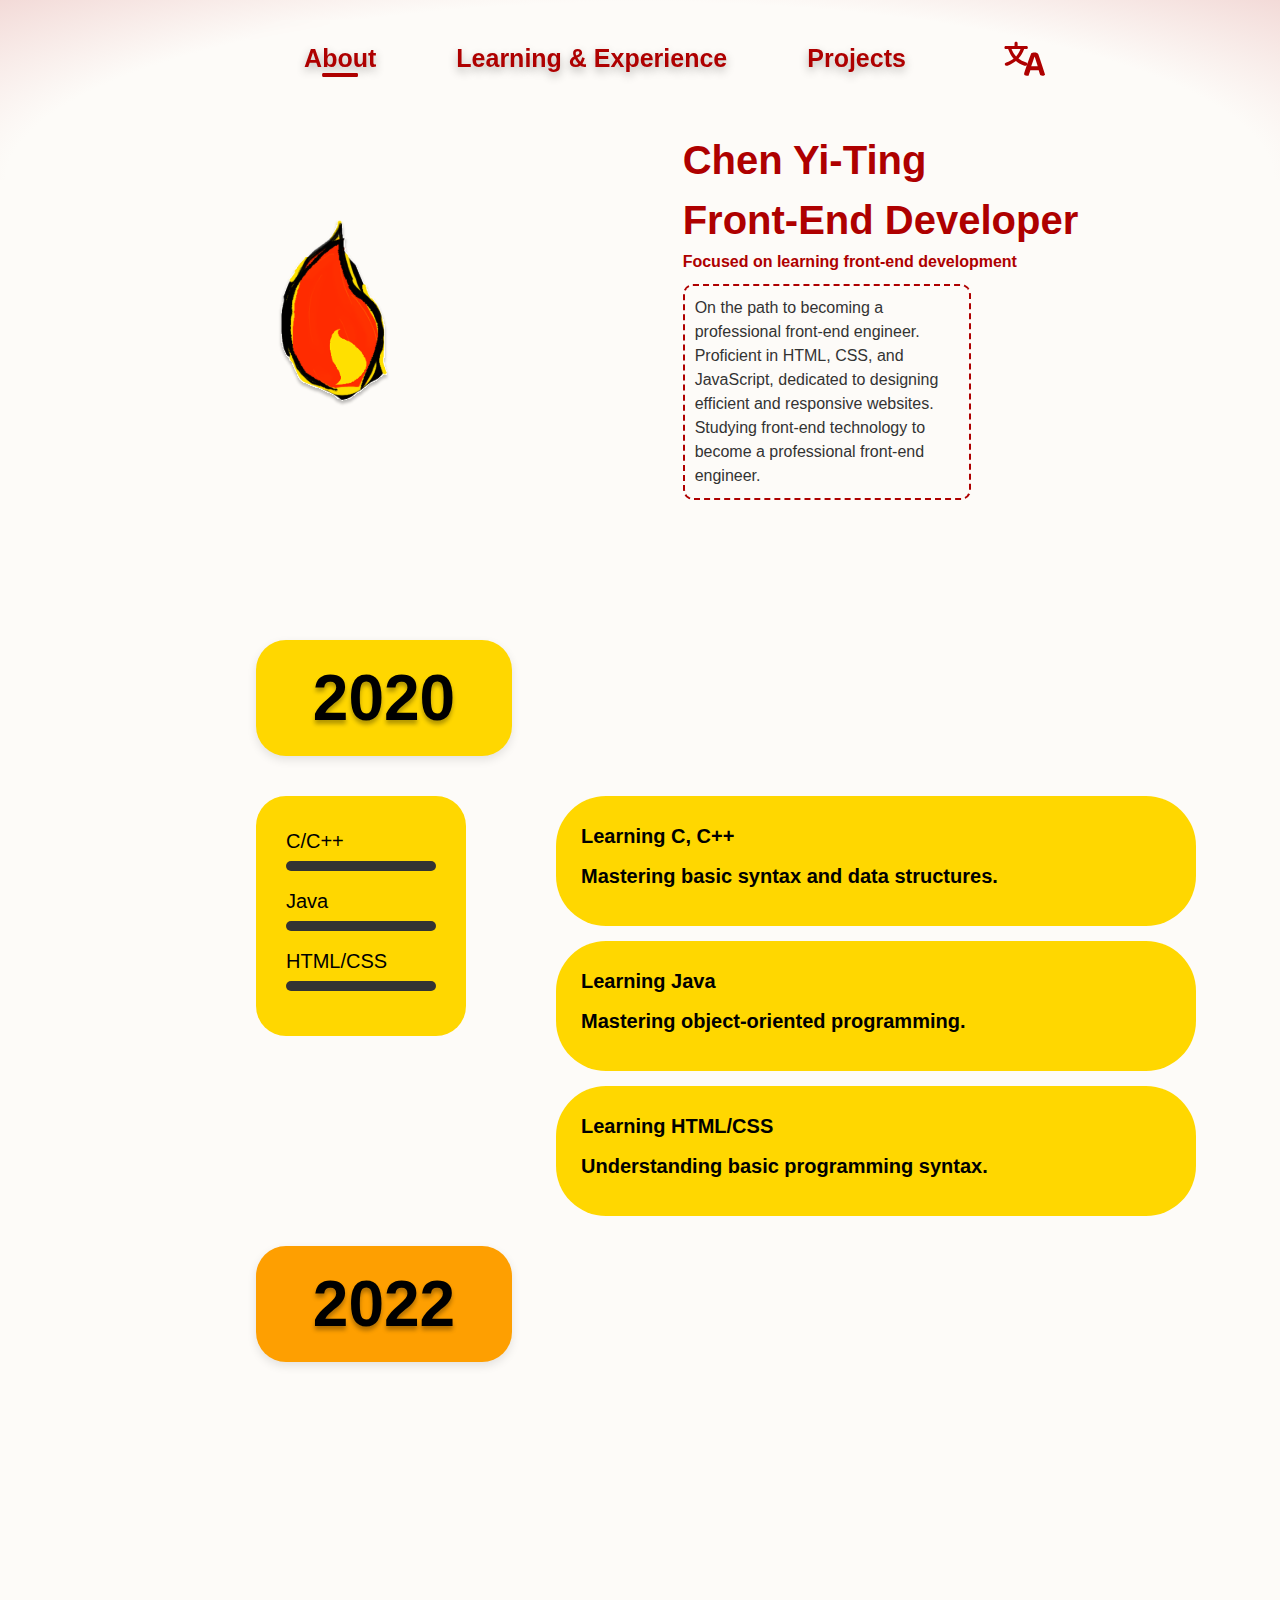
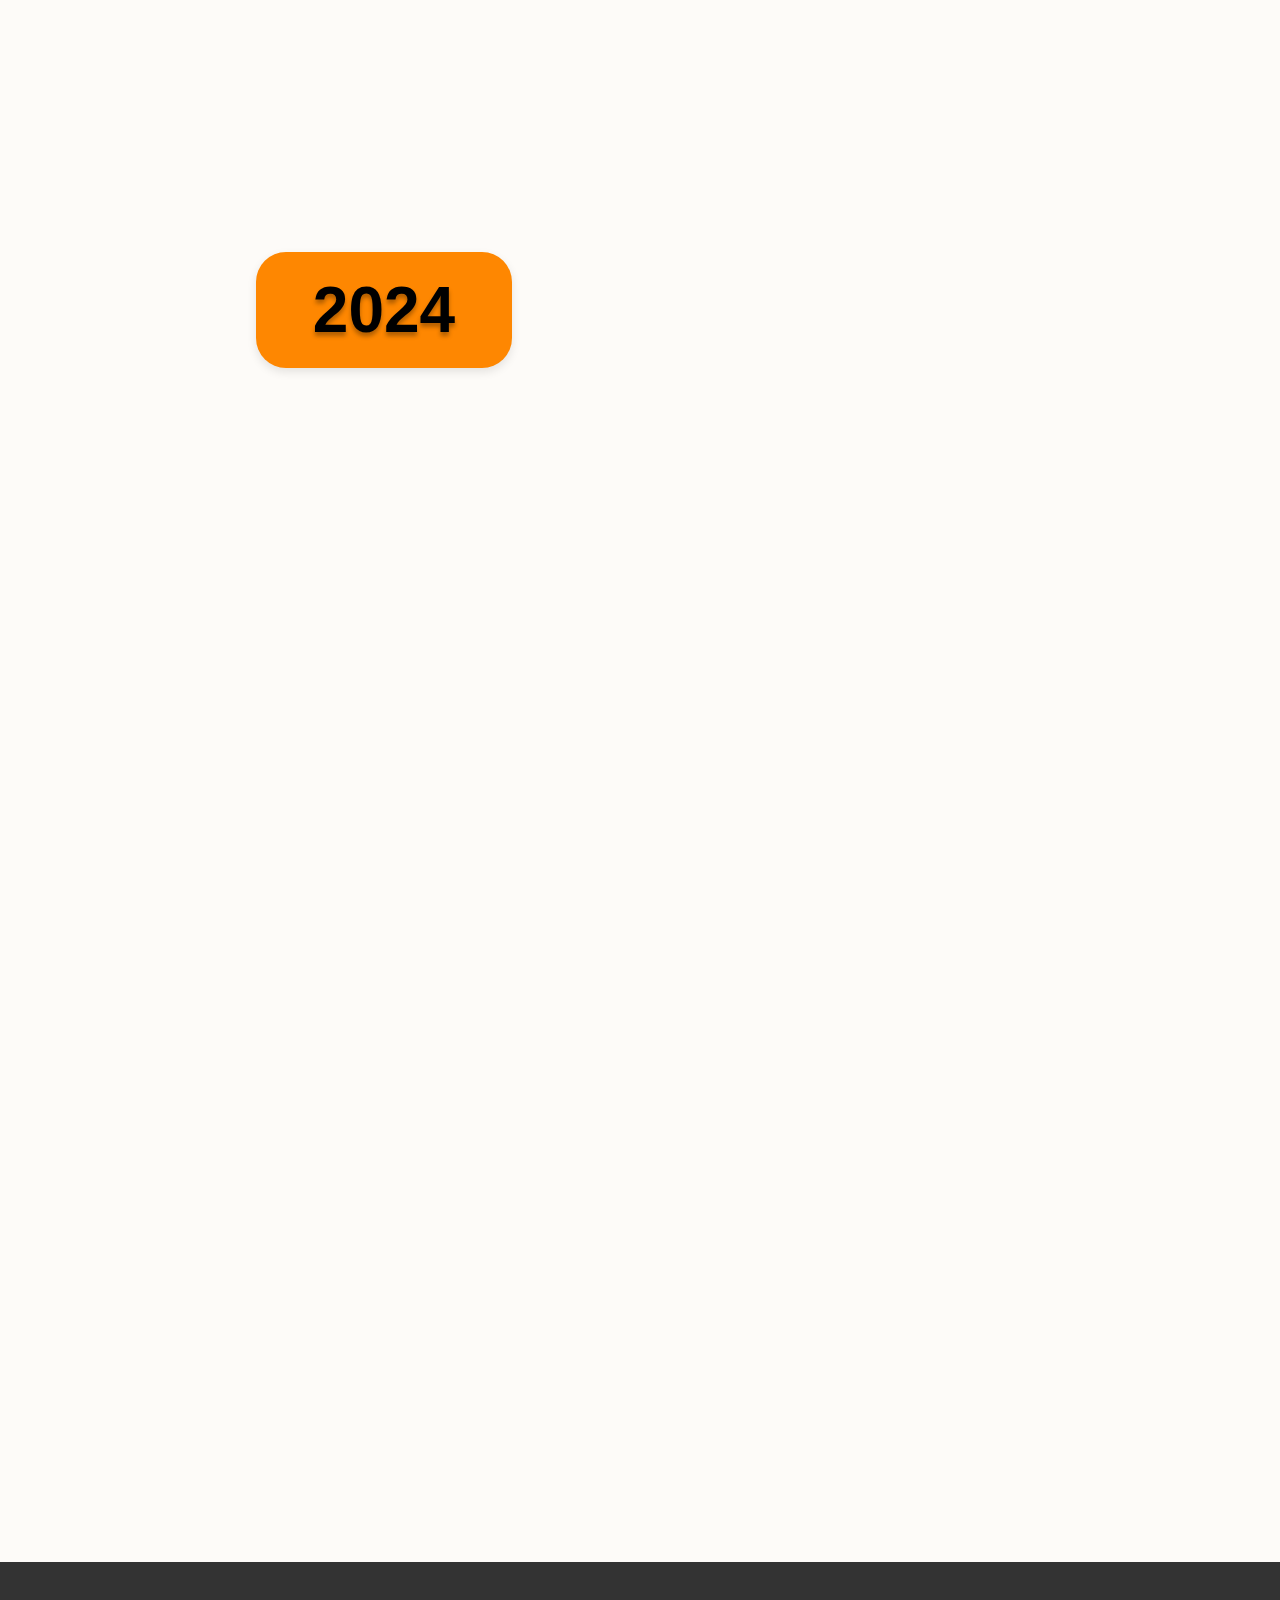
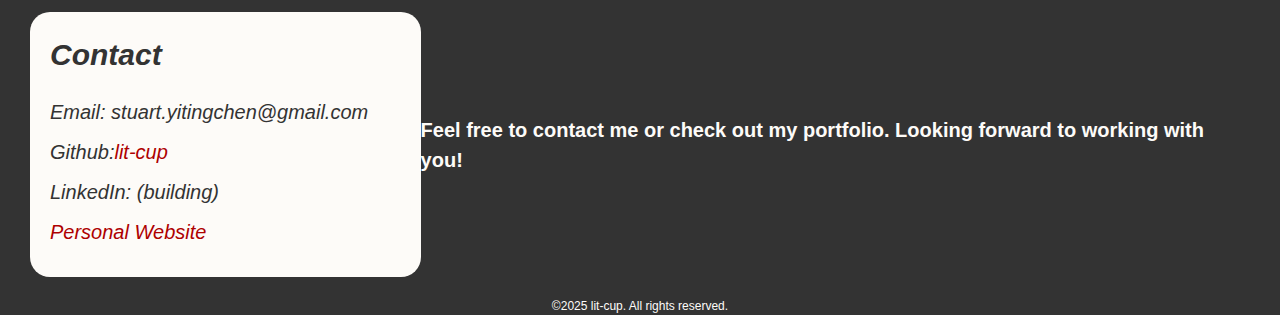
==== commit 582f7ab7: "Implement project filtering and enhance color system" ====
--- a/Practice5 portfolio website/index.html
+++ b/Practice5 portfolio website/index.html
@@ -1,38 +1,39 @@
 <!DOCTYPE html>
-<html lang="zh">
+<html lang="en">
 <head>
     <meta charset="UTF-8">
     <meta name="viewport" content="width=device-width, initial-scale=1.0">
-    <title>CYTlit-cup</title>
-    <link href="index.css?v=1.0.0" rel="stylesheet">
-    <link href="reponsive.css?v=1.0.0" rel="stylesheet">
-    <link rel="icon" href="./images/lit3.1 1.svg" type="image/svg+xml">
+    <meta name="description" content="Yi-Ting Chen's personal website, showcasing his learning journey and portfolio.">
+    <title>CYT's Portfolio | Font-end Developer</title>
+    <link href="index.css?v=1.2.0" rel="stylesheet">
+    <link href="reponsive.css?v=1.2.0" rel="stylesheet">
+    <link rel="icon" href="./images/personal-logo.svg" type="image/svg+xml">
 </head>
 <body>
     <header>
         <div class="guideline">
             <nav class="menu">
-                <ul class="nav-links">
-                    <li><a href="#about-me-option" class="about-me-selected-option" data-lang="About-me">關於我</a></li>
+                <div class="menu-nav-links">
+                    <p><a href="#about-me" class="about-me-selected-option" data-lang="About-me">關於我</a></p>
                     <ul class="menu-dropdown">
-                        <li><a class="active" href="#about-me" data-lang="About-me">關於我</a></li>
-                        <li><a href="#timeline" data-lang="Timeline">學習與經歷</a></li>
-                        <li><a href="#Project" data-lang="Projects">作品集</a></li>
+                        <li><a class="menu-dropdown-item active" href="#about-me" data-lang="About-me">關於我</a></li>
+                        <li><a class="menu-dropdown-item" href="#timeline" data-lang="Timeline">學習與經歷</a></li>
+                        <li><a class="menu-dropdown-item" href="#project" data-lang="Projects">作品集</a></li>
                     </ul>
-                </ul>
+                </div>
                 <div class="language-select">
                     <div class="language-option">
-                        <img src="./images/translate.svg" alt="translate-icon" loading="lazy">
+                        <img src="./images/light-theme/translate_light.svg" alt="translate-icon" loading="lazy">
                     </div>
                     <div class="languageOption-items">
                         <div data-lang="zh">
-                            <img src="./images/TW.svg" alt="TW-icon" loading="lazy">
+                            <img class="language-option-img" src="./images/light-theme/tw_light.svg" alt="TW-icon" loading="lazy">
                         </div>
                         <div data-lang="en">
-                            <img src="./images/EN.svg" alt="EN-icon" loading="lazy">
+                            <img class="language-option-img" src="./images/light-theme/en_light.svg" alt="EN-icon" loading="lazy">
                         </div>
                         <div data-lang="ja">
-                            <img src="./images/JP.svg" alt="JP-icon" loading="lazy">
+                            <img class="language-option-img" src="./images/light-theme/jp_light.svg" alt="JP-icon" loading="lazy">
                         </div>
                     </div>
                 </div>
@@ -41,7 +42,7 @@
     </header>
     <main>
         <section class="about-me" data-value="關於我" id="about-me">
-            <img src="./images/lit3.1 1.svg" alt="A emblem of Chen Yi Ting" class="flicker performance-optimized" height="300px" width="300px" loading="lazy">
+            <img src="./images/personal-logo.svg" alt="A emblem of Chen Yi Ting" class="info-image flicker performance-optimized" height="300px" width="300px" loading="lazy">
             <article>
                 <h1 data-lang="Myname">陳奕廷</h1>
                 <h1 data-lang="JobTitle">前端開發者</h1> 
@@ -58,7 +59,7 @@
                     <div class="timeline-skill-level">
                         <div class="skill">
                             <ul>
-                                <li>C/C++</li>
+                                <li class="skill-item">C/C++</li>
                             </ul>    
                             <div class="progress-bar">
                                 <div class="progress" data-width="60"></div>
@@ -66,7 +67,7 @@
                         </div>
                         <div class="skill">
                             <ul>
-                                <li>Java</li>
+                                <li class="skill-item">Java</li>
                             </ul>
                             <div class="progress-bar">
                                 <div class="progress" data-width="70"></div>
@@ -74,26 +75,26 @@
                         </div>
                         <div class="skill">
                             <ul>
-                                <li>HTML/CSS</li>
+                                <li class="skill-item">HTML/CSS</li>
                             </ul>
                             <div class="progress-bar">
                                 <div class="progress" data-width="30"></div>
                             </div>
                         </div>
                     </div>
-                    <div class="timeline-contnet">
-                        <div class="content">
-                            <li data-lang="L-CC">學習C、C++</li>
-                            <p data-lang="L-CC-Describe">掌握基本語法、資料結構。</p>
-                        </div>    
-                        <div class="content">
-                            <li data-lang="L-Java">學習Java</li>
-                            <p data-lang="L-Java-Describe">掌握物件導向設計。</p>
-                        </div>
-                        <div class="content">
-                            <li data-lang="L-HTMLCSS">學習HTML/CSS</li>    
-                            <p data-lang="L-HTMLCSS-Describe">掌握基本程式語法。</p>
-                        </div>
+                    <div class="timeline-content">
+                        <article class="timeline-content--describe">
+                            <h1 class="timeline-content--describe-item" data-lang="L-CC">學習C、C++</h1>
+                            <p class="timeline-content--describe-item" data-lang="L-CC-Describe">掌握基本語法、資料結構。</p>
+                        </article>    
+                        <article class="timeline-content--describe">
+                            <h1 class="timeline-content--describe-item" data-lang="L-Java">學習Java</h1>
+                            <p class="timeline-content--describe-item" data-lang="L-Java-Describe">掌握物件導向設計。</p>
+                        </article>
+                        <article class="timeline-content--describe">
+                            <h1 class="timeline-content--describe-item" data-lang="L-HTMLCSS">學習HTML/CSS</h1>    
+                            <p class="timeline-content--describe-item" data-lang="L-HTMLCSS-Describe">掌握基本程式語法。</p>
+                        </article>
                     </div>
                 </div>
             </div>
@@ -102,7 +103,7 @@
                     <div class="timeline-skill-level">
                         <div class="skill">
                             <ul>
-                                <li>Python</li>
+                                <li class="skill-item">Python</li>
                             </ul>
                             <div class="progress-bar">
                                 <div class="progress" data-width="80" ></div>
@@ -110,7 +111,7 @@
                         </div>
                         <div class="skill">
                             <ul>
-                                <li data-lang="Skill-linux">Linux環境</li>
+                                <li class="skill-item" data-lang="Skill-linux">Linux環境</li>
                             </ul>
                             <div class="progress-bar">
                                 <div class="progress" data-width="70"></div>
@@ -118,16 +119,16 @@
                         </div>
                     </div>
                     <div class="timeline-contnet">
-                        <div class="content">
-                            <li data-lang="L-PY">學習Python</li>
-                            <p data-lang="L-PY-Describe">掌握數據分析技巧</p>
-                        </div>
-                        <div class="content">
-                            <li data-lang="Collage-Side-Project">大學專題 - 智慧鐵捲門系統</li>
-                            <p data-lang="Collage-Side-Project-Describe">實作 Linux 開發環境。
+                        <article class="timeline-content--describe">
+                            <h1 class="timeline-content--describe-item" data-lang="L-PY">學習Python</h1>
+                            <p class="timeline-content--describe-item" data-lang="L-PY-Describe">掌握數據分析技巧</p>
+                        </article>
+                        <article class="timeline-content--describe">
+                            <h1 class="timeline-content--describe-item" data-lang="Collage-Side-Project">大學專題 - 智慧鐵捲門系統</h1>
+                            <p class="timeline-content--describe-item" data-lang="Collage-Side-Project-Describe">實作 Linux 開發環境。
                                 Android Studio 協作開發輔助APP。
                                 規劃設計MQTT通訊協定</p>
-                        </div>
+                        </article>
                     </div>
                 </div>
             </div>
@@ -136,7 +137,7 @@
                     <div class="timeline-skill-level">
                         <div class="skill">
                             <ul>
-                                <li>JavaScript</li>
+                                <li class="skill-item">JavaScript</li>
                             </ul>
                             <div class="progress-bar">
                                 <div class="progress" data-width="70"></div>
@@ -144,7 +145,7 @@
                         </div>
                         <div class="skill">
                             <ul>
-                                <li>ReactJS</li>
+                                <li class="skill-item">ReactJS</li>
                             </ul>
                             <div class="progress-bar">
                                 <div class="progress" data-width="30"></div>
@@ -152,66 +153,109 @@
                         </div>
                     </div>
                     <div class="timeline-contnet">
-                        <div class="content">
-                            <li data-lang="L-JS-React">學習JavaScript、ReactJS</li>
-                            <p data-lang="L-JS-React-Describe">基本語法以及案例</p>
-                        </div>
-                        <div class="content">
-                            <li data-lang="L-RWD">學習響應試網站設計</li>
-                            <p data-lang="L-RWD-Describe">建立自己的個人網站、部屬 Github Page</p>
-                        </div>
+                        <article class="timeline-content--describe">
+                            <h1 class="timeline-content--describe-item" data-lang="L-JS-React">學習JavaScript、ReactJS</h1>
+                            <p class="timeline-content--describe-item" data-lang="L-JS-React-Describe">基本語法以及案例</p>
+                        </article>
+                        <article class="timeline-content--describe">
+                            <h1 class="timeline-content--describe-item" data-lang="L-RWD">學習響應試網站設計</h1>
+                            <p class="timeline-content--describe-item" data-lang="L-RWD-Describe">建立自己的個人網站、部屬 Github Page</p>
+                        </article>
                     </div>
                 </div>
             </div>
         </section>
-        <section class="Project" data-value="作品集" id="Project">
-            <!-- TODO: handle multiple projects -->
-            <!-- TODO: add fliter function -->
-            <!--TODO: fix CSS-->
-            <!-- TODO: add project detail page -->
-            <article>
-                <figure>
-                    <p data-lang="Title">標題開頭</p>
-                    <figcaption data-lang="P-Name">專案名稱</figcaption>
-                    <time data-lang="ReleaseTime">時間</time>
-                </figure>
-            </article>
-            <article>
-                <figure>
-                    <p data-lang="Title">標題開頭</p>
-                    <figcaption data-lang="P-Name">專案名稱</figcaption>
-                    <time data-lang="ReleaseTime">時間</time>
-                </figure>
-            </article>
-            <article>
-                <figure>
-                    <p data-lang="Title">標題開頭</p>
-                    <figcaption data-lang="P-Name">專案名稱</figcaption>
-                    <time data-lang="ReleaseTime">時間</time>
-                </figure>
-            </article>
+        <section class="project" data-value="作品集" id="project">
+            <!-- Filter buttons -->
+            <div class="project-filter">
+                <button class="filter-btn active" data-filter="all" data-lang="Filter-All">全部</button>
+                <button class="filter-btn" data-filter="web" data-lang="Filter-Web">網頁開發</button>
+                <button class="filter-btn" data-filter="app" data-lang="Filter-App">應用程式</button>
+                <button class="filter-btn" data-filter="other" data-lang="Filter-Other">其他</button>
+            </div>
+            <!-- Project container -->
+            <div class="project-container">
+                <article class="project-item" data-category="web">
+                    <figure>
+                        <p data-lang="Title">標題開頭</p>
+                        <figcaption data-lang="P-Name">個人網站</figcaption>
+                        <time data-lang="ReleaseTime">2024</time>
+                        <div class="project-tags">
+                            <span class="tag">HTML</span>
+                            <span class="tag">CSS</span>
+                            <span class="tag">JavaScript</span>
+                        </div>
+                    </figure>
+                </article>
+                <article class="project-item" data-category="app">
+                    <figure>
+                        <p data-lang="Title">標題開頭</p>
+                        <figcaption data-lang="P-Name">智慧鐵捲門系統</figcaption>
+                        <time data-lang="ReleaseTime">2022</time>
+                        <div class="project-tags">
+                            <span class="tag">Android</span>
+                            <span class="tag">MQTT</span>
+                            <span class="tag">Linux</span>
+                        </div>
+                    </figure>
+                </article>
+                <article class="project-item" data-category="other">
+                    <figure>
+                        <p data-lang="Title">標題開頭</p>
+                        <figcaption data-lang="P-Name">數據分析專案</figcaption>
+                        <time data-lang="ReleaseTime">2023</time>
+                        <div class="project-tags">
+                            <span class="tag">Python</span>
+                            <span class="tag">Data Analysis</span>
+                        </div>
+                    </figure>
+                </article>
+                <article class="project-item" data-category="web">
+                    <figure>
+                        <p data-lang="Title">標題開頭</p>
+                        <figcaption data-lang="P-Name">響應式網頁設計</figcaption>
+                        <time data-lang="ReleaseTime">2023</time>
+                        <div class="project-tags">
+                            <span class="tag">HTML</span>
+                            <span class="tag">CSS</span>
+                            <span class="tag">RWD</span>
+                        </div>
+                    </figure>
+                </article>
+                <article class="project-item" data-category="app">
+                    <figure>
+                        <p data-lang="Title">標題開頭</p>
+                        <figcaption data-lang="P-Name">行動應用程式</figcaption>
+                        <time data-lang="ReleaseTime">2024</time>
+                        <div class="project-tags">
+                            <span class="tag">React Native</span>
+                            <span class="tag">JavaScript</span>
+                        </div>
+                    </figure>
+                </article>
+            </div>
         </section>
         <div class="footer-toggle">
-            <div class="theme-toggle" id="theme-toggle" tabindex="0" aria-label="ThemeSwitch" aria-pressed="false">
+            <div class="theme-toggle" id="theme-toggle" tabindex="0" aria-label="theme-toggle--themeswitch" aria-pressed="false">
                 <span aria-label="light-mode" class="icon sun-icon">☀️</span>
                 <span aria-label="dark-mode" class="icon moon-icon">🌙</span>
             </div>
             <div class="footer-backup">
-                <span aria-label="BackToTop" tabindex="0">🔝</span>
+                <span class="footer-backup--icon" aria-label="BackToTop" tabindex="0">🔝</span>
             </div>
         </div>
-        <footer>
+        <footer class="footer">
             <div class="footer-up">
                 <address class="footer-content">
-                    <h3 data-lang="Contact">聯繫方式</h3>
-                    <ul>
-                        <li>Email:  stuart.yitingchen@gmail.com</li>
-                        <li>Github:<a href="https://github.com/lit-cup" target="_blank" rel="noopener noreferrer">lit-cup</a></li>
-                        <li>LinkedIn:   (building)</li>
-                        <li><a href = "https://lit-cup.github.io" target="_blank" data-lang="Portfoliorel="noopener noreferrer">個人網站:   </a></li>
+                    <h1 class="footer-contact--title" data-lang="Contact">聯繫方式</h3>
+                    <ul class="footer-content--list">
+                        <li class="footer-content--list--item">Email:  stuart.yitingchen@gmail.com</li>
+                        <li class="footer-content--list--item">Github:<a href="https://github.com/lit-cup" target="_blank" rel="noopener noreferrer">lit-cup</a></li>
+                        <li class="footer-content--list--item">LinkedIn:   (building)</li>
+                        <li class="footer-content--list--item"><a href = "https://lit-cup.github.io" target="_blank" data-lang="Portfolio" rel="noopener noreferrer">個人網站:   </a></li>
                     </ul>
                 </address>
-                <h2 data-lang="footer">歡迎聯繫我或查看我的作品集，期待與您合作!!</h2>
+                <h2 class="footer-content--title" data-lang="footer">歡迎聯繫我或查看我的作品集，期待與您合作!!</h2>
             </div>
             <div class="copyright">
                 <p>©2025 lit-cup. All rights reserved.</p>
--- a/Practice5 portfolio website/index.css
+++ b/Practice5 portfolio website/index.css
@@ -1,621 +1,678 @@
 :root {
-    --color-primary: #FF5733;
-    --color-background: #FDFBF8;
-    --color-secondary: #F5F5F5;
-    --color-text: #333333;
-    --color-text-shadow: rgba(0, 0, 0, 0.3);
-    --timeline-2020: yellow;
-    --timeline-2022: #FE9F01;
-    --timeline-2024: #FE8701;
-    --opacity-bg: 0.45;
-    --opacity-shadow: 0.3;
-    --spacing-xs: 0.5rem;
-    --spacing-sm: 1rem;
-    --spacing-md: 1.5rem;
-    --spacing-lg: 2rem;
-    --font-size-sm: 0.675rem;
-    --font-size-base: 1rem;
-    --font-size-lg: 1.25rem;
-    --font-size-xl: 1.5rem;
-    --border-radius-sm: 10px;
-    --border-radius-md: 20px;
-    --border-radius-lg: 30px;
-    --color-project-bg: rgba(255, 87, 51, 0.1);
-    --color-project-article-bg: rgba(225, 87, 51, 0.3);
-    --animation-duration: 1s;
-    --animation-timing: ease-in-out;
-    --transform-3d: translate3d(0, 0, 0);
-    --gpu-acceleration: perspective(1000px);
+  --color-primary: #ae0000;
+  --color-primary-light: #d40000;
+  --color-primary-dark: #8b0000;
+  --color-primary-contrast: #ffffff;
+  --color-secondary: #f5f5f5;
+  --color-secondary-light: #ffffff;
+  --color-secondary-dark: #e0e0e0;
+  --color-accent: #ff4d4d;
+  --color-accent-light: #ff7373;
+  --color-accent-dark: #cc0000;
+  --color-background: #fdfbf8;
+  --color-background-alt: #f8f4f4;
+  --color-background-elevated: #ffffff;
+  --color-text: #333333;
+  --color-text-light: #666666;
+  --color-text-lighter: #999999;
+  --color-text-contrast: #ffffff;
+  --color-success: #2e7d32;
+  --color-warning: #ed6c02;
+  --color-error: #d32f2f;
+  --color-info: #0288d1;
+  --timeline-2020: #ffd700;
+  --timeline-2022: #fe9f01;
+  --timeline-2024: #fe8701;
+  --color-project-bg: rgba(255, 87, 51, 0.1);
+  --color-project-article-bg: rgba(225, 87, 51, 0.3);
+  --color-project-title: #8b0000;
+  --color-project-text: #333333;
+  --color-project-accent: #d40000;
+  --color-project-border: #ae0000;
+  --color-project-hover: rgba(174, 0, 0, 0.8);
+  --color-text-shadow: rgba(0, 0, 0, 0.3);
+  --color-shadow-light: rgba(0, 0, 0, 0.1);
+  --color-shadow-medium: rgba(0, 0, 0, 0.2);
+  --animation-duration: 1s;
+  --animation-timing: ease-in-out;
+  --transform-3d: translate3d(0, 0, 0);
 }
 [data-theme="dark"] {
-    --color-primary: #ff572d;
-    --color-background: #0c0706;
-    --color-secondary: #420606;
-    --color-text: #F5F5F5;
-    --color-text-shadow: rgba(255, 255, 255, 0.3);
-    --timeline-2020: #FFD700;
-    --timeline-2022: #ffa600;
-    --timeline-2024: #ff950a;
-    --color-project-bg: rgba(255, 127, 80, 0.2);
-    --color-project-article-bg: rgba(255, 127, 80, 0.4);
+  --color-primary: #ffe500;
+  --color-primary-light: #fff04d;
+  --color-primary-dark: #ccb700;
+  --color-primary-contrast: #000000;
+  --color-secondary: #420606;
+  --color-secondary-light: #631010;
+  --color-secondary-dark: #2d0404;
+  --color-accent: #ffb800;
+  --color-accent-light: #ffc933;
+  --color-accent-dark: #cc9200;
+  --color-background: #0c0706;
+  --color-background-alt: #1a1311;
+  --color-background-elevated: #241b19;
+  --color-text: #f5f5f5;
+  --color-text-light: #cccccc;
+  --color-text-lighter: #999999;
+  --color-text-contrast: #000000;
+  --color-success: #4caf50;
+  --color-warning: #ffa726;
+  --color-error: #ef5350;
+  --color-info: #29b6f6;
+  --timeline-2020: #ffd700;
+  --timeline-2022: #ffa600;
+  --timeline-2024: #ff950a;
+  --color-project-bg: rgba(255, 127, 80, 0.2);
+  --color-project-article-bg: rgba(255, 127, 80, 0.4);
+  --color-project-title: #ffe500;
+  --color-project-text: #f5f5f5;
+  --color-project-accent: #fff04d;
+  --color-project-border: #ffd700;
+  --color-project-hover: rgba(255, 229, 0, 0.8);
+  --color-text-shadow: rgba(255, 255, 255, 0.3);
+  --color-shadow-light: rgba(255, 255, 255, 0.1);
+  --color-shadow-medium: rgba(255, 255, 255, 0.2);
 }
 @keyframes fadeIn {
-    from { opacity: 0; }
-    to { opacity: 1; }
-}
-@keyframes bounce {
-    0%, 100% { transform: translateY(0); }
-    50% { transform: translateY(-20px); }
-}
-@keyframes slideInFromLeft {
-    0% { transform: translateX(-100%); opacity: 0; }
-    100% { transform: translateX(0); opacity: 1; }
-}
-
+  from {
+    opacity: 0;
+  }
+  to {
+    opacity: 1;
+  }
+}
 @keyframes slideInFromRight {
-    0% { transform: translateX(100%); opacity: 0; }
-    100% { transform: translateX(0); opacity: 1; }
-}
-
-@keyframes slideInFromTop {
-    0% { transform: translateY(-100%); opacity: 0; }
-    100% { transform: translateY(0); opacity: 1; }
-}
-
-@keyframes slideInFromBottom {
-    0% { transform: translateY(100%); opacity: 0; }
-    100% { transform: translateY(0); opacity: 1; }
-}
-
-@keyframes rotate {
-    0% { transform: rotate(0deg); }
-    100% { transform: rotate(360deg); }
-}
-
-@keyframes pulse {
-    0% { transform: scale(1); }
-    50% { transform: scale(1.05); }
-    100% { transform: scale(1); }
-}
-
-@keyframes shimmer {
-    0% { background-position: -100% 0; }
-    100% { background-position: 100% 0; }
-}
-
-.flex-center {
-    display: flex;
-    justify-content: center;
-    align-items: center;
-}
-
-*, *::before, *::after {
-    margin: 0;
-    padding: 0;
-    box-sizing: border-box;
-    list-style: none;
-}
-
-html {
-    font-size: clamp(10px, 5vw, 16px);
-    scroll-behavior: smooth;
-}
-
-body {
-    background-color: var(--color-background);
-    font-family: "Poppins", "Roboto", sans-serif;
-    line-height: 1.5;
-    -webkit-font-smoothing: antialiased;
-    margin: 0;
-    height: 150vh;
-    max-height: 950px;
-}
-
-main {
-    width: 100vw;
-    max-width: 1920px;
-}
-
-header::before {
-    content: "";
-    position: absolute;
-    width: 100%;
-    height: 20%;
-    z-index: -1;
-    background: radial-gradient(ellipse at bottom, var(--color-background) 70%, var(--color-primary) 300%);
-}
-
-.guideline {
-    position: fixed;
-    display: flex;
-    justify-content: center;
-    align-items: center;
-    top: 0;
-    left: 0;
-    width: 100%;
-    z-index: 1000;
-    animation: slideInFromTop 1s ease-in-out;
-}
-
-.menu .about-me-selected-option{
-    display: none;
-}
-.menu{
-    display: flex;
-    justify-content: center;
-    align-items: center;
-    width: 100%;
-}
-.menu .nav-links .menu-dropdown {
-    display: flex;
-    justify-content: center;
-    align-items: center;
-    margin: 20px;
-    padding: 20px;
-    list-style: none;
-    border-radius: 200px;
-    backdrop-filter: blur(5px);
-}
-
-.menu li a{
-    list-style: none;
-    margin: 15px 40px;
-}
-
-.menu li a{
-    position: relative;
-    font-size: clamp(20px, 5vw, 25px);
-    font-weight: 900;
-    text-decoration: none;
-    text-align: center;
-    color: var(--color-primary);
-    text-shadow: 0px 4px 10px var(--color-text-shadow);
-}
-
-.menu li a::after {
-    content: '';
-    position: absolute;
-    width: 100%;
-    height: 15%;
-    transform: scaleX(0);
-    bottom: -5px;
-    left: 0;
-    border-radius: 20px;
-    background-color: var(--color-primary);
-}
-
-.menu li a.active::after,
-.menu li a:hover::after {
-    transform: scaleX(0.5);
-    transform-origin: center;
-}
-
-.language-select {
-    cursor: pointer;
-}
-.language-option{
-    margin: 10px;
-}
-.language-option img {
-    display: block;
-    width: 100%;
-    height: 100%;
-}
-
-.language-select .languageOption-items {
-    display: none;
-    width: 100%;
-    height: 0;
-    box-shadow: 0 5px 0px var(--color-text);
-}
-.language-select .languageOption-items div {
-    cursor: pointer;
-    display: flex;
-    justify-content: center;
-    align-items: center;
-    height: 25px;
-    z-index: 1000;
-}
-
-.language-select .languageOption-items div:hover {
-    background-color: var(--color-text);
-    border-radius: 5px;
-}
-
-.language-select .languageOption-items div img {
-    height: 10px;
-}
-
-.language-select.open .languageOption-items {
-    display: block;
-}
-.about-me {
-    display: flex;
-    flex-direction: row;
-    justify-content: space-evenly;
-    align-items: center;
-    height: 100%;
-}
-
-.about-me img {
-    width: 50%;
-    height: auto;
-    animation: flicker var(--animation-duration) infinite var(--animation-timing);
-    transform: var(--transform-3d);
-    will-change: transform, opacity;
-}
-
-@keyframes flicker {
-    0%, 100% {
-        opacity: 1;
-        transform: var(--transform-3d) scale(1);
-    }
-    50% {
-        opacity: 0.5;
-        transform: var(--transform-3d) scale(1.05);
-    }
-    75% {
-        opacity: 0.75;
-        transform: var(--transform-3d) scale(0.95);
-    }
-}
-
-.about-me article {
-    width: 45%;
-    height: auto;
-    animation: fadeIn 2s ease-in-out;
-}
-
-.about-me article h1 {
-    display: flex;
-    flex-direction: column;
-    margin: auto;
-}
-
-.about-me h1 {
-    font-size: clamp(20px, 5vw, 40px); 
-    color: var(--color-primary);
-}
-
-.about-me strong {
-    color: var(--color-primary);
-}
-
-.about-me p {
-    width: 50%;
-    border: 2px dashed var(--color-primary);
-    color: var(--color-text);
-    margin: 10px 0;
-    padding: 10px;
-    border-radius: 10px;
-}
-
-.timeline-2020, 
-.timeline-2022, 
-.timeline-2024 {
-    display: flex;
-    flex-direction: column;
-    justify-content: center;
-    align-items: baseline;
-    height: 100%;
-    width: 100vw;
-    max-width: 1920px;
-    margin: 0;
-}
-.timeline-item {
-    display: grid;
-    margin-top: 40px;
-    height: 450px;
-    width: fit-content;
-    grid-template-columns: 300px 650px;
-    align-items: start;
+  0% {
+    transform: translateX(100%);
     opacity: 0;
-    transform: translateY(50px);
-    transition: opacity 1s ease, transform 1s ease;
-}
-
-.timeline-item.visible {
-    opacity: 1;
-    transform: translateY(0);
-}
-
-.timeline-2020::before, 
-.timeline-2022::before, 
-.timeline-2024::before {
-    display: absolute;
-    width: 20%;
-    height: 80%;
-    margin: 0 0 0 20%;
-    padding: 10px;
-    font-size: clamp(50px, 5vw, 70px); 
-    font-weight: 900;
-    text-align: center;
-    text-shadow: 0px 4px 4px var(--color-text-shadow);
-    border-radius: 30px;
-    box-shadow: 0 4px 10px rgba(0, 0, 0, 0.1);
-    animation: slideInFromBottom 0.8s ease-in-out;
-}
-
-.timeline-2020::before{
-    content: "2020";
-    background-color: var(--timeline-2020);
-}
-
-.timeline-2022::before{
-    content: "2022";
-    background-color: var(--timeline-2022);
-}
-
-.timeline-2024::before{
-    content: "2024";
-    background-color: var(--timeline-2024);
-}
-
-.timeline-2020 .timeline-contnet .content {
-    background-color: var(--timeline-2020);
-}
-
-.timeline-2022 .timeline-contnet .content {
-    background-color: var(--timeline-2022);
-}
-
-.timeline-2024 .timeline-contnet .content {
-    background-color: var(--timeline-2024);
-}
-
-.timeline-contnet .content {
-    margin: 0 10px 15px 0;
-    padding: 25px;
-    list-style-type: none;
-    border-radius: 50px;
-    transform: translateX(50px);
-    opacity: 0;
-    transition: all 0.5s ease-out;
-}
-
-.timeline-contnet .content.visible {
+  }
+  100% {
     transform: translateX(0);
     opacity: 1;
-}
-
-.content li {
-    margin-bottom: 10px;
-    font-weight: 900;
-    font-size: clamp(10px, 5vw, 20px);
-}
-
+  }
+}
+@keyframes slideInFromTop {
+  0% {
+    transform: translateY(-100%);
+    opacity: 0;
+  }
+  100% {
+    transform: translateY(0);
+    opacity: 1;
+  }
+}
+@keyframes slideInFromBottom {
+  0% {
+    transform: translateY(100%);
+    opacity: 0;
+  }
+  100% {
+    transform: translateY(0);
+    opacity: 1;
+  }
+}
+@keyframes pulse {
+  0% {
+    transform: scale(1);
+  }
+  50% {
+    transform: scale(1.05);
+  }
+  100% {
+    transform: scale(1);
+  }
+}
+.flex-center {
+  display: flex;
+  justify-content: center;
+  align-items: center;
+}
+*,::after,::before {
+  margin: 0;
+  padding: 0;
+  box-sizing: border-box;
+  list-style: none;
+}
+html {
+  font-size: clamp(10px, 5vw, 16px);
+  scroll-behavior: smooth;
+}
+body {
+  background-color: var(--color-background);
+  font-family: Poppins, Roboto, sans-serif;
+  line-height: 1.5;
+  -webkit-font-smoothing: antialiased;
+  margin: 0;
+  height: 150vh;
+  max-height: 950px;
+}
+main {
+  width: 100%;
+}
+header::before {
+  content: "";
+  position: absolute;
+  width: 100%;
+  height: 20%;
+  z-index: -1;
+  background: radial-gradient(
+    ellipse at bottom,
+    var(--color-background) 70%,
+    var(--color-primary) 300%
+  );
+}
+.guideline {
+  position: fixed;
+  display: flex;
+  justify-content: center;
+  align-items: center;
+  top: 0;
+  left: 0;
+  width: 100%;
+  z-index: 1000;
+  animation: slideInFromTop 1s ease-in-out;
+}
+.about-me-selected-option {
+  display: none;
+  font-size: clamp(20px, 5vw, 25px);
+  font-weight: 900;
+  text-decoration: none;
+  text-align: center;
+  color: var(--color-primary);
+  text-shadow: 0 4px 10px var(--color-text-shadow);
+}
+.menu {
+  display: flex;
+  justify-content: center;
+  align-items: center;
+  width: 100%;
+}
+.menu-dropdown {
+  display: flex;
+  justify-content: center;
+  align-items: center;
+  margin: 20px;
+  padding: 20px;
+  list-style: none;
+  border-radius: 200px;
+  backdrop-filter: blur(5px);
+}
+.menu-dropdown-item {
+  list-style: none;
+  margin: 15px 40px;
+}
+.menu-dropdown-item {
+  position: relative;
+  font-size: clamp(20px, 5vw, 25px);
+  font-weight: 900;
+  text-decoration: none;
+  text-align: center;
+  color: var(--color-primary);
+  text-shadow: 0 4px 10px var(--color-text-shadow);
+}
+.menu-dropdown-item::after {
+  content: "";
+  position: absolute;
+  width: 100%;
+  height: 15%;
+  transform: scaleX(0);
+  bottom: -5px;
+  left: 0;
+  border-radius: 20px;
+  background-color: var(--color-primary);
+}
+.menu-dropdown-item.active::after,
+.menu-dropdown-item:hover::after {
+  transform: scaleX(0.5);
+  transform-origin: center;
+}
+.language-select {
+  cursor: pointer;
+}
+.language-option {
+  margin: 10px;
+  width: 50px;
+  height: 50px;
+}
+.language-option img {
+  display: block;
+  width: 100%;
+  height: 100%;
+}
+.languageOption-items {
+  display: none;
+  width: 100%;
+  height: 0;
+  box-shadow: 0 5px 0 var(--color-text);
+}
+.languageOption-items div {
+  cursor: pointer;
+  display: flex;
+  justify-content: center;
+  align-items: center;
+  height: 25px;
+  z-index: 1000;
+}
+.languageOption-items div:hover {
+  background-color: var(--color-text);
+  border-radius: 5px;
+}
+.language-option-img {
+  height: 10px;
+}
+.language-select.open .languageOption-items {
+  display: block;
+  align-items: center;
+}
+.about-me {
+  display: flex;
+  flex-direction: row;
+  justify-content: space-evenly;
+  align-items: center;
+  height: 100%;
+}
+.info-image {
+  width: 50%;
+  height: auto;
+  animation: flicker var(--animation-duration) infinite var(--animation-timing);
+  transform: var(--transform-3d);
+  will-change: transform, opacity;
+}
+@keyframes flicker {
+  0%,
+  100% {
+    opacity: 1;
+    transform: var(--transform-3d) scale(1);
+  }
+  50% {
+    opacity: 0.5;
+    transform: var(--transform-3d) scale(1.05);
+  }
+  75% {
+    opacity: 0.75;
+    transform: var(--transform-3d) scale(0.95);
+  }
+}
+.about-me article {
+  width: 45%;
+  height: auto;
+  animation: fadeIn 2s ease-in-out;
+}
+.about-me article h1 {
+  display: flex;
+  flex-direction: column;
+  margin: auto;
+}
+.about-me h1 {
+  font-size: clamp(20px, 5vw, 40px);
+  color: var(--color-primary);
+}
+.about-me strong {
+  color: var(--color-primary);
+}
+.about-me p {
+  width: 50%;
+  border: 2px dashed var(--color-primary);
+  color: var(--color-text);
+  margin: 10px 0;
+  padding: 10px;
+  border-radius: 10px;
+}
+.timeline-2020,
+.timeline-2022,
+.timeline-2024 {
+  display: flex;
+  flex-direction: column;
+  justify-content: center;
+  align-items: baseline;
+  height: 100%;
+  width: 100%;
+  margin: 0;
+}
+.timeline-item {
+  display: grid;
+  margin-top: 40px;
+  height: 450px;
+  width: fit-content;
+  grid-template-columns: 300px 650px;
+  align-items: start;
+  opacity: 0;
+  transform: translateY(50px);
+  transition:
+    opacity 1s ease,
+    transform 1s ease;
+}
+.timeline-item.visible {
+  opacity: 1;
+  transform: translateY(0);
+}
+.timeline-2020::before,
+.timeline-2022::before,
+.timeline-2024::before {
+  display: absolute;
+  width: 20%;
+  height: 80%;
+  margin: 0 0 0 20%;
+  padding: 10px;
+  font-size: clamp(50px, 5vw, 70px);
+  font-weight: 900;
+  text-align: center;
+  text-shadow: 0 4px 4px var(--color-text-shadow);
+  border-radius: 30px;
+  box-shadow: 0 4px 10px rgba(0, 0, 0, 0.1);
+  animation: slideInFromBottom 0.8s ease-in-out;
+}
+.timeline-2020::before {
+  content: "2020";
+  background-color: var(--timeline-2020);
+}
+.timeline-2022::before {
+  content: "2022";
+  background-color: var(--timeline-2022);
+}
+.timeline-2024::before {
+  content: "2024";
+  background-color: var(--timeline-2024);
+}
+.timeline-2020 .timeline-content--describe {
+  background-color: var(--timeline-2020);
+}
+.timeline-2022 .timeline-content--describe {
+  background-color: var(--timeline-2022);
+}
+.timeline-2024 .timeline-content--describe {
+  background-color: var(--timeline-2024);
+}
+.timeline-content--describe {
+  margin: 0 10px 15px 0;
+  padding: 25px;
+  list-style-type: none;
+  border-radius: 50px;
+  transform: translateX(50px);
+  opacity: 0;
+  transition: all 0.5s ease-out;
+}
+.timeline-content--describe.visible {
+  transform: translateX(0);
+  opacity: 1;
+}
+.timeline-content--describe-item {
+  margin-bottom: 10px;
+  font-weight: 900;
+  font-size: clamp(10px, 5vw, 20px);
+}
 .skill {
-    margin-bottom: 15px;
-}
-
-.skill li {
-    list-style-type: none;
-    font-size: clamp(10px, 5vw, 20px);
-}
-
+  margin-bottom: 15px;
+}
+.skill-item {
+  list-style-type: none;
+  font-size: clamp(10px, 5vw, 20px);
+}
 .progress-bar {
-    background-color: var(--color-text);
-    border-radius: 10px;
-    overflow: hidden;
-    margin-top: 5px;
-}
-
+  background-color: var(--color-text);
+  border-radius: 10px;
+  overflow: hidden;
+  margin-top: 5px;
+}
 .progress {
-    height: 10px;
-    background-color: var(--color-background);
-    border-radius: 10px;
-    animation: width 3s ease-in-out;
+  height: 10px;
+  background-color: var(--color-background);
+  border-radius: 10px;
+  animation: width 3s ease-in-out;
+  width: 0;
+  transition: width 1.5s ease-in-out;
+}
+@keyframes width {
+  0% {
     width: 0;
-    transition: width 1.5s ease-in-out;
-}
-@keyframes width {
-    0% {
-        width: 0;
-    }
-}
-.timeline-2020 .timeline-item .timeline-skill-level,
-.timeline-2022 .timeline-item .timeline-skill-level,
-.timeline-2024 .timeline-item .timeline-skill-level {
-    padding: 30px;
-    border-radius: 30px;
-    width: 70%;
-}
-
-.timeline-2020 .timeline-item .timeline-skill-level {
-    background-color: var(--timeline-2020);
-}
-
-.timeline-2022 .timeline-item .timeline-skill-level {
-    background-color: var(--timeline-2022);
-}
-
-.timeline-2024 .timeline-item .timeline-skill-level {
-    background-color: var(--timeline-2024);
-}
-
-.Project {
-    display: flex;
-    flex-direction: row;
-    align-items: center;
-    justify-content: center;
-    margin: 40px;
-    height: 600px;
-    width: 95%;
-    z-index: -1;
-    color: var(--color-text);
-    background: var(--color-project-bg);
-    border-radius: 50px;
-    box-shadow: 0 4px 10px rgba(0, 0, 0, 0.1);
-    opacity: 0;
-    transform: translateY(50px);
-    transition: opacity 0.8s ease, transform 0.8s ease;
-}
-
-.Project.visible {
-    opacity: 1;
-    transform: translateY(0);
-}
-
-.Project article {
-    display: flex;
-    flex-direction: column;
-    background-color: var(--color-project-article-bg);
-    text-shadow: 0px 4px 4px var(--color-text-shadow);
-    width: 80%;
-    height: 50%;
-    padding: 30px;
-    margin: 70px;
-    border-radius: 30px;
-    transform: scale(0.9);
-    transition: transform 0.3s ease;
-}
-
-.Project article:hover {
-    transform: scale(1);
-    box-shadow: 0 8px 20px rgba(0, 0, 0, 0.2);
-}
-
-.Project h3 {
-    margin: 0;
-    animation: fadeIn 1s ease-in-out;
-}
-
-.Project p {
-    font-size: 40px;
-    margin: 0;
-    animation: fadeIn 1.5s ease-in-out;
-}
-
-footer {
-    display: flex;
-    flex-direction: column;
-    background-color: var(--color-text);
-    color: var(--color-background);
-    padding: 30px 30px 0;
-}
-
+  }
+}
+.timeline-2020 .timeline-skill-level,
+.timeline-2022 .timeline-skill-level,
+.timeline-2024 .timeline-skill-level {
+  padding: 30px;
+  border-radius: 30px;
+  width: 70%;
+}
+.timeline-2020 .timeline-skill-level {
+  background-color: var(--timeline-2020);
+}
+.timeline-2022 .timeline-skill-level {
+  background-color: var(--timeline-2022);
+}
+.timeline-2024 .timeline-skill-level {
+  background-color: var(--timeline-2024);
+}
+.project {
+  display: flex;
+  flex-direction: column;
+  align-items: center;
+  margin: 50px;
+  min-height: 600px;
+  z-index: -1;
+  background: var(--color-project-bg);
+  border-radius: 50px;
+  box-shadow: 0 4px 10px rgba(0, 0, 0, 0.1);
+  opacity: 0;
+  transform: translateY(50px);
+  transition:
+    opacity 0.8s ease,
+    transform 0.8s ease;
+  padding: 40px 0;
+}
+.project.visible {
+  opacity: 1;
+  transform: translateY(0);
+}
+.project-filter {
+  display: flex;
+  justify-content: center;
+  margin-bottom: 30px;
+  flex-wrap: wrap;
+  gap: 10px;
+}
+.filter-btn {
+  background-color: var(--color-background);
+  color: var(--color-text);
+  border: 2px solid var(--color-text);
+  border-radius: 20px;
+  padding: 8px 16px;
+  font-size: 16px;
+  cursor: pointer;
+  transition: all 0.3s ease;
+}
+.filter-btn:hover {
+  background-color: var(--color-text);
+  color: var(--color-background);
+}
+.filter-btn.active {
+  background-color: var(--color-text);
+  color: var(--color-background);
+}
+.project-container {
+  display: grid;
+  grid-template-columns: repeat(auto-fill, minmax(300px, 1fr));
+  gap: 30px;
+  width: 90%;
+  max-width: 1200px;
+}
+.project-item {
+  display: flex;
+  flex-direction: column;
+  background-color: var(--color-project-article-bg);
+  text-shadow: 0 4px 4px var(--color-text-shadow);
+  padding: 20px;
+  border-radius: 20px;
+  transform: scale(0.95);
+  transition: transform 0.3s ease;
+  height: 100%;
+}
+.project-item.hidden {
+  display: none;
+}
+.project-item:hover {
+  transform: scale(1);
+  box-shadow: 0 8px 20px rgba(0, 0, 0, 0.2);
+}
+.project-item figure {
+  display: flex;
+  flex-direction: column;
+  height: 100%;
+}
+.project h3 {
+  margin: 0;
+  animation: fadeIn 1s ease-in-out;
+}
+.project p {
+  font-size: 28px;
+  margin: 0 0 10px 0;
+  color: var(--color-project-title);
+  animation: fadeIn 1.5s ease-in-out;
+}
+.project figcaption {
+  font-size: 22px;
+  font-weight: 700;
+  color: var(--color-project-text);
+  margin: 10px 0;
+}
+.project time {
+  font-size: 16px;
+  color: var(--color-project-text);
+  margin-bottom: 15px;
+}
+.project-tags {
+  display: flex;
+  flex-wrap: wrap;
+  gap: 8px;
+  margin-top: auto;
+}
+.tag {
+  background-color: var(--color-text);
+  color: var(--color-background);
+  padding: 4px 10px;
+  border-radius: 12px;
+  font-size: 14px;
+}
+.footer {
+  display: flex;
+  flex-direction: column;
+  background-color: var(--color-text);
+  color: var(--color-background);
+  padding: 30px 30px 0;
+}
 .footer-up {
-    display: flex;
-    flex-direction: row;
-    align-items: center;
-    justify-content: space-around;
-    margin: 20px 20px 20px 0;
-}
-
-address {
-    display: flex;
-    flex-direction: column;
-    width: 400px;
-    padding: 20px;
-    background-color: var(--color-background);
-    color: var(--color-text);
-    border-radius: 20px;
-}
-
-.footer-content ul {
-    list-style: none;
-    padding: 0;
-}
-
-.footer-content li {
-    margin-bottom: 10px;
-    font-size: clamp(15px, 5vw, 20px); 
-}
-
-.footer-content a {
-    text-decoration: none;
-    color: var(--color-primary);
-}
-
-.footer-content h3 {
-    text-align: left;
-    font-size: 30px;
-    margin: 0 0 20px 0;
-}
-.footer-content h2{
-    font-size: clamp(15px, 5vw, 20px); 
-}
-.footer-backup{
-    display: flex;
-    flex-direction: column;
-    align-items: end;
-    justify-content: center;
-    text-align: center;
-    height: 100px;
-}
-.footer-toggle{
-    display: flex;
-    flex-direction: row;
-    align-items: center;
-    justify-content: end;
-    width: 100%;
-    opacity: 0;
-    transform: translateX(100%);
-    transition: opacity 0.8s ease, transform 0.8s ease;
-    position: fixed;
-    bottom: 0;
-    right: 0;
-    z-index: 100;
-    pointer-events: none;
-    will-change: opacity, transform;
-}
-
+  display: flex;
+  flex-direction: row;
+  align-items: center;
+  justify-content: space-around;
+  margin: 20px 20px 20px 0;
+}
+.footer-content {
+  display: flex;
+  flex-direction: column;
+  width: 400px;
+  padding: 20px;
+  background-color: var(--color-background);
+  color: var(--color-text);
+  border-radius: 20px;
+}
+.footer-content--list {
+  list-style: none;
+  padding: 0;
+}
+.footer-content--list li {
+  margin-bottom: 10px;
+  font-size: clamp(15px, 5vw, 20px);
+}
+.footer-content--list--item a {
+  text-decoration: none;
+  color: var(--color-primary);
+}
+.footer-contact--title {
+  text-align: left;
+  font-size: 30px;
+  margin: 0 0 20px 0;
+}
+.footer-content--title {
+  font-size: clamp(15px, 5vw, 20px);
+}
+.footer-backup {
+  display: flex;
+  flex-direction: column;
+  align-items: end;
+  justify-content: center;
+  text-align: center;
+  height: 100px;
+}
+.footer-toggle {
+  display: flex;
+  flex-direction: row;
+  align-items: center;
+  justify-content: end;
+  width: 90%;
+  opacity: 0;
+  transform: translateX(100%);
+  transition:
+    opacity 0.8s ease,
+    transform 0.8s ease;
+  position: fixed;
+  bottom: 0;
+  right: 0;
+  z-index: 100;
+  pointer-events: none;
+  will-change: opacity, transform;
+}
 .footer-toggle.visible {
-    opacity: 1;
-    transform: translateX(0);
-    animation: slideInFromRight 0.8s ease-in-out;
-    pointer-events: auto;
-}
-
-.footer-backup span{
-    margin: 0 10px 0 10px;
-    font-size: 30px;
-    font-weight: 900;
-    width: 50px;
-    height: 50px;
-    cursor: pointer;
-    border-radius: 50%;
-    background-color: var(--color-background);
-    border: 2px dashed var(--color-primary);
-    box-shadow: 0 2px 5px var(--color-text-shadow);
-}
-.footer-backup span:hover{
-    transform: scale(1.1);
+  opacity: 1;
+  transform: translateX(0);
+  animation: slideInFromRight 0.8s ease-in-out;
+  pointer-events: auto;
+}
+.footer-backup--icon {
+  margin: 0 10px 0 10px;
+  font-size: 30px;
+  font-weight: 900;
+  width: 50px;
+  height: 50px;
+  cursor: pointer;
+  border-radius: 50%;
+  background-color: var(--color-background);
+  border: 2px dashed var(--color-primary);
+  box-shadow: 0 2px 5px var(--color-text-shadow);
+}
+.footer-backup--icon:hover {
+  transform: scale(1.1);
 }
 .theme-toggle {
-    cursor: pointer;
-    width: 50px;
-    height: 50px;
-    display: flex;
-    justify-content: center;
-    align-items: center;
-    background-color: var(--color-background);
-    border: 2px dashed var(--color-primary);
-    border-radius: 50%;
-    box-shadow: 0 1px 2px var(--color-text-shadow);
-    transition: transform 0.3s ease;
-    animation: pulse 3s infinite ease-in-out;
-}
-
+  cursor: pointer;
+  width: 50px;
+  height: 50px;
+  display: flex;
+  justify-content: center;
+  align-items: center;
+  background-color: var(--color-background);
+  border: 2px dashed var(--color-primary);
+  border-radius: 50%;
+  box-shadow: 0 1px 2px var(--color-text-shadow);
+  transition: transform 0.3s ease;
+  animation: pulse 3s infinite ease-in-out;
+}
 .theme-toggle:hover {
-    transform: scale(1.1);
-}
-
+  transform: scale(1.1);
+}
 .theme-toggle .icon {
-    font-size: 1.2rem;
-    color: var(--color-text);
-}
-
+  font-size: 1.2rem;
+  color: var(--color-text);
+}
 .theme-toggle .moon-icon,
 [data-theme="dark"] .theme-toggle .sun-icon {
-    display: none;
-}
-
+  display: none;
+}
 .theme-toggle .sun-icon,
 [data-theme="dark"] .theme-toggle .moon-icon {
-    display: block;
+  display: block;
 }
 .copyright {
-    font-size: clamp(6px, 5vw, 12px);
-    text-align: center;
-}
+  font-size: clamp(6px, 5vw, 12px);
+  text-align: center;
+}
--- a/Practice5 portfolio website/reponsive.css
+++ b/Practice5 portfolio website/reponsive.css
@@ -1,295 +1,419 @@
 @media (min-width: 600px) and (max-width: 1024px) {
-    .menu{
-        justify-content: space-around;
-        width: 100%;
+  .menu {
+    justify-content: space-between;
+    width: 100%;
+  }
+  .menu-dropdown-item {
+    text-align: start;
+    margin-left: 20px;
+  }
+  .about-me-selected-option {
+    display: block;
+    cursor: pointer;
+    width: fit-content;
+    margin-left: 20px;
+  }
+  .about-me-selected-option::after {
+    display: none;
+  }
+  .menu-dropdown {
+    display: none;
+    position: absolute;
+  }
+  .menu-dropdown.active {
+    display: block;
+    width: 500px;
+    margin: 0;
+    padding: 0;
+    background: 0;
+    backdrop-filter: blur(0px);
+  }
+  .language-select {
+    display: flex;
+    flex-direction: column;
+    align-items: end;
+    margin: 0 20px;
+  }
+  .language-option {
+    height: 30px;
+    width: 30px;
+  }
+  .language-select.open .languageOption-items {
+    width: 20%;
+    margin: 0 20px;
+  }
+  header::before {
+    height: 90vh;
+    border-radius: 0 0 60px 60px;
+    background: radial-gradient(
+      ellipse,
+      var(--color-background) 75%,
+      var(--color-primary) 300%
+    );
+  }
+  .about-me {
+    height: 70vh;
+  }
+  .info-image {
+    width: 40%;
+  }
+  .about-me h1 {
+    font-size: 30px;
+  }
+  .about-me strong {
+    font-size: 13px;
+    width: 100%;
+  }
+  .about-me p {
+    margin: 10px 0;
+    width: 95%;
+  }
+  .progressbar.active {
+    transition: width 1s ease-in 1.5s;
+  }
+  .timeline-item {
+    height: 450px;
+    grid-template-columns: 250px 350px;
+  }
+  .timeline-content--describe-item {
+    font-size: 16px;
+  }
+  .timeline-2020,
+  .timeline-2022,
+  .timeline-2024 {
+    margin-top: 10%;
+    height: 70%;
+    align-items: center;
+  }
+  .timeline-2020::before,
+  .timeline-2022::before,
+  .timeline-2024::before {
+    margin: 0;
+    width: 50%;
+    font-size: 40px;
+  }
+  .project {
+    flex-direction: column;
+    width: 90%;
+    height: 600px;
+    margin: 40px;
+  }
+  .project-container {
+    display: flex;
+    flex-direction: column;
+    align-items: center;
+    overflow-y: scroll;
+    gap: 10px;
+  }
+  .project article {
+    width: 90%;
+    margin: 10px;
+  }
+  .project h3 {
+    margin: 0;
+  }
+  .project p {
+    font-size: 25px;
+    margin: 0;
+  }
+  .footer-up {
+    justify-content: space-around;
+    font-size: 15px;
+    margin: 0;
+    width: 100%;
+  }
+  address {
+    background-color: var(--color-background);
+    color: var(--color-text);
+    border-radius: 20px;
+  }
+  .footer-up h3 {
+    font-size: 30px;
+    margin: 0 0 20px 0;
+  }
+  .footer-up .footer-content {
+    padding: 30px;
+    line-height: 1.3;
+    margin: 20px;
+  }
+  .footer-up h2 {
+    padding: 30px;
+  }
+}
+@media (max-width: 600px) {
+  .menu {
+    justify-content: space-between;
+    width: 100%;
+  }
+  .menu-dropdown-item {
+    text-align: start;
+    margin-left: 15px;
+  }
+  .about-me-selected-option {
+    display: block;
+    cursor: pointer;
+    width: fit-content;
+    margin-left: 15px;
+  }
+  .about-me-selected-option::after {
+    display: none;
+  }
+  .menu-dropdown {
+    display: none;
+    position: absolute;
+  }
+  .menu-dropdown.active {
+    display: block;
+    width: 500px;
+    margin: 0;
+    padding: 0;
+    background: 0;
+    backdrop-filter: blur(0px);
+  }
+  .language-select {
+    display: flex;
+    flex-direction: column;
+    align-items: end;
+    margin: 0 20px;
+  }
+  .language-option {
+    height: 30px;
+    width: 30px;
+  }
+  .language-select.open .languageOption-items {
+    width: 20%;
+    margin: 0 20px;
+  }
+  header::before {
+    height: 75vh;
+    border-radius: 0 0 60px 60px;
+    background: radial-gradient(
+      ellipse,
+      var(--color-background) 75%,
+      var(--color-primary) 300%
+    );
+  }
+  .about-me {
+    display: flex;
+    flex-direction: column;
+    margin-left: 0;
+    font-size: 80%;
+  }
+  .about-me img {
+    width: 80%;
+    margin-left: 0;
+  }
+  .about-me article {
+    width: 90%;
+    text-align: center;
+  }
+  .about-me h1 {
+    font-size: 30px;
+  }
+  .about-me p {
+    width: 100%;
+    margin: 10px 0;
+  }
+  .timeline-item {
+    margin-top: 20px;
+    display: flex;
+    height: 80%;
+    width: 80%;
+    flex-direction: column;
+  }
+  .timeline-2020 .timeline-skill-level,
+  .timeline-2022 .timeline-skill-level,
+  .timeline-2024 .timeline-skill-level {
+    display: flex;
+    flex-direction: column;
+    justify-content: space-between;
+    width: 100%;
+    padding: 15px;
+    margin-bottom: 10px;
+  }
+  .skill {
+    margin: 0;
+  }
+  .skill-list {
+    font-size: 90%;
+  }
+  .timeline-item {
+    align-items: center;
+  }
+  .timeline-contnet {
+    width: 300px;
+    font-size: 90%;
+  }
+  .timeline-content--describe-item {
+    font-size: 100%;
+  }
+  .timeline-2020,
+  .timeline-2022,
+  .timeline-2024 {
+    margin-top: 5%;
+    height: 80%;
+    align-items: center;
+  }
+  .timeline-2020::before,
+  .timeline-2022::before,
+  .timeline-2024::before {
+    margin: 0;
+    width: 50%;
+    font-size: 40px;
+  }
+  .project {
+    flex-direction: column;
+    width: 90%;
+    height: 600px;
+    margin: 20px;
+  }
+  .project-filter {
+    display: grid;
+    grid-template-columns: repeat(2, 1fr);
+    width: 80%;
+  }
+  .project-container {
+    display: flex;
+    flex-direction: column;
+    align-items: center;
+    overflow-y: scroll;
+    gap: 10px;
+    height: 100%;
+  }
+  .project article {
+    width: 95%;
+    margin: 10px;
+  }
+  .project figure {
+    height: 300px;
+    width: 90%;
+  }
+  .project h3 {
+    margin: 0;
+  }
+  .project p {
+    font-size: 25px;
+    margin: 0;
+  }
+  footer {
+    padding: 10px 15px;
+  }
+  .footer-content {
+    width: 350px;
+    margin: 20px 30px;
+    padding: 20px;
+  }
+  .footer-content--list--item {
+    margin-bottom: 10px;
+    font-size: 15px;
+  }
+  .footer-up {
+    display: flex;
+    flex-direction: column;
+    font-size: 90%;
+    margin: 55px;
+  }
+}
+@media (max-width: 768px) {
+  .filter-btn,
+  .footer-backup--icon,
+  .language-option,
+  .languageOption-items div,
+  .menu-dropdown-item,
+  .theme-toggle {
+    min-height: 44px;
+    min-width: 44px;
+    display: flex;
+    align-items: center;
+    justify-content: center;
+    padding: 8px;
+  }
+  .filter-btn {
+    margin: 6px;
+  }
+  .filter-btn:active,
+  .footer-backup--icon:active,
+  .language-option:active,
+  .languageOption-items div:active,
+  .menu-dropdown-item:active,
+  .theme-toggle:active {
+    background-color: rgba(var(--color-primary-rgb), 0.2);
+    transform: scale(0.97);
+  }
+  :root {
+    --color-primary-rgb: 174, 0, 0;
+  }
+  [data-theme="dark"] {
+    --color-primary-rgb: 255, 229, 0;
+  }
+}
+.mobile-menu-toggle {
+  display: none;
+  flex-direction: column;
+  justify-content: space-between;
+  width: 30px;
+  height: 22px;
+  background: 0 0;
+  border: none;
+  cursor: pointer;
+  padding: 0;
+  z-index: 10;
+}
+.hamburger-line {
+  width: 100%;
+  height: 3px;
+  background-color: var(--color-primary);
+  transition:
+    transform 0.3s ease,
+    opacity 0.3s ease;
+}
+.mobile-menu-toggle[aria-expanded="true"] .hamburger-line:first-child {
+  transform: translateY(9px) rotate(45deg);
+}
+.mobile-menu-toggle[aria-expanded="true"] .hamburger-line:nth-child(2) {
+  opacity: 0;
+}
+.mobile-menu-toggle[aria-expanded="true"] .hamburger-line:nth-child(3) {
+  transform: translateY(-9px) rotate(-45deg);
+}
+@media (max-width: 768px) {
+  .mobile-menu-toggle {
+    display: flex;
+    margin-right: 20px;
+  }
+  .menu-dropdown {
+    display: none;
+    position: absolute;
+    top: 60px;
+    left: 0;
+    right: 0;
+    background-color: var(--color-background-elevated);
+    box-shadow: 0 4px 6px rgba(0, 0, 0, 0.1);
+    border-radius: 0 0 8px 8px;
+    z-index: 100;
+    padding: 16px 0;
+    transition:
+      transform 0.3s ease,
+      opacity 0.3s ease;
+  }
+  .menu-dropdown.active {
+    display: block;
+    animation: slideDown 0.3s forwards;
+  }
+  @keyframes slideDown {
+    from {
+      opacity: 0;
+      transform: translateY(-10px);
     }
-    .menu .nav-links{
-        width: 100%;
+    to {
+      opacity: 1;
+      transform: translateY(0);
     }
-    .menu .nav-links li{
-        margin-left: 20px;
-    }
-    .menu li a{
-        font-size: 20px;
-        text-align: start;
-        margin: 0;
-    }
-    .menu .about-me-selected-option{
-        display: block;
-        cursor: pointer;
-        width: fit-content;
-    }
-    .menu .about-me-selected-option::after{
-        display: none;
-    }
-    .menu .nav-links .menu-dropdown{
-        display: none;
-        position: absolute;
-        width: max-content;
-    }
-    .menu .nav-links.active .menu-dropdown{
-        display: block;
-        width: 200px;
-        margin: 0;
-        padding: 0;
-        background: 0px;
-        backdrop-filter: blur(0px);
-    }
-    .menu .nav-links.active .menu-dropdown li{
-        margin: 10px 20px;
-    }
-    .language-select{
-        display: flex;
-        flex-direction: column;
-        align-items: end;
-        margin: 0px 20px;
-    }
-    .language-option{
-        height: 30px;
-        width: 30px;
-    }
-    .language-select.open .languageOption-items {
-        width: 20%;
-        margin: 0 20px;
-    }
-    header::before {
-        height: 90vh;
-        border-radius: 0 0 60px 60px;
-        background: radial-gradient(ellipse, var(--color-background) 75%, var(--color-primary) 300%);
-    }
-    .about-me{  
-        height: 70vh;
-    }
-    .about-me img {
-        width: 50%;
-    }
-    .about-me h1 {
-        font-size: var(--font-size-xl);
-    }
-    .about-me p {
-        margin: 10px 0;
-        width: 80%;
-    }
-    .progressbar.active{
-        transition: width 1s ease-in 1.5s;
-    }
-    .timeline-item {
-        height: 400px;
-        grid-template-columns: 250px 300px;
-    }
-    .timeline-2020,
-    .timeline-2022,
-    .timeline-2024{
-        margin-top: 10%;
-        height: 70%;
-        align-items: center;
-    }
-    .timeline-2020::before,
-    .timeline-2022::before,
-    .timeline-2024::before {
-        margin: 0 0 0 0;
-        width: 50%;
-        font-size: 40px;
-    }
-    .Project {
-        flex-direction: column;
-        width: 90%;
-        height: 600px;
-    }
-    .Project article {
-        width: 90%;
-        margin: 10px;
-    }
-    .Project h3 {
-        margin: 0;
-    }
-    .Project p {
-        font-size: 25px;
-        margin: 0;
-    }
-    .footer-up {
-        justify-content: space-around;
-        font-size: 15px;
-        margin: 0;
-        width: 100%;
-    }
-    address{
-        background-color: var(--color-background);
-        color: var(--color-text);
-        border-radius: 20px;
-    }
-    .footer-up h3{
-        font-size: 30px;
-        margin: 0 0 20px 0;
-    }
-    .footer-up .footer-content{
-        padding: 30px;
-        line-height: 1.3;
-        margin: 20px;
-    }
-    .footer-up h2{
-        padding: 30px;
-    }
-}
-@media (max-width: 600px) {
-    .menu{
-        justify-content: space-between;
-        width: 100%;
-    }
-    .menu .nav-links{
-        width: 40%;
-    }
-    .menu .nav-links li{
-        margin-left: 10px;
-    }
-    .menu li a{
-        font-size: 20px;
-        text-align: start;
-        margin: 0;
-    }
-    .menu .about-me-selected-option{
-        display: block;
-        cursor: pointer;
-        
-    }
-    .menu .about-me-selected-option::after{
-        display: none;
-    }
-    .menu .nav-links .menu-dropdown{
-        display: none;
-        position: absolute;
-        padding: 0px;
-    }
-    .menu .nav-links.active .menu-dropdown{
-        display: block;
-        width: 200px;
-        margin: 0px;
-        background: 0px;
-        backdrop-filter: blur(0px);
-    }
-    .menu-dropdown li{
-        margin-top: 10px;
-    }
-
-    .language-select{
-        display: flex;
-        flex-direction: column;
-        align-items: end;
-    }
-    .language-option{
-        height: 30px;
-        width: 30px;
-    }
-    .language-select.open .languageOption-items {
-        width: 70%;
-        margin: 0 10px;
-    }
-    header::before {
-        height: 73vh;
-        border-radius: 0 0 30px 30px;
-        background: radial-gradient(ellipse, var(--color-background) 75%, var(--color-primary) 300%);
-    }
-    .about-me{
-        display: flex;
-        flex-direction: column;
-        margin-left: 0;
-        font-size: 80%;
-    }
-    .about-me img {
-        width: 80%;
-        margin-left: 0;
-    }
-    .about-me article{
-        width: 90%;
-        text-align: center;
-    }
-    .about-me h1 {
-        font-size: var(--font-size-xl);
-    }
-    .about-me p {
-        width: 100%;
-        margin: 10px 0;
-    }
-    .timeline-item {
-        margin-top: 20px;
-        display: flex;
-        height: 80%;
-        width: 90%;
-        flex-direction: column;
-    }
-    .timeline-2020 .timeline-item .timeline-skill-level,
-    .timeline-2022 .timeline-item .timeline-skill-level,
-    .timeline-2024 .timeline-item .timeline-skill-level{
-        display: flex;
-        flex-direction: column;
-        justify-content: space-between;
-        width: 100%;
-        padding: 15px;
-        margin-bottom: 10px;
-    }
-    .skill{
-        margin: 0;
-    }
-    .skill li{
-        font-size: 90%;
-    }
-    .timeline-contnet{
-        width: 100%;
-        font-size: 90%
-    }
-    .content li{
-        font-size: 100%;
-    }
-    .timeline-2020,
-    .timeline-2022,
-    .timeline-2024{
-        margin-top: 5%;
-        height: 80%;
-        align-items: center;
-    }
-    .timeline-2020::before,
-    .timeline-2022::before,
-    .timeline-2024::before {
-        margin: 0 0 0 0;
-        width: 50%;
-        font-size: 40px;
-    }
-    .Project {
-        flex-direction: column;
-        width: 90%;
-        height: 600px;
-        margin: 20px 5%;
-    }
-    .Project article {
-        width: 90%;
-        margin: 10px;
-    }
-    .Project h3 {
-        margin: 0;
-    }
-    .Project p {
-        font-size: 25px;
-        margin: 0;
-    }
-    footer{
-        padding: 10px 15px;
-    }
-    address{
-        width: 350px;
-        margin: 20px 30px;
-        padding: 20px;
-        background-color: var(--color-background);
-        color: var(--color-text);
-        border-radius: 20px;
-    }
-    .footer-up .footer-content li{
-        margin-bottom: 10px;
-        font-size: 15px;
-    }
-    .footer-up {
-        display: flex;
-        flex-direction: column;
-        font-size: 90%;
-        margin: 55px;
-    }
-}+  }
+  .menu-dropdown-item {
+    display: block;
+    padding: 10px 20px;
+    width: 100%;
+    text-align: left;
+  }
+}
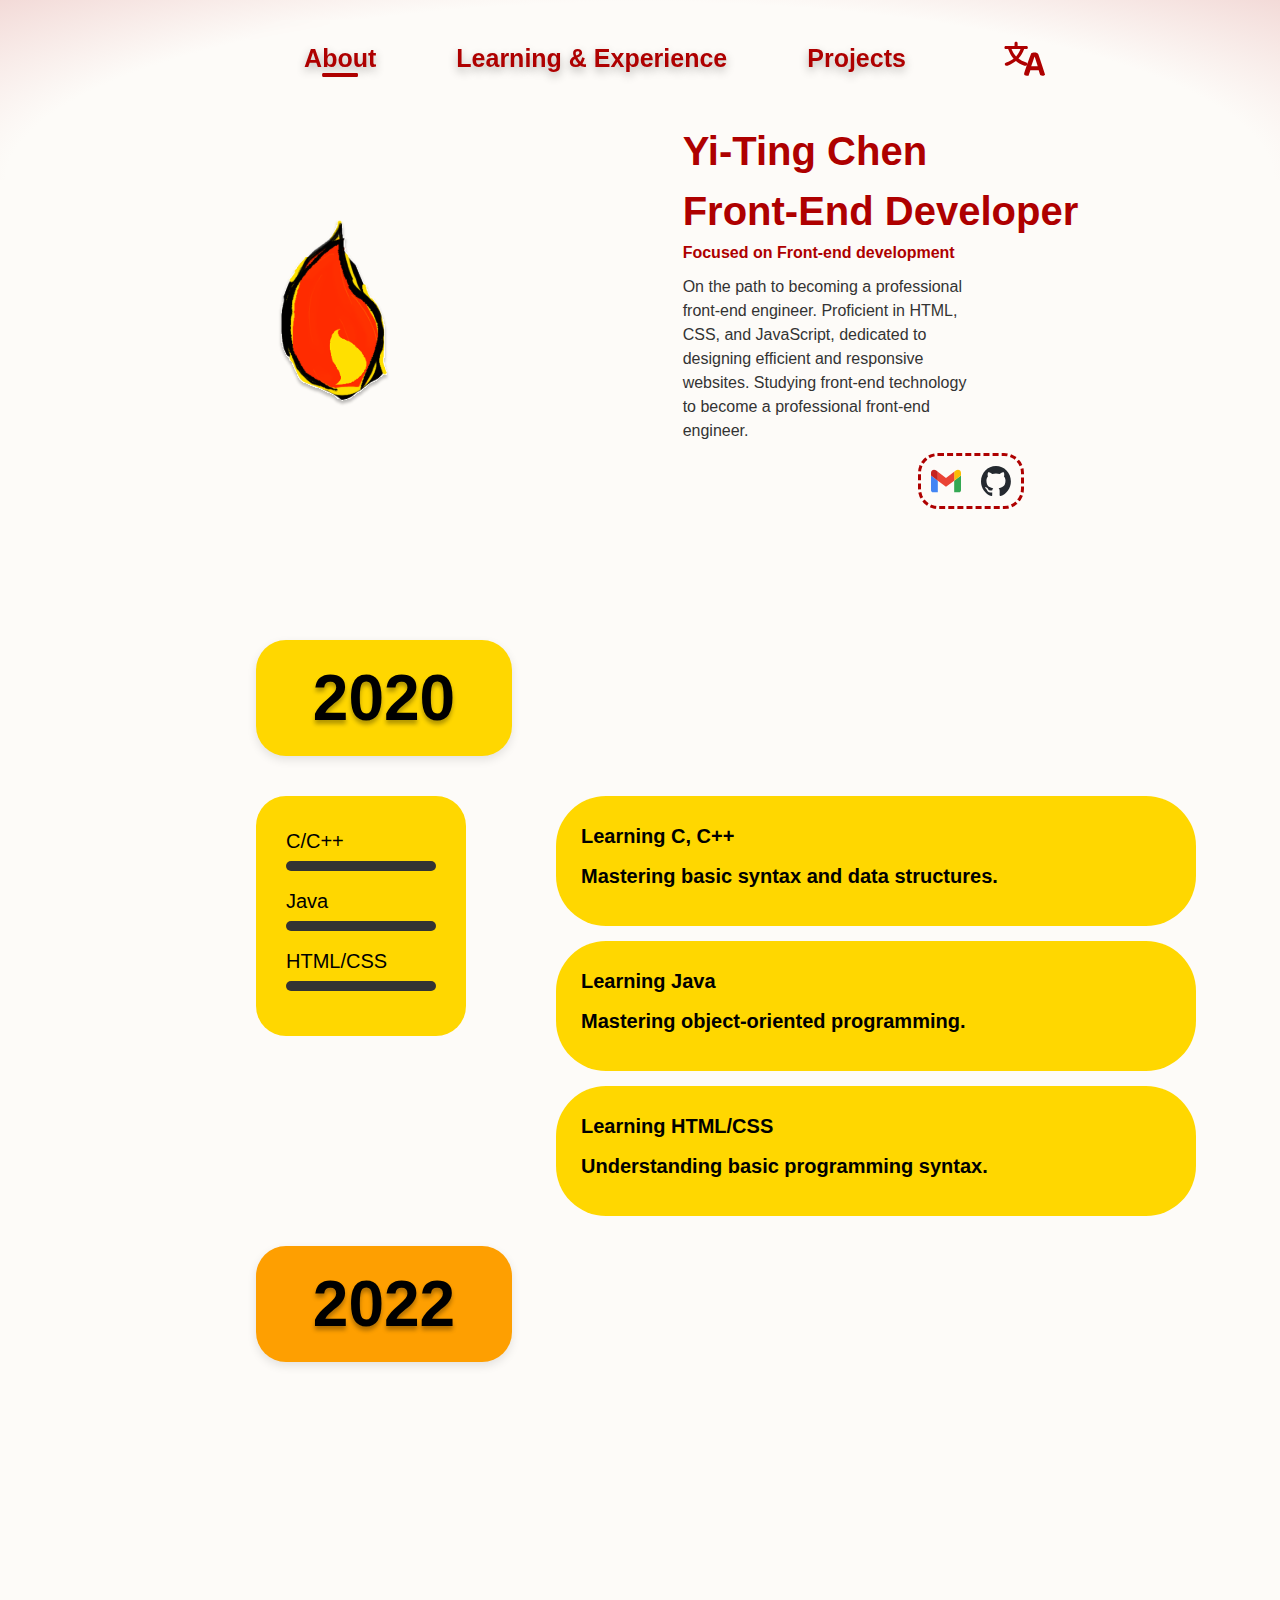
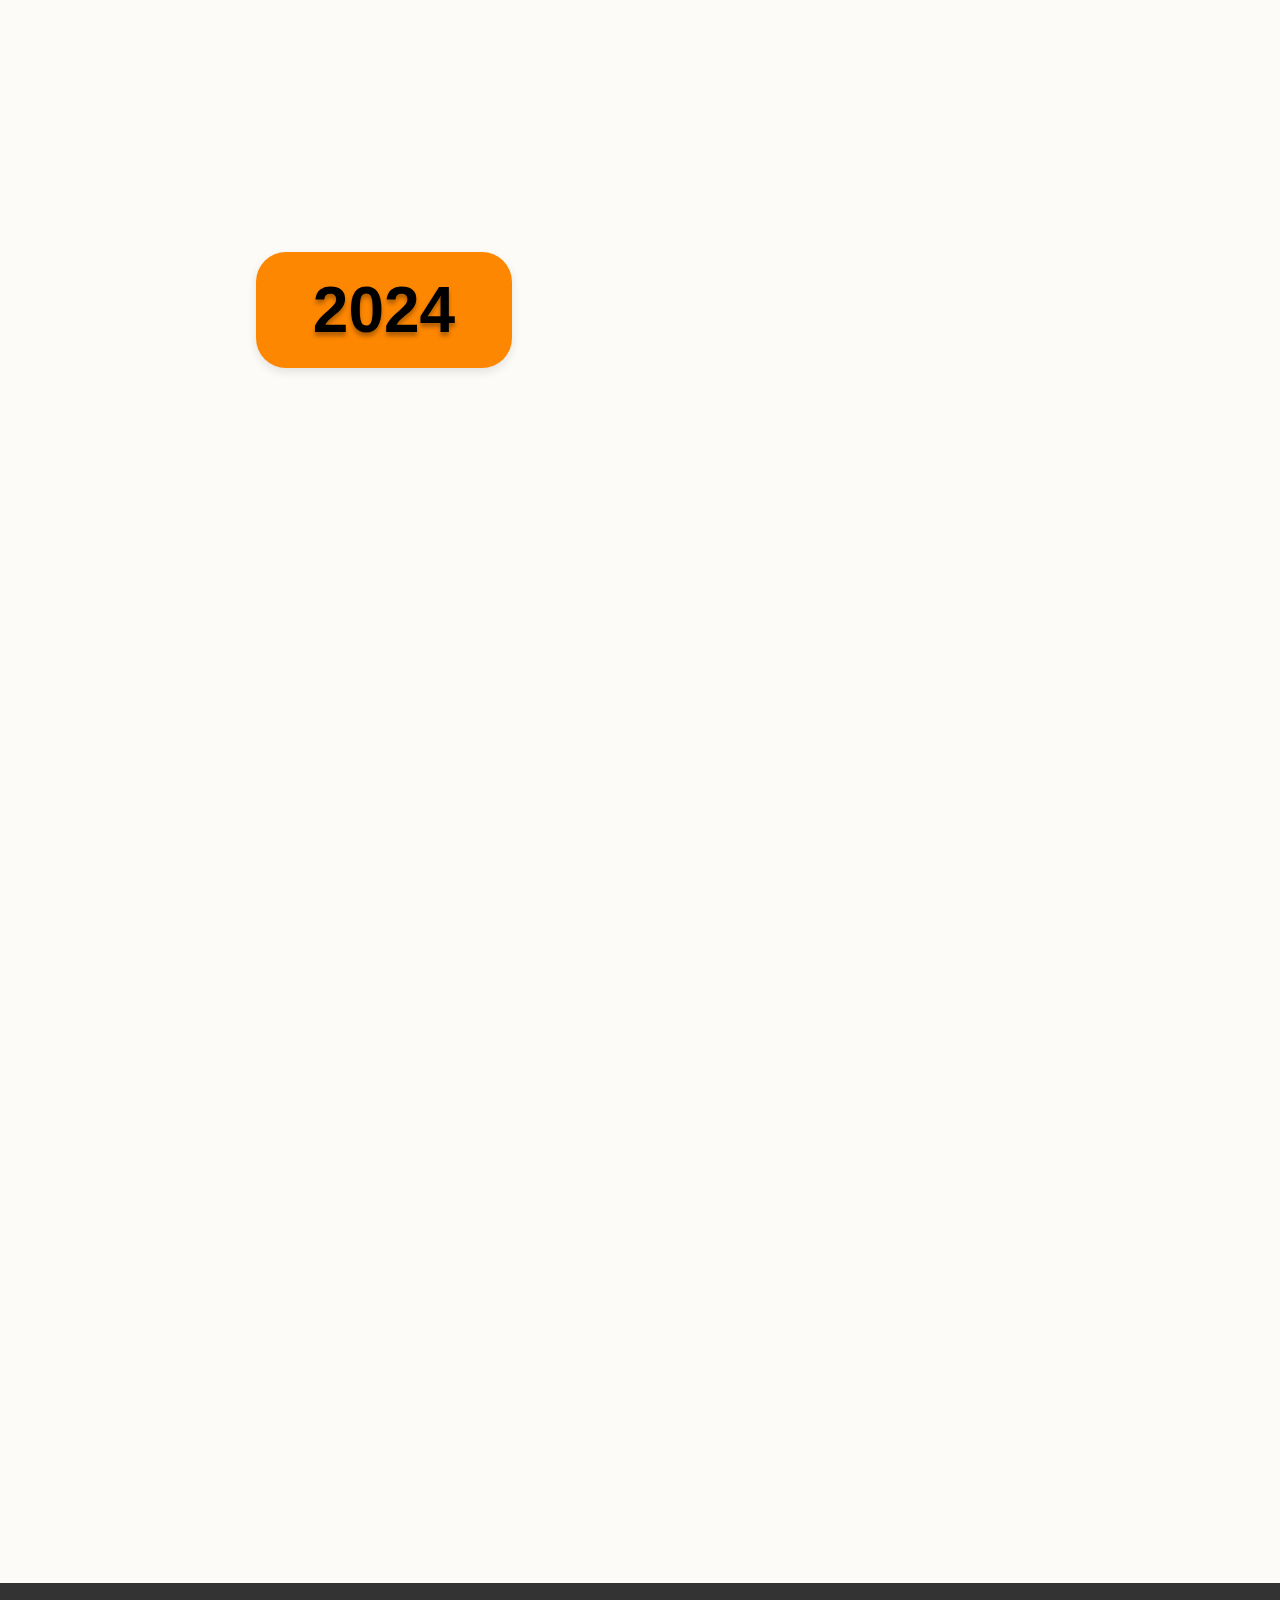
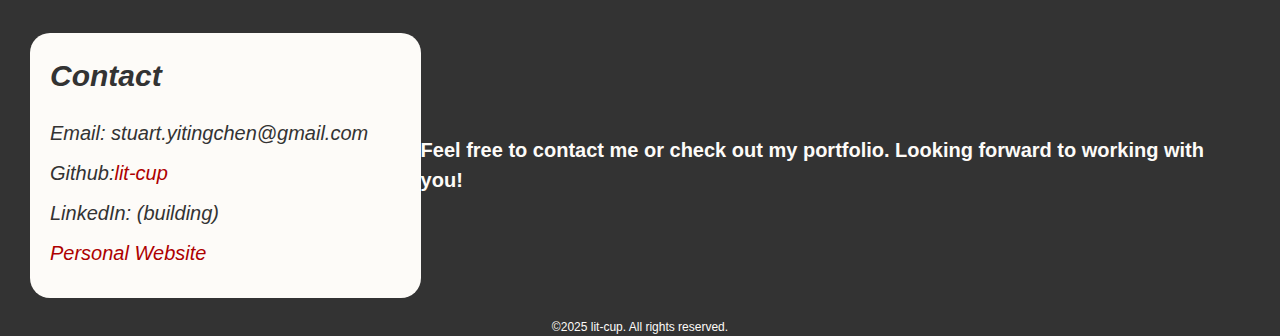
==== commit e0389d22: "DONE: -Add ProjectManager(modal.css/ProjectManger.js) to handle the project section actions -Add css" ====
--- a/Practice5 portfolio website/index.html
+++ b/Practice5 portfolio website/index.html
@@ -5,8 +5,9 @@
     <meta name="viewport" content="width=device-width, initial-scale=1.0">
     <meta name="description" content="Yi-Ting Chen's personal website, showcasing his learning journey and portfolio.">
     <title>CYT's Portfolio | Font-end Developer</title>
-    <link href="index.css?v=1.2.0" rel="stylesheet">
-    <link href="reponsive.css?v=1.2.0" rel="stylesheet">
+    <link href="./css/index.css?v=1.2.0" rel="stylesheet">
+    <link href="./css/reponsive.css?v=1.2.0" rel="stylesheet">
+    <link href="./css/modal.css?v=1.2.0" rel="stylesheet">
     <link rel="icon" href="./images/personal-logo.svg" type="image/svg+xml">
 </head>
 <body>
@@ -51,7 +52,12 @@
                     走在成為專業的前端工程師路上。 
                     擅長 HTML、CSS、JavaScript，致力於設計高效且響應式的網頁。
                     目標是在未來加入一家科技公司，成為出色的前端工程師。</p>
+                 <div class="contact-icon">
+                    <a href="mailto:stuart.yitingchen@gmail.com" target="_blank" rel="noopener noreferrer"><img src="./images/gmail.svg" alt="gmail-icon" class="gmail-icon" height="30px" width="30px" loading="lazy"></a>
+                    <a href="https://github.com/lit-cup" target="_blank" rel="noopener noreferrer"><img src="./images/light-theme/github_mark_light.svg" alt="github-icon" class="github-icon" height="30px" width="30px" loading="lazy"></a>
+                </div>   
             </article>
+
         </section>
         <section class="timeline" data-value="學習與歷程" id="timeline">
             <div class ="timeline-2020">
@@ -175,15 +181,15 @@
             </div>
             <!-- Project container -->
             <div class="project-container">
-                <article class="project-item" data-category="web">
-                    <figure>
-                        <p data-lang="Title">標題開頭</p>
-                        <figcaption data-lang="P-Name">個人網站</figcaption>
-                        <time data-lang="ReleaseTime">2024</time>
-                        <div class="project-tags">
-                            <span class="tag">HTML</span>
-                            <span class="tag">CSS</span>
-                            <span class="tag">JavaScript</span>
+                <article class="project-item" data-category="web" id="smart-door-system">
+                    <figure>
+                        <p data-lang="Title_gudproject">智慧鐵捲門系統</p>
+                        <figcaption data-lang="P-Name_gudproject">畢業專題</figcaption>
+                        <time data-lang="ReleaseTime_gudproject">2023/12</time>
+                        <div class="project-tags">
+                            <span class="tag">Android</span>
+                            <span class="tag">MQTT</span>
+                            <span class="tag">Linux</span>
                         </div>
                     </figure>
                 </article>
@@ -262,6 +268,12 @@
             </div>
         </footer>
     </main>
+    <script src="./js/ProjectManager.js?v=1.0.0" defer></script>
     <script src="./js/index.js?v=1.0.0" defer></script>
+
 </body>
 </html>
+<!-- TODO:
+    2025/3/6 Done: add project update
+    add themeManager
+-->--- a/Practice5 portfolio website/css/index.css
+++ b/Practice5 portfolio website/css/index.css
@@ -0,0 +1,700 @@
+:root {
+  --color-primary: #ae0000;
+  --color-primary-light: #d40000;
+  --color-primary-dark: #8b0000;
+  --color-primary-contrast: #ffffff;
+  --color-secondary: #f5f5f5;
+  --color-secondary-light: #ffffff;
+  --color-secondary-dark: #e0e0e0;
+  --color-accent: #ff4d4d;
+  --color-accent-light: #ff7373;
+  --color-accent-dark: #cc0000;
+  --color-background: #fdfbf8;
+  --color-background-alt: #f8f4f4;
+  --color-background-elevated: #ffffff;
+  --color-text: #333333;
+  --color-text-light: #666666;
+  --color-text-lighter: #999999;
+  --color-text-contrast: #ffffff;
+  --color-success: #2e7d32;
+  --color-warning: #ed6c02;
+  --color-error: #d32f2f;
+  --color-info: #0288d1;
+  --timeline-2020: #ffd700;
+  --timeline-2022: #fe9f01;
+  --timeline-2024: #fe8701;
+  --color-project-bg: rgba(255, 87, 51, 0.1);
+  --color-project-article-bg: rgba(225, 87, 51, 0.3);
+  --color-project-title: #8b0000;
+  --color-project-text: #333333;
+  --color-project-accent: #d40000;
+  --color-project-border: #ae0000;
+  --color-project-hover: rgba(248, 0, 0, 0.25);
+  --color-text-shadow: rgba(0, 0, 0, 0.3);
+  --color-shadow-light: rgba(0, 0, 0, 0.1);
+  --color-shadow-medium: rgba(0, 0, 0, 0.2);
+  --animation-duration: 2s;
+  --animation-timing: ease-in-out;
+  --transform-3d: translate3d(0, 0, 0);
+}
+[data-theme="dark"] {
+  --color-primary: #ffe500;
+  --color-primary-light: #fff04d;
+  --color-primary-dark: #ccb700;
+  --color-primary-contrast: #000000;
+  --color-secondary: #420606;
+  --color-secondary-light: #631010;
+  --color-secondary-dark: #2d0404;
+  --color-accent: #ffb800;
+  --color-accent-light: #ffc933;
+  --color-accent-dark: #cc9200;
+  --color-background: #0c0706;
+  --color-background-alt: #1a1311;
+  --color-background-elevated: #241b19;
+  --color-text: #f5f5f5;
+  --color-text-light: #cccccc;
+  --color-text-lighter: #999999;
+  --color-text-contrast: #000000;
+  --color-success: #4caf50;
+  --color-warning: #ffa726;
+  --color-error: #ef5350;
+  --color-info: #29b6f6;
+  --timeline-2020: #ffd700;
+  --timeline-2022: #ffa600;
+  --timeline-2024: #ff950a;
+  --color-project-bg: rgba(255, 127, 80, 0.2);
+  --color-project-article-bg: rgba(255, 127, 80, 0.4);
+  --color-project-title: #ffe500;
+  --color-project-text: #f5f5f5;
+  --color-project-accent: #fff04d;
+  --color-project-border: #ffd700;
+  --color-project-hover: rgba(255, 229, 0, 0.8);
+  --color-text-shadow: rgba(255, 255, 255, 0.3);
+  --color-shadow-light: rgba(255, 255, 255, 0.1);
+  --color-shadow-medium: rgba(255, 255, 255, 0.2);
+}
+@keyframes fadeIn {
+  from {
+    opacity: 0;
+  }
+  to {
+    opacity: 1;
+  }
+}
+@keyframes slideInFromRight {
+  0% {
+    transform: translateX(100%);
+    opacity: 0;
+  }
+  100% {
+    transform: translateX(0);
+    opacity: 1;
+  }
+}
+@keyframes slideInFromTop {
+  0% {
+    transform: translateY(-100%);
+    opacity: 0;
+  }
+  100% {
+    transform: translateY(0);
+    opacity: 1;
+  }
+}
+@keyframes slideInFromBottom {
+  0% {
+    transform: translateY(100%);
+    opacity: 0;
+  }
+  100% {
+    transform: translateY(0);
+    opacity: 1;
+  }
+}
+@keyframes pulse {
+  0% {
+    transform: scale(1);
+  }
+  50% {
+    transform: scale(1.05);
+  }
+  100% {
+    transform: scale(1);
+  }
+}
+.flex-center {
+  display: flex;
+  justify-content: center;
+  align-items: center;
+}
+*,::after,::before {
+  margin: 0;
+  padding: 0;
+  box-sizing: border-box;
+  list-style: none;
+}
+html {
+  font-size: clamp(10px, 5vw, 16px);
+  scroll-behavior: smooth;
+}
+body {
+  background-color: var(--color-background);
+  font-family: Poppins, Roboto, sans-serif;
+  line-height: 1.5;
+  -webkit-font-smoothing: antialiased;
+  margin: 0;
+  height: 150vh;
+  max-height: 950px;
+}
+main {
+  width: 100%;
+}
+header::before {
+  content: "";
+  position: absolute;
+  width: 100%;
+  height: 20%;
+  z-index: -1;
+  background: radial-gradient(
+    ellipse at bottom,
+    var(--color-background) 70%,
+    var(--color-primary) 300%
+  );
+}
+.guideline {
+  position: fixed;
+  display: flex;
+  justify-content: center;
+  align-items: center;
+  top: 0;
+  left: 0;
+  width: 100%;
+  z-index: 1000;
+  animation: slideInFromTop 1s ease-in-out;
+}
+.about-me-selected-option {
+  display: none;
+  font-size: clamp(20px, 5vw, 25px);
+  font-weight: 900;
+  text-decoration: none;
+  text-align: center;
+  color: var(--color-primary);
+  text-shadow: 0 4px 10px var(--color-text-shadow);
+}
+.menu {
+  display: flex;
+  justify-content: center;
+  align-items: center;
+  width: 100%;
+}
+.menu-dropdown {
+  display: flex;
+  justify-content: center;
+  align-items: center;
+  margin: 20px;
+  padding: 20px;
+  list-style: none;
+  border-radius: 200px;
+  backdrop-filter: blur(5px);
+}
+.menu-dropdown-item {
+  list-style: none;
+  margin: 15px 40px;
+}
+.menu-dropdown-item {
+  position: relative;
+  font-size: clamp(20px, 5vw, 25px);
+  font-weight: 900;
+  text-decoration: none;
+  text-align: center;
+  color: var(--color-primary);
+  text-shadow: 0 4px 10px var(--color-text-shadow);
+}
+.menu-dropdown-item::after {
+  content: "";
+  position: absolute;
+  width: 100%;
+  height: 15%;
+  transform: scaleX(0);
+  bottom: -5px;
+  left: 0;
+  border-radius: 20px;
+  background-color: var(--color-primary);
+}
+.menu-dropdown-item.active::after,
+.menu-dropdown-item:hover::after {
+  transform: scaleX(0.5);
+  transform-origin: center;
+}
+.language-select {
+  cursor: pointer;
+}
+.language-option {
+  margin: 10px;
+  width: 50px;
+  height: 50px;
+}
+.language-option img {
+  display: block;
+  width: 100%;
+  height: 100%;
+}
+.languageOption-items {
+  display: none;
+  width: 100%;
+  height: 0;
+  box-shadow: 0 5px 0 var(--color-text);
+}
+.languageOption-items div {
+  cursor: pointer;
+  display: flex;
+  justify-content: center;
+  align-items: center;
+  height: 25px;
+  z-index: 1000;
+}
+.languageOption-items div:hover {
+  background-color: var(--color-text);
+  border-radius: 5px;
+}
+.language-option-img {
+  height: 10px;
+}
+.language-select.open .languageOption-items {
+  display: block;
+  align-items: center;
+}
+.about-me {
+  display: flex;
+  flex-direction: row;
+  justify-content: space-evenly;
+  align-items: center;
+  height: 100%;
+}
+.info-image {
+  width: 50%;
+  height: auto;
+  animation: flicker var(--animation-duration) infinite var(--animation-timing);
+  transform: var(--transform-3d);
+  will-change: transform, opacity;
+}
+@keyframes flicker {
+  0%,
+  100% {
+    opacity: 1;
+    transform: var(--transform-3d) scale(1);
+  }
+  50% {
+    opacity: 0.5;
+    transform: var(--transform-3d) scale(1.05);
+  }
+  75% {
+    opacity: 0.75;
+    transform: var(--transform-3d) scale(0.95);
+  }
+}
+.about-me article {
+  width: 45%;
+  height: auto;
+  animation: fadeIn 2s ease-in-out;
+}
+.about-me article h1 {
+  display: flex;
+  flex-direction: column;
+  margin: 0 auto;
+}
+.about-me h1 {
+  font-size: clamp(20px, 5vw, 40px);
+  color: var(--color-primary);
+}
+.about-me strong {
+  color: var(--color-primary);
+}
+.contact-icon {
+  display: flex;
+  flex-direction: row;
+  align-items: center;
+  justify-content: center;
+  width: fit-content;
+  gap: 20px;
+  padding: 10px;
+  margin: 10px auto;
+  border: 3px dashed var(--color-primary);
+  border-radius: 20px;
+  animation: fadeIn 3s ease-in-out;
+}
+.contact-icon img {
+  width: clamp(20px, 5vw, 30px);
+  height: clamp(20px, 5vw, 30px);
+}
+.contact-icon img:hover {
+  transform: scale(1.1);
+}
+.contact-icon a {
+  width: clamp(20px, 5vw, 30px);
+  height: clamp(20px, 5vw, 30px);
+}
+.about-me p {
+  width: 50%;
+  margin: 10px 0;
+  color: var(--color-text);
+}
+.timeline-2020,
+.timeline-2022,
+.timeline-2024 {
+  display: flex;
+  flex-direction: column;
+  justify-content: center;
+  align-items: baseline;
+  height: 100%;
+  width: 100%;
+  margin: 0;
+}
+.timeline-item {
+  display: grid;
+  margin-top: 40px;
+  height: 450px;
+  width: fit-content;
+  grid-template-columns: 300px 650px;
+  align-items: start;
+  opacity: 0;
+  transform: translateY(50px);
+  transition:
+    opacity 1s ease,
+    transform 1s ease;
+}
+.timeline-item.visible {
+  opacity: 1;
+  transform: translateY(0);
+}
+.timeline-2020::before,
+.timeline-2022::before,
+.timeline-2024::before {
+  display: absolute;
+  width: 20%;
+  height: 80%;
+  margin: 0 0 0 20%;
+  padding: 10px;
+  font-size: clamp(50px, 5vw, 70px);
+  font-weight: 900;
+  text-align: center;
+  text-shadow: 0 4px 4px var(--color-text-shadow);
+  border-radius: 30px;
+  box-shadow: 0 4px 10px rgba(0, 0, 0, 0.1);
+  animation: slideInFromBottom 0.8s ease-in-out;
+}
+.timeline-2020::before {
+  content: "2020";
+  background-color: var(--timeline-2020);
+}
+.timeline-2022::before {
+  content: "2022";
+  background-color: var(--timeline-2022);
+}
+.timeline-2024::before {
+  content: "2024";
+  background-color: var(--timeline-2024);
+}
+.timeline-2020 .timeline-content--describe {
+  background-color: var(--timeline-2020);
+}
+.timeline-2022 .timeline-content--describe {
+  background-color: var(--timeline-2022);
+}
+.timeline-2024 .timeline-content--describe {
+  background-color: var(--timeline-2024);
+}
+.timeline-content--describe {
+  margin: 0 10px 15px 0;
+  padding: 25px;
+  list-style-type: none;
+  border-radius: 50px;
+  transform: translateX(50px);
+  opacity: 0;
+  transition: all 0.5s ease-out;
+}
+.timeline-content--describe.visible {
+  transform: translateX(0);
+  opacity: 1;
+}
+.timeline-content--describe-item {
+  margin-bottom: 10px;
+  font-weight: 900;
+  font-size: clamp(10px, 5vw, 20px);
+}
+.skill {
+  margin-bottom: 15px;
+}
+.skill-item {
+  list-style-type: none;
+  font-size: clamp(10px, 5vw, 20px);
+}
+.progress-bar {
+  background-color: var(--color-text);
+  border-radius: 10px;
+  overflow: hidden;
+  margin-top: 5px;
+}
+.progress {
+  height: 10px;
+  background-color: var(--color-background);
+  border-radius: 10px;
+  animation: width 3s ease-in-out;
+  width: 0;
+  transition: width 1.5s ease-in-out;
+}
+@keyframes width {
+  0% {
+    width: 0;
+  }
+}
+.timeline-2020 .timeline-skill-level,
+.timeline-2022 .timeline-skill-level,
+.timeline-2024 .timeline-skill-level {
+  padding: 30px;
+  border-radius: 30px;
+  width: 70%;
+}
+.timeline-2020 .timeline-skill-level {
+  background-color: var(--timeline-2020);
+}
+.timeline-2022 .timeline-skill-level {
+  background-color: var(--timeline-2022);
+}
+.timeline-2024 .timeline-skill-level {
+  background-color: var(--timeline-2024);
+}
+.project {
+  display: flex;
+  flex-direction: column;
+  align-items: center;
+  margin: 50px;
+  min-height: 600px;
+  z-index: -1;
+  background: var(--color-project-bg);
+  border-radius: 50px;
+  box-shadow: 0 4px 10px rgba(0, 0, 0, 0.1);
+  opacity: 0;
+  transform: translateY(50px);
+  transition:
+    opacity 0.8s ease,
+    transform 0.8s ease;
+  padding: 40px 0;
+}
+.project.visible {
+  opacity: 1;
+  transform: translateY(0);
+}
+.project-filter {
+  display: flex;
+  justify-content: center;
+  margin-bottom: 30px;
+  flex-wrap: wrap;
+  gap: 10px;
+}
+.filter-btn {
+  background-color: var(--color-background);
+  color: var(--color-text);
+  border: 2px solid var(--color-text);
+  border-radius: 20px;
+  padding: 8px 16px;
+  font-size: 16px;
+  cursor: pointer;
+  transition: all 0.3s ease;
+}
+.filter-btn:hover {
+  background-color: var(--color-text);
+  color: var(--color-background);
+}
+.filter-btn.active {
+  background-color: var(--color-text);
+  color: var(--color-background);
+}
+.project-container {
+  display: grid;
+  grid-template-columns: repeat(auto-fill, minmax(300px, 1fr));
+  gap: 30px;
+  width: 90%;
+  max-width: 1200px;
+}
+.project-item {
+  display: flex;
+  flex-direction: column;
+  border: 2px solid var(--color-project-border);
+  background-color: var(--color-background);
+  padding: 20px;
+  border-radius: 20px;
+  transform: scale(0.95);
+  transition: transform 0.3s ease;
+  height: 100%;
+}
+.project-item.hidden {
+  display: none;
+}
+.project-item:hover {
+  transform: scale(1);
+  box-shadow: 0 8px 20px rgba(0, 0, 0, 0.2);
+}
+.project-item figure {
+  display: flex;
+  flex-direction: column;
+  height: 100%;
+}
+.project h3 {
+  margin: 0;
+  animation: fadeIn 1s ease-in-out;
+}
+.project p {
+  border-bottom: 2px dashed var(--color-project-title);
+  font-size: clamp(15px, 5vw, 25px);
+  padding: 10px 0;
+  color: var(--color-project-title);
+  animation: fadeIn 1.5s ease-in-out;
+  text-shadow: 0 4px 4px var(--color-text-shadow);
+}
+.project figcaption {
+  font-size: 22px;
+  font-weight: 700;
+  color: var(--color-project-text);
+}
+.project time {
+  font-size: 16px;
+  color: var(--color-project-text);
+  margin-bottom: 15px;
+}
+.project-tags {
+  display: flex;
+  flex-wrap: wrap;
+  gap: 8px;
+  margin-top: auto;
+}
+.tag {
+  background-color: var(--color-text);
+  color: var(--color-background);
+  padding: 4px 10px;
+  border-radius: 12px;
+  font-size: 14px;
+}
+.footer {
+  display: flex;
+  flex-direction: column;
+  background-color: var(--color-text);
+  color: var(--color-background);
+  padding: 30px 30px 0;
+}
+.footer-up {
+  display: flex;
+  flex-direction: row;
+  align-items: center;
+  justify-content: space-around;
+  margin: 20px 20px 20px 0;
+}
+.footer-content {
+  display: flex;
+  flex-direction: column;
+  width: 400px;
+  padding: 20px;
+  background-color: var(--color-background);
+  color: var(--color-text);
+  border-radius: 20px;
+}
+.footer-content--list {
+  list-style: none;
+  padding: 0;
+}
+.footer-content--list li {
+  margin-bottom: 10px;
+  font-size: clamp(15px, 5vw, 20px);
+}
+.footer-content--list--item a {
+  text-decoration: none;
+  color: var(--color-primary);
+}
+.footer-contact--title {
+  text-align: left;
+  font-size: 30px;
+  margin: 0 0 20px 0;
+}
+.footer-content--title {
+  font-size: clamp(15px, 5vw, 20px);
+}
+.footer-backup {
+  display: flex;
+  flex-direction: column;
+  align-items: end;
+  justify-content: center;
+  text-align: center;
+  height: 100px;
+}
+.footer-toggle {
+  display: flex;
+  flex-direction: row;
+  align-items: center;
+  justify-content: end;
+  width: fit-content;
+  opacity: 0;
+  transform: translateX(100%);
+  transition:
+    opacity 0.8s ease,
+    transform 0.8s ease;
+  position: fixed;
+  bottom: 0;
+  right: 0;
+  z-index: 100;
+  pointer-events: none;
+  will-change: opacity, transform;
+}
+.footer-toggle.visible {
+  opacity: 1;
+  transform: translateX(0);
+  animation: slideInFromRight 0.8s ease-in-out;
+  pointer-events: auto;
+}
+.footer-backup--icon {
+  margin: 0 10px 0 10px;
+  font-size: 30px;
+  font-weight: 900;
+  width: 50px;
+  height: 50px;
+  cursor: pointer;
+  border-radius: 50%;
+  background-color: var(--color-background);
+  border: 2px dashed var(--color-primary);
+  box-shadow: 0 2px 5px var(--color-text-shadow);
+}
+.footer-backup--icon:hover {
+  transform: scale(1.1);
+}
+.theme-toggle {
+  cursor: pointer;
+  width: 50px;
+  height: 50px;
+  display: flex;
+  justify-content: center;
+  align-items: center;
+  background-color: var(--color-background);
+  border: 2px dashed var(--color-primary);
+  border-radius: 50%;
+  box-shadow: 0 1px 2px var(--color-text-shadow);
+  transition: transform 0.3s ease;
+  animation: pulse 3s infinite ease-in-out;
+}
+.theme-toggle:hover {
+  transform: scale(1.1);
+}
+.theme-toggle .icon {
+  font-size: 1.2rem;
+  color: var(--color-text);
+}
+.theme-toggle .moon-icon,
+[data-theme="dark"] .theme-toggle .sun-icon {
+  display: none;
+}
+.theme-toggle .sun-icon,
+[data-theme="dark"] .theme-toggle .moon-icon {
+  display: block;
+}
+.copyright {
+  font-size: clamp(6px, 5vw, 12px);
+  text-align: center;
+}
--- a/Practice5 portfolio website/css/reponsive.css
+++ b/Practice5 portfolio website/css/reponsive.css
@@ -0,0 +1,419 @@
+@media (min-width: 600px) and (max-width: 1024px) {
+  .menu {
+    justify-content: space-between;
+    width: 100%;
+  }
+  .menu-dropdown-item {
+    text-align: start;
+    margin-left: 20px;
+  }
+  .about-me-selected-option {
+    display: block;
+    cursor: pointer;
+    width: fit-content;
+    margin-left: 20px;
+  }
+  .about-me-selected-option::after {
+    display: none;
+  }
+  .menu-dropdown {
+    display: none;
+    position: absolute;
+  }
+  .menu-dropdown.active {
+    display: block;
+    width: 500px;
+    margin: 0;
+    padding: 0;
+    background: 0;
+    backdrop-filter: blur(0px);
+  }
+  .language-select {
+    display: flex;
+    flex-direction: column;
+    align-items: end;
+    margin: 0 20px;
+  }
+  .language-option {
+    height: 30px;
+    width: 30px;
+  }
+  .language-select.open .languageOption-items {
+    width: 20%;
+    margin: 0 20px;
+  }
+  header::before {
+    height: 90vh;
+    border-radius: 0 0 60px 60px;
+    background: radial-gradient(
+      ellipse,
+      var(--color-background) 75%,
+      var(--color-primary) 300%
+    );
+  }
+  .about-me {
+    height: 70vh;
+  }
+  .info-image {
+    width: 40%;
+  }
+  .about-me h1 {
+    font-size: 30px;
+  }
+  .about-me strong {
+    font-size: 13px;
+    width: 100%;
+  }
+  .about-me p {
+    margin: 10px 0;
+    width: 95%;
+  }
+  .progressbar.active {
+    transition: width 1s ease-in 1.5s;
+  }
+  .timeline-item {
+    height: 450px;
+    grid-template-columns: 250px 350px;
+  }
+  .timeline-content--describe-item {
+    font-size: 16px;
+  }
+  .timeline-2020,
+  .timeline-2022,
+  .timeline-2024 {
+    margin-top: 10%;
+    height: 70%;
+    align-items: center;
+  }
+  .timeline-2020::before,
+  .timeline-2022::before,
+  .timeline-2024::before {
+    margin: 0;
+    width: 50%;
+    font-size: 40px;
+  }
+  .project {
+    flex-direction: column;
+    width: 90%;
+    height: 600px;
+    margin: 40px;
+  }
+  .project-container {
+    display: flex;
+    flex-direction: column;
+    align-items: center;
+    overflow-y: scroll;
+    gap: 10px;
+  }
+  .project article {
+    width: 90%;
+    margin: 10px;
+  }
+  .project h3 {
+    margin: 0;
+  }
+  .project p {
+    font-size: 25px;
+    margin: 0;
+  }
+  .footer-up {
+    justify-content: space-around;
+    font-size: 15px;
+    margin: 0;
+    width: 100%;
+  }
+  address {
+    background-color: var(--color-background);
+    color: var(--color-text);
+    border-radius: 20px;
+  }
+  .footer-up h3 {
+    font-size: 30px;
+    margin: 0 0 20px 0;
+  }
+  .footer-up .footer-content {
+    padding: 30px;
+    line-height: 1.3;
+    margin: 20px;
+  }
+  .footer-up h2 {
+    padding: 30px;
+  }
+}
+@media (max-width: 600px) {
+  .menu {
+    justify-content: space-between;
+    width: 100%;
+  }
+  .menu-dropdown-item {
+    text-align: start;
+    margin-left: 15px;
+  }
+  .about-me-selected-option {
+    display: block;
+    cursor: pointer;
+    width: fit-content;
+    margin-left: 15px;
+  }
+  .about-me-selected-option::after {
+    display: none;
+  }
+  .menu-dropdown {
+    display: none;
+    position: absolute;
+  }
+  .menu-dropdown.active {
+    display: block;
+    width: 500px;
+    margin: 0;
+    padding: 0;
+    background: 0;
+    backdrop-filter: blur(0px);
+  }
+  .language-select {
+    display: flex;
+    flex-direction: column;
+    align-items: end;
+    margin: 0 20px;
+  }
+  .language-option {
+    height: 30px;
+    width: 30px;
+  }
+  .language-select.open .languageOption-items {
+    width: 20%;
+    margin: 0 20px;
+  }
+  header::before {
+    height: 75vh;
+    border-radius: 0 0 60px 60px;
+    background: radial-gradient(
+      ellipse,
+      var(--color-background) 75%,
+      var(--color-primary) 300%
+    );
+  }
+  .about-me {
+    display: flex;
+    flex-direction: column;
+    margin-left: 0;
+    font-size: 80%;
+  }
+  .about-me img {
+    width: 80%;
+    margin-left: 0;
+  }
+  .about-me article {
+    width: 90%;
+    text-align: center;
+  }
+  .about-me h1 {
+    font-size: 30px;
+  }
+  .about-me p {
+    width: 100%;
+    margin: 10px 0;
+  }
+  .timeline-item {
+    margin-top: 20px;
+    display: flex;
+    height: 80%;
+    width: 80%;
+    flex-direction: column;
+  }
+  .timeline-2020 .timeline-skill-level,
+  .timeline-2022 .timeline-skill-level,
+  .timeline-2024 .timeline-skill-level {
+    display: flex;
+    flex-direction: column;
+    justify-content: space-between;
+    width: 100%;
+    padding: 15px;
+    margin-bottom: 10px;
+  }
+  .skill {
+    margin: 0;
+  }
+  .skill-list {
+    font-size: 90%;
+  }
+  .timeline-item {
+    align-items: center;
+  }
+  .timeline-contnet {
+    width: 300px;
+    font-size: 90%;
+  }
+  .timeline-content--describe-item {
+    font-size: 100%;
+  }
+  .timeline-2020,
+  .timeline-2022,
+  .timeline-2024 {
+    margin-top: 5%;
+    height: 80%;
+    align-items: center;
+  }
+  .timeline-2020::before,
+  .timeline-2022::before,
+  .timeline-2024::before {
+    margin: 0;
+    width: 50%;
+    font-size: 40px;
+  }
+  .project {
+    flex-direction: column;
+    width: 90%;
+    height: 600px;
+    margin: 20px;
+  }
+  .project-filter {
+    display: grid;
+    grid-template-columns: repeat(2, 1fr);
+    width: 80%;
+  }
+  .project-container {
+    display: flex;
+    flex-direction: column;
+    align-items: center;
+    overflow-y: scroll;
+    gap: 10px;
+    height: 100%;
+  }
+  .project article {
+    width: 95%;
+    margin: 10px;
+  }
+  .project figure {
+    height: 300px;
+    width: 90%;
+  }
+  .project h3 {
+    margin: 0;
+  }
+  .project p {
+    font-size: 25px;
+    margin: 0;
+  }
+  footer {
+    padding: 10px 15px;
+  }
+  .footer-content {
+    width: 350px;
+    margin: 20px 30px;
+    padding: 20px;
+  }
+  .footer-content--list--item {
+    margin-bottom: 10px;
+    font-size: 15px;
+  }
+  .footer-up {
+    display: flex;
+    flex-direction: column;
+    font-size: 90%;
+    margin: 55px;
+  }
+}
+@media (max-width: 768px) {
+  .filter-btn,
+  .footer-backup--icon,
+  .language-option,
+  .languageOption-items div,
+  .menu-dropdown-item,
+  .theme-toggle {
+    min-height: 44px;
+    min-width: 44px;
+    display: flex;
+    align-items: center;
+    justify-content: center;
+    padding: 8px;
+  }
+  .filter-btn {
+    margin: 6px;
+  }
+  .filter-btn:active,
+  .footer-backup--icon:active,
+  .language-option:active,
+  .languageOption-items div:active,
+  .menu-dropdown-item:active,
+  .theme-toggle:active {
+    background-color: rgba(var(--color-primary-rgb), 0.2);
+    transform: scale(0.97);
+  }
+  :root {
+    --color-primary-rgb: 174, 0, 0;
+  }
+  [data-theme="dark"] {
+    --color-primary-rgb: 255, 229, 0;
+  }
+}
+.mobile-menu-toggle {
+  display: none;
+  flex-direction: column;
+  justify-content: space-between;
+  width: 30px;
+  height: 22px;
+  background: 0 0;
+  border: none;
+  cursor: pointer;
+  padding: 0;
+  z-index: 10;
+}
+.hamburger-line {
+  width: 100%;
+  height: 3px;
+  background-color: var(--color-primary);
+  transition:
+    transform 0.3s ease,
+    opacity 0.3s ease;
+}
+.mobile-menu-toggle[aria-expanded="true"] .hamburger-line:first-child {
+  transform: translateY(9px) rotate(45deg);
+}
+.mobile-menu-toggle[aria-expanded="true"] .hamburger-line:nth-child(2) {
+  opacity: 0;
+}
+.mobile-menu-toggle[aria-expanded="true"] .hamburger-line:nth-child(3) {
+  transform: translateY(-9px) rotate(-45deg);
+}
+@media (max-width: 768px) {
+  .mobile-menu-toggle {
+    display: flex;
+    margin-right: 20px;
+  }
+  .menu-dropdown {
+    display: none;
+    position: absolute;
+    top: 60px;
+    left: 0;
+    right: 0;
+    background-color: var(--color-background-elevated);
+    box-shadow: 0 4px 6px rgba(0, 0, 0, 0.1);
+    border-radius: 0 0 8px 8px;
+    z-index: 100;
+    padding: 16px 0;
+    transition:
+      transform 0.3s ease,
+      opacity 0.3s ease;
+  }
+  .menu-dropdown.active {
+    display: block;
+    animation: slideDown 0.3s forwards;
+  }
+  @keyframes slideDown {
+    from {
+      opacity: 0;
+      transform: translateY(-10px);
+    }
+    to {
+      opacity: 1;
+      transform: translateY(0);
+    }
+  }
+  .menu-dropdown-item {
+    display: block;
+    padding: 10px 20px;
+    width: 100%;
+    text-align: left;
+  }
+}
--- a/Practice5 portfolio website/css/modal.css
+++ b/Practice5 portfolio website/css/modal.css
@@ -0,0 +1,143 @@
+.project-modal {
+    position: fixed;
+    top: 0;
+    left: 0;
+    width: 100%;
+    height: 100%;
+    background-color: rgba(0, 0, 0, 0.5);
+    display: none;
+    z-index: 1000;
+}
+.modal-content {
+    background-color: var(--color-background);
+    border: 2px solid var(--color-project-accent);
+    animation: modalFadeIn 0.3s ease-in-out;
+    border-radius: 30px;
+    position: relative;
+    display: flex;
+    flex-direction: column;
+    margin: 3rem;
+    padding: 5rem;
+    height: 90%;
+    justify-content: center;
+    align-items: center;
+    overflow-y: auto;
+}
+
+@keyframes modalFadeIn {
+    from {
+        opacity: 0;
+        transform: translateY(-20px);
+    }
+    to {
+        opacity: 1;
+        transform: translateY(0);
+    }
+}
+
+.modal-close {
+    position: absolute;
+    right: 1.5rem;
+    top: 1.5rem;
+    background: none;
+    border: none;
+    font-size: 1.5rem;
+    cursor: pointer;
+    color: var(--color-text);
+    padding: 0.5rem;
+    transition: transform 0.2s ease;
+}
+
+.modal-close:hover {
+    transform: scale(1.1);
+    color: var(--color-project-accent);
+}
+
+.modal-content h2 {
+    border-bottom: 2px dashed var(--color-project-title);
+    margin-bottom: 1.5rem;
+    color: var(--color-project-title);
+    font-size: 2rem;
+}
+
+.modal-content img {
+    height: 50%;
+    border-radius: 4px;
+    margin-bottom: 1.5rem;
+}
+
+.project-details h3 {
+    color: var(--color-text);
+    margin: 1rem 0;
+    font-size: 1.25rem;
+}
+
+.project-details p {
+    color: var(--color-text);
+    line-height: 1.6;
+    margin-bottom: 1rem;
+}
+
+.Technologies {
+    display: flex;
+    flex-wrap: wrap;
+    gap: 0.5rem;
+    margin-bottom: 1rem;
+}
+
+.tag {
+    padding: 0.25rem 0.75rem;
+    border-radius: 15px;
+    font-size: 0.875rem;
+    margin: 0 0.3rem;
+}
+
+.project-details ul {
+    list-style-type: disc;
+    margin-left: 1.5rem;
+    margin-bottom: 1.5rem;
+    color: var(--color-text);
+}
+
+.project-details li {
+    margin-bottom: 0.5rem;
+    line-height: 1.4;
+}
+
+.project-links {
+    margin-top: 1.5rem;
+}
+
+.project-links a {
+    display: inline-block;
+    padding: 0.75rem 1.5rem;
+    background-color: var(--color-project-accent);
+    color: var(--color-background);
+    text-decoration: none;
+    border-radius: 4px;
+    transition: transform 0.2s ease;
+}
+
+.project-links a:hover {
+    transform: translateY(-2px);
+}
+
+/* 響應式設計 */
+@media (max-width: 768px) {
+    .modal-content {
+        padding: 1.5rem;
+        width: 95%;
+    }
+
+    .modal-content h2 {
+        font-size: 1.5rem;
+    }
+
+    .project-details h3 {
+        font-size: 1.1rem;
+    }
+
+    .tag {
+        font-size: 0.8rem;
+    }
+}